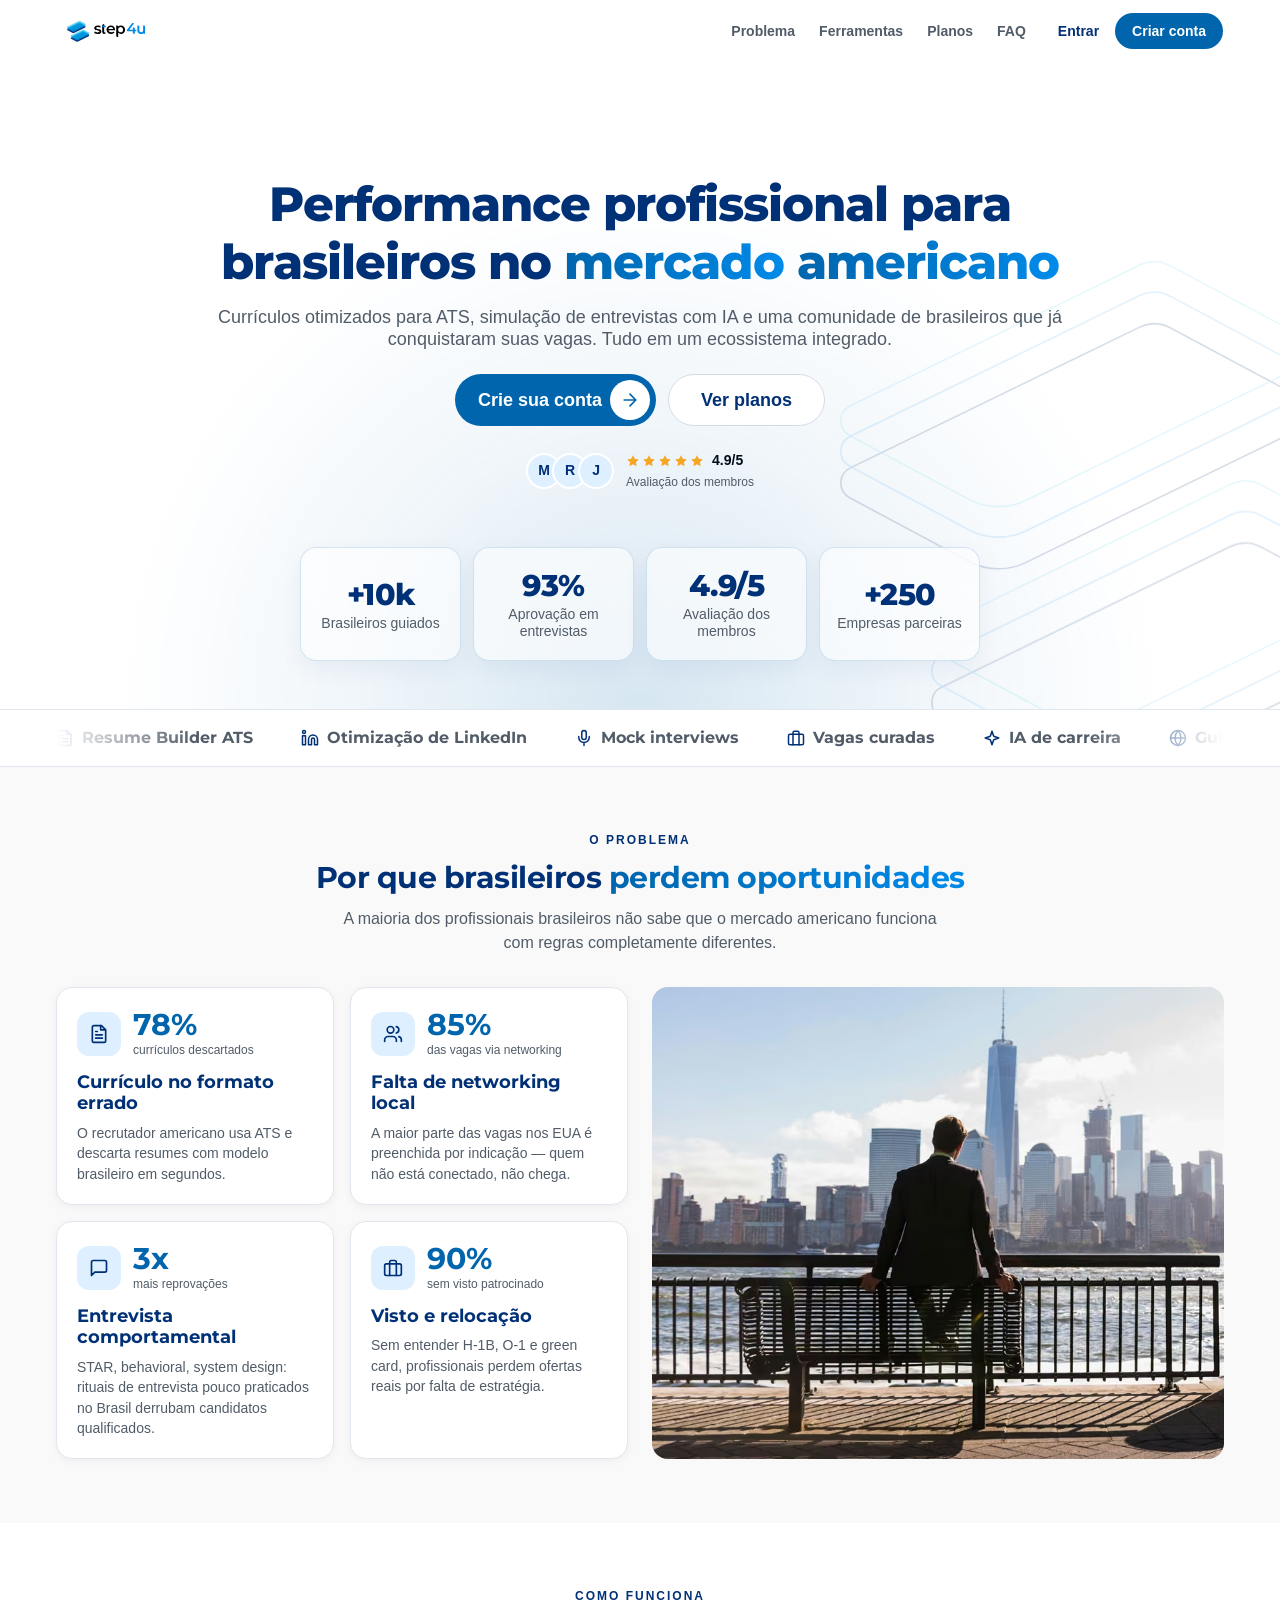
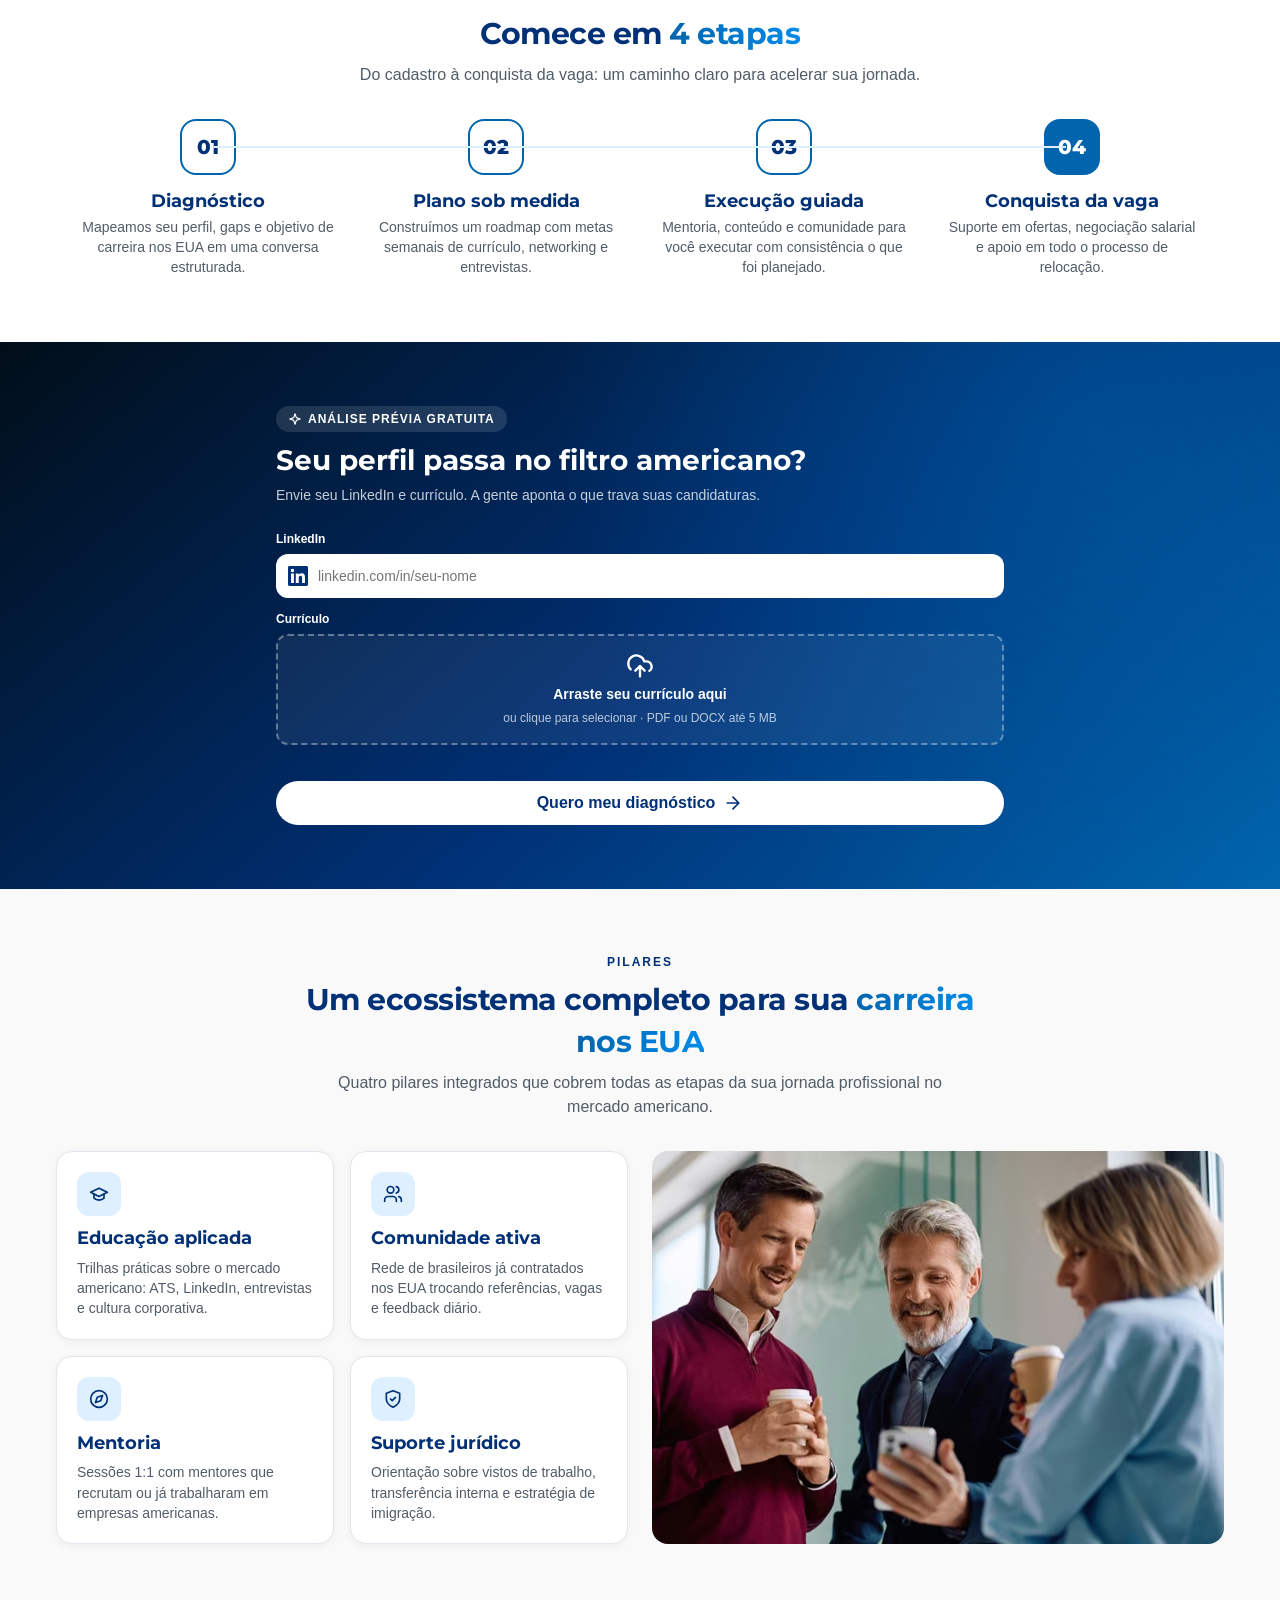
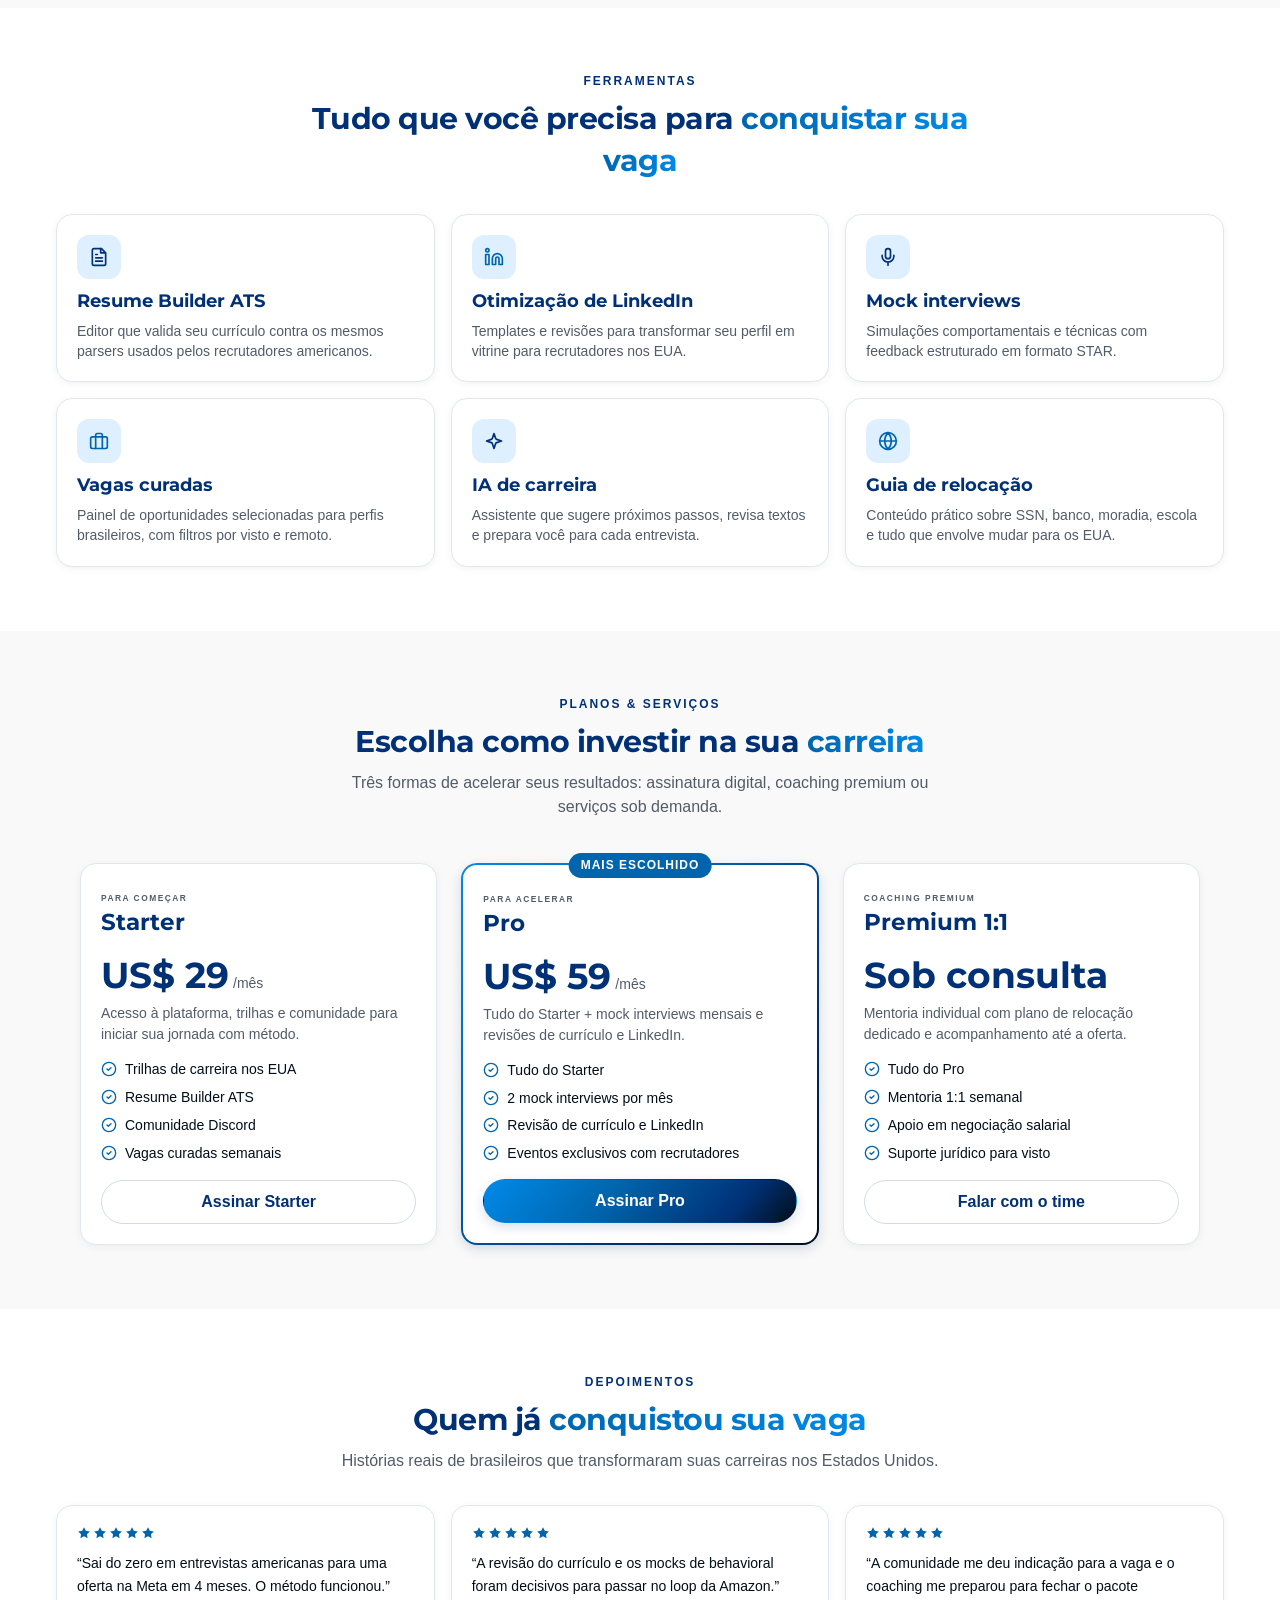
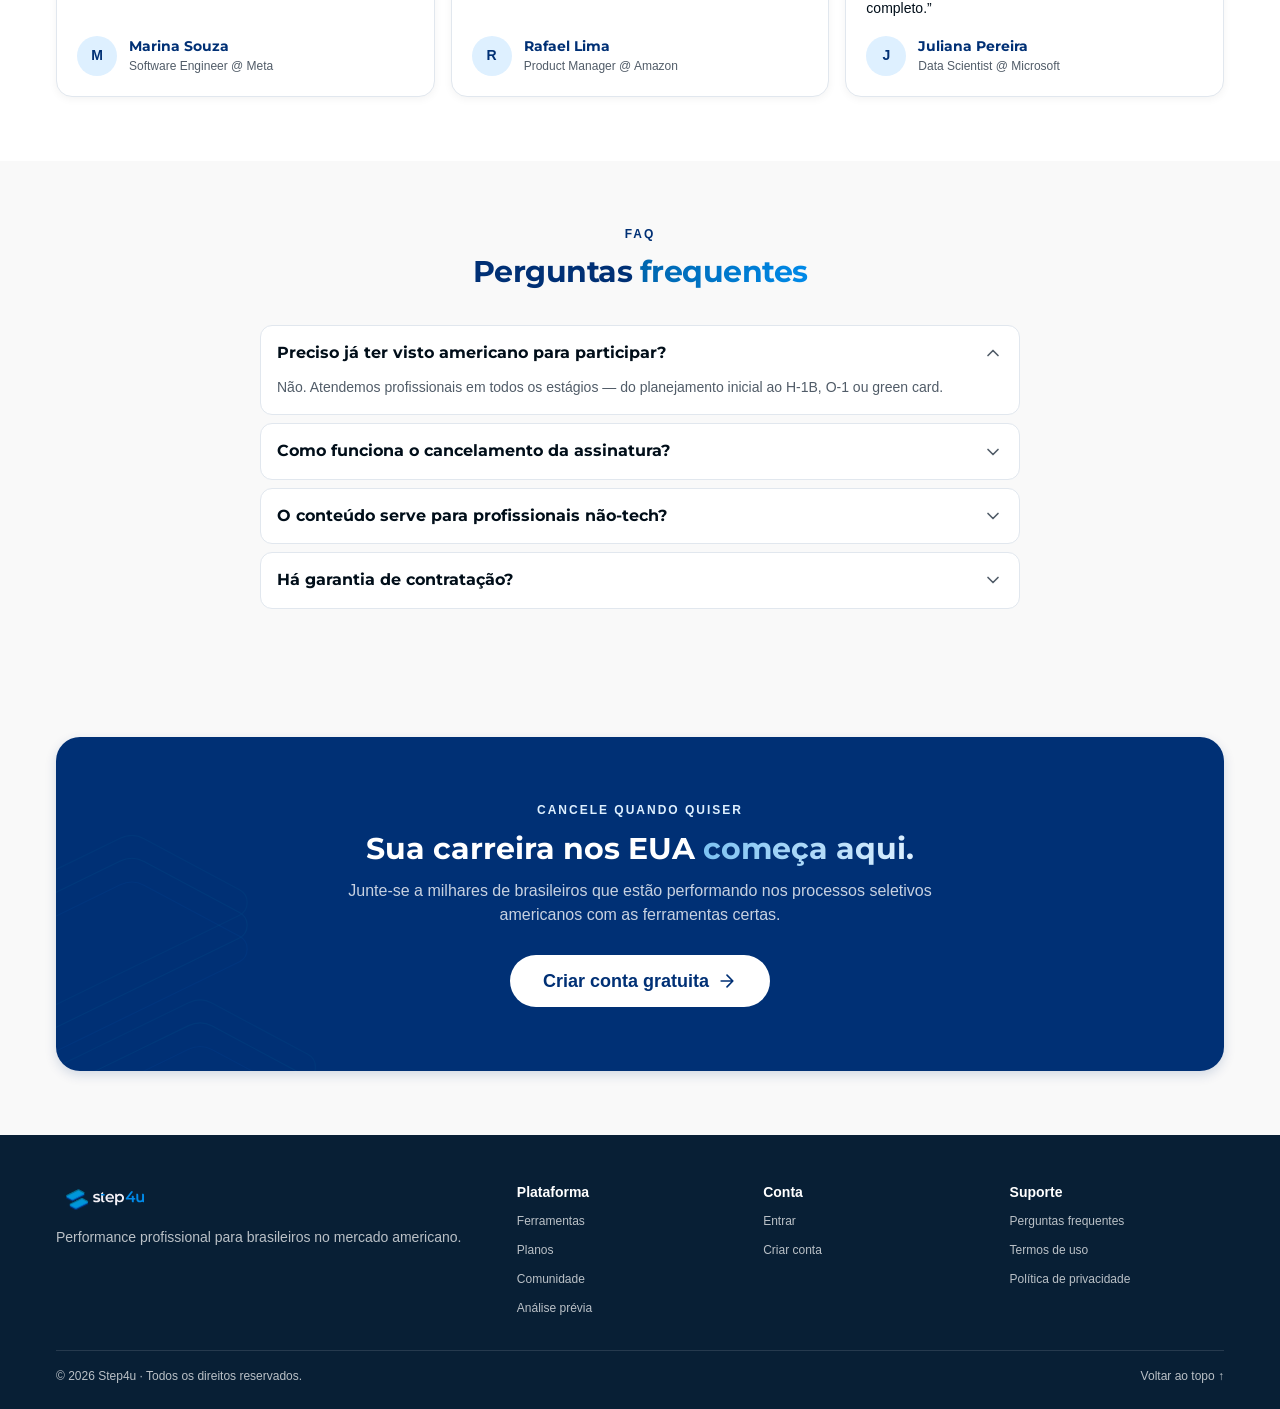
==== index.html @ 873d3375 "style(landing): giro do degradê do Pro dispara no hover do card inteiro (ease-in-out) Co-Authored-By" ====
<!doctype html>
<html lang="pt-BR">
<head>
  <meta charset="utf-8">
  <meta name="viewport" content="width=device-width, initial-scale=1">
  <title>Step4u | Carreira nos EUA para profissionais brasileiros</title>
  <meta name="description" content="Currículo ATS, simulação de entrevistas com IA, mentoria e comunidade para brasileiros conquistarem vagas nos EUA. Faça uma análise prévia gratuita.">
  <link rel="canonical" href="https://step4u.example/">
  <meta name="robots" content="index, follow, max-image-preview:large, max-snippet:-1">
  <meta name="theme-color" content="#003075">
  <meta name="color-scheme" content="light">
  <meta name="format-detection" content="telephone=no">

  <!-- Open Graph / redes sociais -->
  <meta property="og:type" content="website">
  <meta property="og:locale" content="pt_BR">
  <meta property="og:site_name" content="Step4u">
  <meta property="og:title" content="Step4u | Carreira nos EUA para profissionais brasileiros">
  <meta property="og:description" content="Currículo ATS, entrevistas com IA, mentoria e comunidade para brasileiros conquistarem vagas nos EUA.">
  <meta property="og:url" content="https://step4u.example/">
  <meta property="og:image" content="https://step4u.example/assets/img/og-step4u.jpg">
  <meta property="og:image:width" content="1200">
  <meta property="og:image:height" content="630">
  <meta property="og:image:alt" content="Step4u: performance profissional para brasileiros no mercado americano">
  <meta name="twitter:card" content="summary_large_image">
  <meta name="twitter:title" content="Step4u | Carreira nos EUA para profissionais brasileiros">
  <meta name="twitter:description" content="Currículo ATS, entrevistas com IA, mentoria e comunidade para brasileiros conquistarem vagas nos EUA.">
  <meta name="twitter:image" content="https://step4u.example/assets/img/og-step4u.jpg">

  <!-- Ícones -->
  <link rel="icon" href="favicon.ico" sizes="48x48">
  <link rel="icon" href="assets/img/favicon-32.png" type="image/png" sizes="32x32">
  <link rel="apple-touch-icon" href="assets/img/apple-touch-icon.png">
  <!-- Fontes e manifesto: num servidor, pré-carrega os WOFF2; aberto direto do
       disco (file://), usa a versão embutida, porque o navegador bloqueia
       arquivos de fonte e o manifesto nesse modo. -->
  <script>
    (function (d) {
      var h = d.head, file = location.protocol === 'file:';
      function add(attrs) { var l = d.createElement('link'); for (var k in attrs) l.setAttribute(k, attrs[k]); h.appendChild(l); }
      if (file) { add({ rel: 'stylesheet', href: 'assets/css/fonts-inline.css' }); return; }
      ['800', '700'].forEach(function (w) {
        add({ rel: 'preload', href: 'assets/fonts/montserrat-' + w + '.woff2', as: 'font', type: 'font/woff2', crossorigin: '' });
      });
      add({ rel: 'stylesheet', href: 'assets/css/fonts.css?v=1' });
      add({ rel: 'manifest', href: 'site.webmanifest' });
    })(document);
  </script>
  <noscript><link rel="stylesheet" href="assets/css/fonts.css?v=1"></noscript>
  <link rel="stylesheet" href="assets/css/styles.css?v=13">
  <script src="assets/js/main.js?v=3" defer></script>

  <!-- Dados estruturados (Google e LLMs) -->
  <script type="application/ld+json">
  {
    "@context": "https://schema.org",
    "@graph": [
      {
        "@type": "Organization",
        "@id": "https://step4u.example/#organization",
        "name": "Step4u",
        "url": "https://step4u.example/",
        "logo": {
          "@type": "ImageObject",
          "url": "https://step4u.example/assets/img/icon-512.png",
          "width": 512,
          "height": 512
        },
        "description": "Plataforma de carreira que prepara profissionais brasileiros para conquistar vagas nos Estados Unidos com currículo ATS, simulação de entrevistas com IA, mentoria e comunidade."
      },
      {
        "@type": "WebSite",
        "@id": "https://step4u.example/#website",
        "url": "https://step4u.example/",
        "name": "Step4u",
        "inLanguage": "pt-BR",
        "publisher": { "@id": "https://step4u.example/#organization" }
      },
      {
        "@type": "WebPage",
        "@id": "https://step4u.example/#webpage",
        "url": "https://step4u.example/",
        "name": "Step4u | Carreira nos EUA para profissionais brasileiros",
        "description": "Currículo otimizado para ATS, simulação de entrevistas com IA, mentoria e comunidade para brasileiros conquistarem vagas nos EUA.",
        "inLanguage": "pt-BR",
        "isPartOf": { "@id": "https://step4u.example/#website" },
        "about": { "@id": "https://step4u.example/#service" },
        "primaryImageOfPage": "https://step4u.example/assets/img/og-step4u.jpg"
      },
      {
        "@type": "Service",
        "@id": "https://step4u.example/#service",
        "name": "Step4u: preparação de carreira para o mercado americano",
        "serviceType": "Desenvolvimento de carreira internacional",
        "provider": { "@id": "https://step4u.example/#organization" },
        "areaServed": [{ "@type": "Country", "name": "Brasil" }, { "@type": "Country", "name": "Estados Unidos" }],
        "audience": { "@type": "Audience", "audienceType": "Profissionais brasileiros que buscam trabalho nos Estados Unidos" },
        "hasOfferCatalog": {
          "@type": "OfferCatalog",
          "name": "Planos Step4u",
          "itemListElement": [
            {
              "@type": "Offer",
              "name": "Starter",
              "description": "Acesso à plataforma, trilhas e comunidade para iniciar sua jornada com método.",
              "priceSpecification": { "@type": "UnitPriceSpecification", "price": "29", "priceCurrency": "USD", "unitText": "MONTH" }
            },
            {
              "@type": "Offer",
              "name": "Pro",
              "description": "Tudo do Starter + mock interviews mensais e revisões de currículo e LinkedIn.",
              "priceSpecification": { "@type": "UnitPriceSpecification", "price": "59", "priceCurrency": "USD", "unitText": "MONTH" }
            },
            {
              "@type": "Offer",
              "name": "Premium 1:1",
              "description": "Mentoria individual com plano de relocação dedicado e acompanhamento até a oferta. Preço sob consulta."
            }
          ]
        }
      },
      {
        "@type": "FAQPage",
        "@id": "https://step4u.example/#faq",
        "mainEntity": [
          {
            "@type": "Question",
            "name": "Preciso já ter visto americano para participar?",
            "acceptedAnswer": { "@type": "Answer", "text": "Não. Atendemos profissionais em todos os estágios — do planejamento inicial ao H-1B, O-1 ou green card." }
          },
          {
            "@type": "Question",
            "name": "Como funciona o cancelamento da assinatura?",
            "acceptedAnswer": { "@type": "Answer", "text": "Você pode cancelar a qualquer momento direto pelo painel, sem multa e sem fidelidade." }
          },
          {
            "@type": "Question",
            "name": "O conteúdo serve para profissionais não-tech?",
            "acceptedAnswer": { "@type": "Answer", "text": "Sim. Temos trilhas e mentores para tech, produto, dados, marketing, finanças e operações." }
          },
          {
            "@type": "Question",
            "name": "Há garantia de contratação?",
            "acceptedAnswer": { "@type": "Answer", "text": "Não prometemos vaga, e sim método. Membros que executam o plano completo conquistam ofertas em até 12 meses." }
          }
        ]
      }
    ]
  }
  </script>
</head>
<body>
  <a class="skip-link" href="#conteudo">Pular para o conteúdo</a>

  <!-- Ícones (sprite inline: 1 requisição a menos, herdam a cor do texto) -->
  <svg width="0" height="0" class="sprite" aria-hidden="true" focusable="false">
    <defs>
      <symbol id="i-file" viewBox="0 0 24 24"><path d="M15 2H6a2 2 0 0 0-2 2v16a2 2 0 0 0 2 2h12a2 2 0 0 0 2-2V7Z"/><path d="M14 2v5h5M16 13H8M16 17H8M10 9H8"/></symbol>
      <symbol id="i-users" viewBox="0 0 24 24"><path d="M16 21v-2a4 4 0 0 0-4-4H6a4 4 0 0 0-4 4v2"/><circle cx="9" cy="7" r="4"/><path d="M22 21v-2a4 4 0 0 0-3-3.87M16 3.13a4 4 0 0 1 0 7.75"/></symbol>
      <symbol id="i-chat" viewBox="0 0 24 24"><path d="M21 15a2 2 0 0 1-2 2H7l-4 4V5a2 2 0 0 1 2-2h14a2 2 0 0 1 2 2z"/></symbol>
      <symbol id="i-briefcase" viewBox="0 0 24 24"><rect x="2" y="7" width="20" height="14" rx="2"/><path d="M16 21V5a2 2 0 0 0-2-2h-4a2 2 0 0 0-2 2v16"/></symbol>
      <symbol id="i-cap" viewBox="0 0 24 24"><path d="M22 10 12 5 2 10l10 5 10-5Z"/><path d="M6 12v5c3 3 9 3 12 0v-5"/></symbol>
      <symbol id="i-compass" viewBox="0 0 24 24"><circle cx="12" cy="12" r="10"/><path d="m16.24 7.76-2.12 6.36-6.36 2.12 2.12-6.36z"/></symbol>
      <symbol id="i-shield" viewBox="0 0 24 24"><path d="M12 22s8-4 8-10V5l-8-3-8 3v7c0 6 8 10 8 10z"/><path d="m9 12 2 2 4-4"/></symbol>
      <symbol id="i-sparkles" viewBox="0 0 24 24"><path d="m12 3-1.9 5.8a2 2 0 0 1-1.3 1.3L3 12l5.8 1.9a2 2 0 0 1 1.3 1.3L12 21l1.9-5.8a2 2 0 0 1 1.3-1.3L21 12l-5.8-1.9a2 2 0 0 1-1.3-1.3Z"/></symbol>
      <symbol id="i-mic" viewBox="0 0 24 24"><rect x="9" y="2" width="6" height="12" rx="3"/><path d="M19 10v1a7 7 0 0 1-14 0v-1M12 18v4"/></symbol>
      <symbol id="i-linkedin" viewBox="0 0 24 24"><path d="M16 8a6 6 0 0 1 6 6v7h-4v-7a2 2 0 0 0-4 0v7h-4v-7a6 6 0 0 1 6-6z"/><rect x="2" y="9" width="4" height="12"/><circle cx="4" cy="4" r="2"/></symbol>
      <symbol id="i-linkedin-solid" viewBox="0 0 24 24"><path d="M20.45 20.45h-3.55v-5.57c0-1.33-.03-3.04-1.85-3.04-1.85 0-2.14 1.45-2.14 2.94v5.67H9.35V9h3.41v1.56h.05c.48-.9 1.64-1.85 3.37-1.85 3.6 0 4.27 2.37 4.27 5.46v6.28zM5.34 7.43a2.06 2.06 0 1 1 0-4.13 2.06 2.06 0 0 1 0 4.13zm1.78 13.02H3.56V9h3.56v11.45zM22.22 0H1.77C.79 0 0 .77 0 1.73v20.54C0 23.23.79 24 1.77 24h20.45c.98 0 1.78-.77 1.78-1.73V1.73C24 .77 23.2 0 22.22 0z"/></symbol>
      <symbol id="i-globe" viewBox="0 0 24 24"><circle cx="12" cy="12" r="10"/><path d="M2 12h20M12 2a15.3 15.3 0 0 1 4 10 15.3 15.3 0 0 1-4 10 15.3 15.3 0 0 1-4-10 15.3 15.3 0 0 1 4-10z"/></symbol>
      <symbol id="i-check" viewBox="0 0 24 24"><circle cx="12" cy="12" r="10"/><path d="m9 12 2 2 4-4"/></symbol>
      <symbol id="i-arrow" viewBox="0 0 24 24"><path d="M5 12h14M12 5l7 7-7 7"/></symbol>
      <symbol id="i-menu" viewBox="0 0 24 24"><path d="M4 6h16M4 12h16M4 18h16"/></symbol>
      <symbol id="i-close" viewBox="0 0 24 24"><path d="M18 6 6 18M6 6l12 12"/></symbol>
      <symbol id="i-upload" viewBox="0 0 24 24"><path d="M4 14.9A7 7 0 1 1 15.7 8h1.8a4.5 4.5 0 0 1 2.5 8.2M12 12v9M16 16l-4-4-4 4"/></symbol>
      <symbol id="i-chevron" viewBox="0 0 24 24"><path d="m6 9 6 6 6-6"/></symbol>
      <symbol id="i-star" viewBox="0 0 24 24"><path d="m12 2 3.09 6.26L22 9.27l-5 4.87 1.18 6.88L12 17.77l-6.18 3.25L7 14.14 2 9.27l6.91-1.01z"/></symbol>
    </defs>
  </svg>

  <header class="site-header" id="topo">
    <div class="container header-bar">
      <a class="brand" href="#topo" aria-label="Step4u, voltar ao topo">
        <img class="brand-logo brand-logo--light" src="assets/img/logo-step4u.svg" width="118" height="32" alt="Step4u">
        <img class="brand-logo brand-logo--dark" src="assets/img/logo-step4u-branco.svg" width="118" height="32" alt="" aria-hidden="true" loading="lazy" decoding="async">
      </a>
      <nav class="main-nav" id="menu" aria-label="Navegação principal">
        <ul>
          <li><a href="#problema">Problema</a></li>
          <li><a href="#ferramentas">Ferramentas</a></li>
          <li><a href="#planos">Planos</a></li>
          <li><a href="#faq">FAQ</a></li>
        </ul>
        <div class="nav-actions">
          <a class="link-strong" href="https://app.step4u.example/auth?mode=login">Entrar</a>
          <a class="btn btn--accent btn--sm" href="https://app.step4u.example/auth?mode=signup">Criar conta</a>
        </div>
      </nav>
      <button class="menu-toggle" type="button" aria-expanded="false" aria-controls="menu" aria-label="Abrir menu">
        <svg class="icon" aria-hidden="true"><use href="#i-menu"/></svg>
      </button>
    </div>
  </header>

  <main id="conteudo">
    <!-- HERO -->
    <section class="hero" aria-labelledby="hero-title">
      <div class="hero-glow" aria-hidden="true"></div>
      <svg class="hero-graphic" aria-hidden="true" focusable="false" width="1447" height="1364" xmlns="http://www.w3.org/2000/svg" viewBox="0 0 1446.67 1363.98"><defs><style> .cls-1 { opacity: .3; } .cls-2 { opacity: .61; stroke: #00b8e9; } .cls-2, .cls-3, .cls-4 { fill: none; stroke-miterlimit: 10; stroke-width: 4px; } .cls-3 { opacity: .74; stroke: #008ae9; } .cls-4 { stroke: #003075; } </style></defs><g><g class="cls-1"><path class="cls-4" d="M1418.36,915.62l-328.88-175.82c-25.47-13.61-55.92-14.19-81.89-1.55l-746.07,363.19c-31.77,15.47-32.62,60.43-1.46,77.09l307.04,164.13c46.23,24.71,101.5,25.76,148.63,2.82l700.95-341.22c36.54-17.79,37.52-69.49,1.68-88.65Z"/><path class="cls-3" d="M1418.36,833.95l-328.88-175.82c-25.47-13.61-55.92-14.19-81.89-1.55l-746.07,363.19c-31.77,15.47-32.62,60.43-1.46,77.09l307.04,164.13c46.23,24.71,101.5,25.76,148.63,2.82l700.95-341.22c36.54-17.79,37.52-69.49,1.68-88.65Z"/><path class="cls-4" d="M1183.18,348.91l-328.88-175.82c-25.47-13.61-55.92-14.19-81.89-1.55L26.34,534.74c-31.77,15.47-32.62,60.43-1.46,77.09l307.04,164.13c46.23,24.71,101.5,25.76,148.63,2.82l700.95-341.22c36.54-17.79,37.52-69.49,1.68-88.65Z"/><path class="cls-3" d="M1183.18,267.24l-328.88-175.82c-25.47-13.61-55.92-14.19-81.89-1.55L26.34,453.06c-31.77,15.47-32.62,60.43-1.46,77.09l307.04,164.13c46.23,24.71,101.5,25.76,148.63,2.82l700.95-341.22c36.54-17.79,37.52-69.49,1.68-88.65Z"/><path class="cls-2" d="M1418.36,755.16l-328.88-175.82c-25.47-13.61-55.92-14.19-81.89-1.55l-746.07,363.19c-31.77,15.47-32.62,60.43-1.46,77.09l307.04,164.13c46.23,24.71,101.5,25.76,148.63,2.82l700.95-341.22c36.54-17.79,37.52-69.49,1.68-88.65Z"/><path class="cls-2" d="M1183.18,188.45L854.3,12.64c-25.47-13.61-55.92-14.19-81.89-1.55L26.34,374.28c-31.77,15.47-32.62,60.43-1.46,77.09l307.04,164.13c46.23,24.71,101.5,25.76,148.63,2.82l700.95-341.22c36.54-17.79,37.52-69.49,1.68-88.65Z"/></g></g></svg>
      <div class="container hero-content">
        <h1 id="hero-title" class="hero-title" data-blur>
          Performance profissional para brasileiros no <span class="text-gradient">mercado americano</span>
        </h1>
        <script>
          /* Efeito "blur text" no título: separa as letras antes da 1ª pintura
             (o HTML original continua com o texto limpo para buscadores e LLMs). */
          (function (h) {
            if (!h || matchMedia('(prefers-reduced-motion: reduce)').matches) return;
            var i = 0;
            h.setAttribute('aria-label', h.textContent.replace(/\s+/g, ' ').trim());
            function wrap(text, gradient) {
              var frag = document.createDocumentFragment();
              text.split(/(\s+)/).forEach(function (part) {
                if (!part) return;
                if (/^\s+$/.test(part)) { frag.appendChild(document.createTextNode(' ')); return; }
                var w = document.createElement('span');
                w.setAttribute('aria-hidden', 'true');
                if (gradient) {
                  w.className = 'blur-word--gradient text-gradient';
                  w.style.setProperty('--i', i);
                  w.textContent = part;
                  i += part.length;
                } else {
                  w.className = 'blur-word';
                  part.split('').forEach(function (ch) {
                    var c = document.createElement('span');
                    c.className = 'blur-char';
                    c.style.setProperty('--i', i++);
                    c.textContent = ch;
                    w.appendChild(c);
                  });
                }
                frag.appendChild(w);
              });
              return frag;
            }
            Array.prototype.slice.call(h.childNodes).forEach(function (n) {
              if (n.nodeType === 3) {
                if (n.textContent.trim()) h.replaceChild(wrap(n.textContent.trim() + ' ', false), n);
                else h.removeChild(n);
              } else {
                h.replaceChild(wrap(n.textContent, true), n);
              }
            });
          })(document.getElementById('hero-title'));
        </script>
        <p class="hero-subtitle">
          Currículos otimizados para ATS, simulação de entrevistas com IA e uma comunidade de
          brasileiros que já conquistaram suas vagas. Tudo em um ecossistema integrado.
        </p>
        <div class="hero-actions">
          <a class="btn btn--accent btn--lg btn--badge" href="https://app.step4u.example/auth?mode=signup">
            Crie sua conta
            <span class="btn-badge" aria-hidden="true"><svg class="icon"><use href="#i-arrow"/></svg></span>
          </a>
          <a class="btn btn--outline btn--lg" href="#planos">Ver planos</a>
        </div>
        <div class="trust">
          <div class="trust-avatars" aria-hidden="true"><span>M</span><span>R</span><span>J</span></div>
          <div>
            <div class="trust-stars" aria-hidden="true">
              <svg class="icon"><use href="#i-star"/></svg><svg class="icon"><use href="#i-star"/></svg><svg class="icon"><use href="#i-star"/></svg><svg class="icon"><use href="#i-star"/></svg><svg class="icon"><use href="#i-star"/></svg>
              <strong>4.9/5</strong>
            </div>
            <p class="trust-label">Avaliação dos membros</p>
          </div>
        </div>
        <ul class="stats" aria-label="Resultados da Step4u">
          <li class="stat"><strong>+10k</strong><span>Brasileiros guiados</span></li>
          <li class="stat"><strong>93%</strong><span>Aprovação em entrevistas</span></li>
          <li class="stat"><strong>4.9/5</strong><span>Avaliação dos membros</span></li>
          <li class="stat"><strong>+250</strong><span>Empresas parceiras</span></li>
        </ul>
      </div>
    </section>

    <!-- Faixa de ferramentas (marquee) -->
    <div class="marquee-strip">
      <div class="container">
        <div class="marquee" aria-label="Ferramentas da plataforma">
          <ul class="marquee-track">
            <li><svg class="icon" aria-hidden="true"><use href="#i-file"/></svg>Resume Builder ATS</li>
            <li><svg class="icon" aria-hidden="true"><use href="#i-linkedin"/></svg>Otimização de LinkedIn</li>
            <li><svg class="icon" aria-hidden="true"><use href="#i-mic"/></svg>Mock interviews</li>
            <li><svg class="icon" aria-hidden="true"><use href="#i-briefcase"/></svg>Vagas curadas</li>
            <li><svg class="icon" aria-hidden="true"><use href="#i-sparkles"/></svg>IA de carreira</li>
            <li><svg class="icon" aria-hidden="true"><use href="#i-globe"/></svg>Guia de relocação</li>
          </ul>
          <ul class="marquee-track" aria-hidden="true">
            <li><svg class="icon"><use href="#i-file"/></svg>Resume Builder ATS</li>
            <li><svg class="icon"><use href="#i-linkedin"/></svg>Otimização de LinkedIn</li>
            <li><svg class="icon"><use href="#i-mic"/></svg>Mock interviews</li>
            <li><svg class="icon"><use href="#i-briefcase"/></svg>Vagas curadas</li>
            <li><svg class="icon"><use href="#i-sparkles"/></svg>IA de carreira</li>
            <li><svg class="icon"><use href="#i-globe"/></svg>Guia de relocação</li>
          </ul>
        </div>
      </div>
    </div>

    <!-- PROBLEMA -->
    <section class="section" id="problema" aria-labelledby="problema-title">
      <div class="container">
        <header class="section-header">
          <p class="eyebrow">O problema</p>
          <h2 id="problema-title" class="section-title">Por que brasileiros <span class="text-gradient">perdem oportunidades</span></h2>
          <p class="section-lead">A maioria dos profissionais brasileiros não sabe que o mercado americano funciona com regras completamente diferentes.</p>
        </header>
        <div class="split">
          <ul class="card-grid">
            <li class="card">
              <div class="metric-row">
                <span class="icon-plate"><svg class="icon" aria-hidden="true"><use href="#i-file"/></svg></span>
                <p class="metric"><strong>78%</strong><span>currículos descartados</span></p>
              </div>
              <h3>Currículo no formato errado</h3>
              <p>O recrutador americano usa ATS e descarta resumes com modelo brasileiro em segundos.</p>
            </li>
            <li class="card">
              <div class="metric-row">
                <span class="icon-plate"><svg class="icon" aria-hidden="true"><use href="#i-users"/></svg></span>
                <p class="metric"><strong>85%</strong><span>das vagas via networking</span></p>
              </div>
              <h3>Falta de networking local</h3>
              <p>A maior parte das vagas nos EUA é preenchida por indicação — quem não está conectado, não chega.</p>
            </li>
            <li class="card">
              <div class="metric-row">
                <span class="icon-plate"><svg class="icon" aria-hidden="true"><use href="#i-chat"/></svg></span>
                <p class="metric"><strong>3x</strong><span>mais reprovações</span></p>
              </div>
              <h3>Entrevista comportamental</h3>
              <p>STAR, behavioral, system design: rituais de entrevista pouco praticados no Brasil derrubam candidatos qualificados.</p>
            </li>
            <li class="card">
              <div class="metric-row">
                <span class="icon-plate"><svg class="icon" aria-hidden="true"><use href="#i-briefcase"/></svg></span>
                <p class="metric"><strong>90%</strong><span>sem visto patrocinado</span></p>
              </div>
              <h3>Visto e relocação</h3>
              <p>Sem entender H-1B, O-1 e green card, profissionais perdem ofertas reais por falta de estratégia.</p>
            </li>
          </ul>
          <figure class="media-slot media-slot--photo">
            <picture>
              <source type="image/avif" srcset="assets/persons/brasileiro-mercado-americano-480.avif 480w, assets/persons/brasileiro-mercado-americano-800.avif 800w" sizes="(min-width: 900px) 560px, 100vw">
              <source type="image/webp" srcset="assets/persons/brasileiro-mercado-americano-480.webp 480w, assets/persons/brasileiro-mercado-americano-800.webp 800w" sizes="(min-width: 900px) 560px, 100vw">
              <img src="assets/persons/brasileiro-mercado-americano-800.jpg" srcset="assets/persons/brasileiro-mercado-americano-480.jpg 480w, assets/persons/brasileiro-mercado-americano-800.jpg 800w" sizes="(min-width: 900px) 560px, 100vw" width="800" height="818" alt="Profissional brasileiro de terno, sentado de costas em um banco, olhando o horizonte de prédios de Nova York do outro lado do rio" loading="lazy" decoding="async">
            </picture>
          </figure>
        </div>
      </div>
    </section>

    <!-- COMO FUNCIONA -->
    <section class="section section--white" id="como-funciona" aria-labelledby="como-title">
      <div class="container">
        <header class="section-header">
          <p class="eyebrow">Como funciona</p>
          <h2 id="como-title" class="section-title">Comece em <span class="text-gradient">4 etapas</span></h2>
          <p class="section-lead">Do cadastro à conquista da vaga: um caminho claro para acelerar sua jornada.</p>
        </header>
        <ol class="journey">
          <li><span class="step-badge">01</span><h3>Diagnóstico</h3><p>Mapeamos seu perfil, gaps e objetivo de carreira nos EUA em uma conversa estruturada.</p></li>
          <li><span class="step-badge">02</span><h3>Plano sob medida</h3><p>Construímos um roadmap com metas semanais de currículo, networking e entrevistas.</p></li>
          <li><span class="step-badge">03</span><h3>Execução guiada</h3><p>Mentoria, conteúdo e comunidade para você executar com consistência o que foi planejado.</p></li>
          <li><span class="step-badge step-badge--last">04</span><h3>Conquista da vaga</h3><p>Suporte em ofertas, negociação salarial e apoio em todo o processo de relocação.</p></li>
        </ol>
      </div>
    </section>

    <!-- ANÁLISE PRÉVIA -->
    <section class="section lead" id="diagnostico" aria-labelledby="lead-title">
      <img class="lead-graphic" src="assets/img/grafismo-degraus.svg" width="1447" height="1364" alt="" aria-hidden="true" loading="lazy" decoding="async">
      <div class="container lead-wrap">
        <p class="pill-label"><svg class="icon" aria-hidden="true"><use href="#i-sparkles"/></svg>Análise prévia gratuita</p>
        <h2 id="lead-title" class="lead-title">Seu perfil passa no filtro americano?</h2>
        <p class="lead-text">Envie seu LinkedIn e currículo. A gente aponta o que trava suas candidaturas.</p>
        <!-- Sem endpoint público de leads ainda: o JS valida e leva ao cadastro.
             Os campos não têm "name" de propósito, para nada ir na URL. -->
        <form class="lead-form" action="https://app.step4u.example/auth" method="get" novalidate>
          <input type="hidden" name="mode" value="signup">
          <label for="lead-linkedin">LinkedIn</label>
          <div class="field">
            <svg class="icon icon--solid" aria-hidden="true"><use href="#i-linkedin-solid"/></svg>
            <input id="lead-linkedin" type="url" inputmode="url" autocomplete="url" placeholder="linkedin.com/in/seu-nome" required aria-describedby="lead-error">
          </div>
          <span class="label" id="lead-file-label">Currículo</span>
          <label class="dropzone" for="lead-file">
            <svg class="icon icon--lg" aria-hidden="true"><use href="#i-upload"/></svg>
            <strong class="dropzone-title">Arraste seu currículo aqui</strong>
            <span class="dropzone-hint">ou clique para selecionar · PDF ou DOCX até 5 MB</span>
            <input id="lead-file" class="visually-hidden" type="file" accept=".pdf,.doc,.docx,application/pdf,application/msword,application/vnd.openxmlformats-officedocument.wordprocessingml.document" aria-labelledby="lead-file-label">
          </label>
          <p class="form-error" id="lead-error" role="alert" aria-live="polite"></p>
          <button class="btn btn--white btn--block" type="submit">
            Quero meu diagnóstico
            <svg class="icon" aria-hidden="true"><use href="#i-arrow"/></svg>
          </button>
        </form>
      </div>
    </section>

    <!-- PILARES -->
    <section class="section" id="pilares" aria-labelledby="pilares-title">
      <div class="container">
        <header class="section-header">
          <p class="eyebrow">Pilares</p>
          <h2 id="pilares-title" class="section-title">Um ecossistema completo para sua <span class="text-gradient">carreira nos EUA</span></h2>
          <p class="section-lead">Quatro pilares integrados que cobrem todas as etapas da sua jornada profissional no mercado americano.</p>
        </header>
        <div class="split">
          <ul class="card-grid">
            <li class="card"><span class="icon-plate"><svg class="icon" aria-hidden="true"><use href="#i-cap"/></svg></span><h3>Educação aplicada</h3><p>Trilhas práticas sobre o mercado americano: ATS, LinkedIn, entrevistas e cultura corporativa.</p></li>
            <li class="card"><span class="icon-plate"><svg class="icon" aria-hidden="true"><use href="#i-users"/></svg></span><h3>Comunidade ativa</h3><p>Rede de brasileiros já contratados nos EUA trocando referências, vagas e feedback diário.</p></li>
            <li class="card"><span class="icon-plate"><svg class="icon" aria-hidden="true"><use href="#i-compass"/></svg></span><h3>Mentoria</h3><p>Sessões 1:1 com mentores que recrutam ou já trabalharam em empresas americanas.</p></li>
            <li class="card"><span class="icon-plate"><svg class="icon" aria-hidden="true"><use href="#i-shield"/></svg></span><h3>Suporte jurídico</h3><p>Orientação sobre vistos de trabalho, transferência interna e estratégia de imigração.</p></li>
          </ul>
          <figure class="media-slot media-slot--photo">
            <picture>
              <source type="image/avif" srcset="assets/persons/comunidade-brasileiros-eua-480.avif 480w, assets/persons/comunidade-brasileiros-eua-700.avif 700w" sizes="(min-width: 900px) 560px, 100vw">
              <source type="image/webp" srcset="assets/persons/comunidade-brasileiros-eua-480.webp 480w, assets/persons/comunidade-brasileiros-eua-700.webp 700w" sizes="(min-width: 900px) 560px, 100vw">
              <img src="assets/persons/comunidade-brasileiros-eua-700.jpg" srcset="assets/persons/comunidade-brasileiros-eua-480.jpg 480w, assets/persons/comunidade-brasileiros-eua-700.jpg 700w" sizes="(min-width: 900px) 560px, 100vw" width="700" height="679" alt="Três profissionais conversando e sorrindo em um escritório, com copos de café, enquanto um deles mostra algo no celular" loading="lazy" decoding="async">
            </picture>
          </figure>
        </div>
      </div>
    </section>

    <!-- FERRAMENTAS -->
    <section class="section section--white" id="ferramentas" aria-labelledby="ferramentas-title">
      <div class="container">
        <header class="section-header">
          <p class="eyebrow">Ferramentas</p>
          <h2 id="ferramentas-title" class="section-title">Tudo que você precisa para <span class="text-gradient">conquistar sua vaga</span></h2>
        </header>
        <ul class="feature-grid">
          <li class="card"><span class="icon-plate"><svg class="icon" aria-hidden="true"><use href="#i-file"/></svg></span><h3>Resume Builder ATS</h3><p>Editor que valida seu currículo contra os mesmos parsers usados pelos recrutadores americanos.</p></li>
          <li class="card"><span class="icon-plate icon-plate--accent"><svg class="icon" aria-hidden="true"><use href="#i-linkedin"/></svg></span><h3>Otimização de LinkedIn</h3><p>Templates e revisões para transformar seu perfil em vitrine para recrutadores nos EUA.</p></li>
          <li class="card"><span class="icon-plate"><svg class="icon" aria-hidden="true"><use href="#i-mic"/></svg></span><h3>Mock interviews</h3><p>Simulações comportamentais e técnicas com feedback estruturado em formato STAR.</p></li>
          <li class="card"><span class="icon-plate icon-plate--accent"><svg class="icon" aria-hidden="true"><use href="#i-briefcase"/></svg></span><h3>Vagas curadas</h3><p>Painel de oportunidades selecionadas para perfis brasileiros, com filtros por visto e remoto.</p></li>
          <li class="card"><span class="icon-plate"><svg class="icon" aria-hidden="true"><use href="#i-sparkles"/></svg></span><h3>IA de carreira</h3><p>Assistente que sugere próximos passos, revisa textos e prepara você para cada entrevista.</p></li>
          <li class="card"><span class="icon-plate icon-plate--accent"><svg class="icon" aria-hidden="true"><use href="#i-globe"/></svg></span><h3>Guia de relocação</h3><p>Conteúdo prático sobre SSN, banco, moradia, escola e tudo que envolve mudar para os EUA.</p></li>
        </ul>
      </div>
    </section>

    <!-- PLANOS -->
    <section class="section" id="planos" aria-labelledby="planos-title">
      <div class="container">
        <header class="section-header">
          <p class="eyebrow">Planos &amp; serviços</p>
          <h2 id="planos-title" class="section-title">Escolha como investir na sua <span class="text-gradient">carreira</span></h2>
          <p class="section-lead">Três formas de acelerar seus resultados: assinatura digital, coaching premium ou serviços sob demanda.</p>
        </header>
        <ul class="plans">
          <li class="card plan">
            <p class="plan-kicker">Para começar</p>
            <h3 class="plan-name">Starter</h3>
            <p class="plan-price"><strong>US$ 29</strong><span>/mês</span></p>
            <p class="plan-desc">Acesso à plataforma, trilhas e comunidade para iniciar sua jornada com método.</p>
            <ul class="checklist">
              <li><svg class="icon" aria-hidden="true"><use href="#i-check"/></svg>Trilhas de carreira nos EUA</li>
              <li><svg class="icon" aria-hidden="true"><use href="#i-check"/></svg>Resume Builder ATS</li>
              <li><svg class="icon" aria-hidden="true"><use href="#i-check"/></svg>Comunidade Discord</li>
              <li><svg class="icon" aria-hidden="true"><use href="#i-check"/></svg>Vagas curadas semanais</li>
            </ul>
            <a class="btn btn--outline btn--block" href="https://app.step4u.example/auth?mode=signup">Assinar Starter</a>
          </li>
          <li class="card plan plan--featured">
            <p class="plan-badge">Mais escolhido</p>
            <p class="plan-kicker">Para acelerar</p>
            <h3 class="plan-name">Pro</h3>
            <p class="plan-price"><strong>US$ 59</strong><span>/mês</span></p>
            <p class="plan-desc">Tudo do Starter + mock interviews mensais e revisões de currículo e LinkedIn.</p>
            <ul class="checklist">
              <li><svg class="icon" aria-hidden="true"><use href="#i-check"/></svg>Tudo do Starter</li>
              <li><svg class="icon" aria-hidden="true"><use href="#i-check"/></svg>2 mock interviews por mês</li>
              <li><svg class="icon" aria-hidden="true"><use href="#i-check"/></svg>Revisão de currículo e LinkedIn</li>
              <li><svg class="icon" aria-hidden="true"><use href="#i-check"/></svg>Eventos exclusivos com recrutadores</li>
            </ul>
            <a class="btn btn--gradient btn--block" href="https://app.step4u.example/auth?mode=signup">Assinar Pro</a>
          </li>
          <li class="card plan">
            <p class="plan-kicker">Coaching premium</p>
            <h3 class="plan-name">Premium 1:1</h3>
            <p class="plan-price"><strong>Sob consulta</strong></p>
            <p class="plan-desc">Mentoria individual com plano de relocação dedicado e acompanhamento até a oferta.</p>
            <ul class="checklist">
              <li><svg class="icon" aria-hidden="true"><use href="#i-check"/></svg>Tudo do Pro</li>
              <li><svg class="icon" aria-hidden="true"><use href="#i-check"/></svg>Mentoria 1:1 semanal</li>
              <li><svg class="icon" aria-hidden="true"><use href="#i-check"/></svg>Apoio em negociação salarial</li>
              <li><svg class="icon" aria-hidden="true"><use href="#i-check"/></svg>Suporte jurídico para visto</li>
            </ul>
            <a class="btn btn--outline btn--block" href="https://app.step4u.example/auth?mode=signup">Falar com o time</a>
          </li>
        </ul>
      </div>
    </section>

    <!-- DEPOIMENTOS -->
    <section class="section section--white" id="depoimentos" aria-labelledby="depoimentos-title">
      <div class="container">
        <header class="section-header">
          <p class="eyebrow">Depoimentos</p>
          <h2 id="depoimentos-title" class="section-title">Quem já <span class="text-gradient">conquistou sua vaga</span></h2>
          <p class="section-lead">Histórias reais de brasileiros que transformaram suas carreiras nos Estados Unidos.</p>
        </header>
        <ul class="testimonials">
          <li class="card testimonial">
            <figure>
              <div class="stars" role="img" aria-label="5 de 5 estrelas"><svg class="icon"><use href="#i-star"/></svg><svg class="icon"><use href="#i-star"/></svg><svg class="icon"><use href="#i-star"/></svg><svg class="icon"><use href="#i-star"/></svg><svg class="icon"><use href="#i-star"/></svg></div>
              <blockquote><p>“Sai do zero em entrevistas americanas para uma oferta na Meta em 4 meses. O método funcionou.”</p></blockquote>
              <figcaption><span class="avatar" aria-hidden="true">M</span><span><strong>Marina Souza</strong><span>Software Engineer @ Meta</span></span></figcaption>
            </figure>
          </li>
          <li class="card testimonial">
            <figure>
              <div class="stars" role="img" aria-label="5 de 5 estrelas"><svg class="icon"><use href="#i-star"/></svg><svg class="icon"><use href="#i-star"/></svg><svg class="icon"><use href="#i-star"/></svg><svg class="icon"><use href="#i-star"/></svg><svg class="icon"><use href="#i-star"/></svg></div>
              <blockquote><p>“A revisão do currículo e os mocks de behavioral foram decisivos para passar no loop da Amazon.”</p></blockquote>
              <figcaption><span class="avatar" aria-hidden="true">R</span><span><strong>Rafael Lima</strong><span>Product Manager @ Amazon</span></span></figcaption>
            </figure>
          </li>
          <li class="card testimonial">
            <figure>
              <div class="stars" role="img" aria-label="5 de 5 estrelas"><svg class="icon"><use href="#i-star"/></svg><svg class="icon"><use href="#i-star"/></svg><svg class="icon"><use href="#i-star"/></svg><svg class="icon"><use href="#i-star"/></svg><svg class="icon"><use href="#i-star"/></svg></div>
              <blockquote><p>“A comunidade me deu indicação para a vaga e o coaching me preparou para fechar o pacote completo.”</p></blockquote>
              <figcaption><span class="avatar" aria-hidden="true">J</span><span><strong>Juliana Pereira</strong><span>Data Scientist @ Microsoft</span></span></figcaption>
            </figure>
          </li>
        </ul>
      </div>
    </section>

    <!-- FAQ -->
    <section class="section" id="faq" aria-labelledby="faq-title">
      <div class="container">
        <header class="section-header">
          <p class="eyebrow">FAQ</p>
          <h2 id="faq-title" class="section-title">Perguntas <span class="text-gradient">frequentes</span></h2>
        </header>
        <div class="faq">
          <details open>
            <summary>Preciso já ter visto americano para participar?<svg class="icon" aria-hidden="true"><use href="#i-chevron"/></svg></summary>
            <p>Não. Atendemos profissionais em todos os estágios — do planejamento inicial ao H-1B, O-1 ou green card.</p>
          </details>
          <details>
            <summary>Como funciona o cancelamento da assinatura?<svg class="icon" aria-hidden="true"><use href="#i-chevron"/></svg></summary>
            <p>Você pode cancelar a qualquer momento direto pelo painel, sem multa e sem fidelidade.</p>
          </details>
          <details>
            <summary>O conteúdo serve para profissionais não-tech?<svg class="icon" aria-hidden="true"><use href="#i-chevron"/></svg></summary>
            <p>Sim. Temos trilhas e mentores para tech, produto, dados, marketing, finanças e operações.</p>
          </details>
          <details>
            <summary>Há garantia de contratação?<svg class="icon" aria-hidden="true"><use href="#i-chevron"/></svg></summary>
            <p>Não prometemos vaga, e sim método. Membros que executam o plano completo conquistam ofertas em até 12 meses.</p>
          </details>
        </div>
      </div>
    </section>

    <!-- CTA FINAL -->
    <section class="section" aria-labelledby="cta-title">
      <div class="container">
        <div class="cta-banner">
          <img class="cta-graphic" src="assets/img/grafismo-degraus.svg" width="1447" height="1364" alt="" aria-hidden="true" loading="lazy" decoding="async">
          <p class="eyebrow eyebrow--light">Cancele quando quiser</p>
          <h2 id="cta-title" class="cta-title">Sua carreira nos EUA <span class="text-gradient-light">começa aqui.</span></h2>
          <p class="cta-text">Junte-se a milhares de brasileiros que estão performando nos processos seletivos americanos com as ferramentas certas.</p>
          <a class="btn btn--white btn--lg" href="https://app.step4u.example/auth?mode=signup">
            Criar conta gratuita
            <svg class="icon" aria-hidden="true"><use href="#i-arrow"/></svg>
          </a>
        </div>
      </div>
    </section>
  </main>

  <footer class="site-footer">
    <div class="container">
      <div class="footer-top">
        <div class="footer-brand">
          <img src="assets/img/logo-step4u-branco.svg" width="118" height="32" alt="Step4u" loading="lazy" decoding="async">
          <p>Performance profissional para brasileiros no mercado americano.</p>
        </div>
        <nav class="footer-col" aria-label="Plataforma">
          <h2>Plataforma</h2>
          <ul>
            <li><a href="#ferramentas">Ferramentas</a></li>
            <li><a href="#planos">Planos</a></li>
            <li><a href="#pilares">Comunidade</a></li>
            <li><a href="#diagnostico">Análise prévia</a></li>
          </ul>
        </nav>
        <nav class="footer-col" aria-label="Conta">
          <h2>Conta</h2>
          <ul>
            <li><a href="https://app.step4u.example/auth?mode=login">Entrar</a></li>
            <li><a href="https://app.step4u.example/auth?mode=signup">Criar conta</a></li>
          </ul>
        </nav>
        <nav class="footer-col" aria-label="Suporte">
          <h2>Suporte</h2>
          <ul>
            <li><a href="#faq">Perguntas frequentes</a></li>
            <li><a href="termos-de-uso">Termos de uso</a></li>
            <li><a href="politica-de-privacidade">Política de privacidade</a></li>
          </ul>
        </nav>
      </div>
      <div class="footer-bottom">
        <p>© 2026 Step4u · Todos os direitos reservados.</p>
        <a href="#topo">Voltar ao topo ↑</a>
      </div>
    </div>
  </footer>
</body>
</html>
---- assets/css/fonts.css ----
/* Montserrat auto-hospedada (só latim). Usada quando a página vem de um servidor. */
@font-face{font-family:"Montserrat";font-style:normal;font-weight:700;font-display:swap;src:url("../fonts/montserrat-700.woff2") format("woff2")}
@font-face{font-family:"Montserrat";font-style:normal;font-weight:800;font-display:swap;src:url("../fonts/montserrat-800.woff2") format("woff2")}
---- assets/css/styles.css ----
/* =========================================================================
   Step4u — Landing page
   Identidade: base clara, azul com função definida, degraus como grafismo.
   ========================================================================= */

/* Fontes: ver assets/css/fonts.css (servidor) e fonts-inline.css (arquivo local). */

:root {
  --deep: #003075;      /* azul profundo: títulos, botão principal */
  --accent: #0065ad;    /* azul de destaque */
  --blue: #008ae9;      /* azul claro da paleta */
  --ink: #010e19;       /* fundo escuro */
  --ink-2: #081f35;     /* superfície escura */
  --sky: #def0ff;       /* azul muito claro */
  --bg: #f9f9f9;
  --card: #fff;
  --text: #010e19;
  --muted: #515c68;
  --border: #e1e7ee;
  --input: #d3dce6;
  --radius-card: 16px;
  --radius-field: 12px;
  --container: 1200px;
  --gutter: 16px;
  --header-h: 64px;
  --font-display: "Montserrat", Arial, Helvetica, sans-serif;
  --font-body: Arial, Helvetica, sans-serif;
  --shadow-card: 0 2px 8px rgba(1, 14, 25, .05);
  --shadow-brand: 0 4px 12px rgba(0, 48, 117, .16);
}

/* ---------- Base ---------- */
*, *::before, *::after { box-sizing: border-box; }
html { -webkit-text-size-adjust: 100%; scroll-behavior: smooth; scroll-padding-top: calc(var(--header-h) + 24px); }
body {
  margin: 0;
  font: 16px/1.5 var(--font-body);
  color: var(--text);
  background: var(--bg);
  -webkit-font-smoothing: antialiased;
}
img, svg { display: block; max-width: 100%; }
h1, h2, h3 { font-family: var(--font-display); font-weight: 700; color: var(--deep); margin: 0; line-height: 1.2; }
p { margin: 0; }
ul, ol { list-style: none; margin: 0; padding: 0; }
a { color: inherit; }
button { font: inherit; }
:focus-visible { outline: 3px solid var(--blue); outline-offset: 3px; border-radius: 6px; }

.sprite { position: absolute; }
.icon { width: 20px; height: 20px; flex: none; fill: none; stroke: currentColor; stroke-width: 2; stroke-linecap: round; stroke-linejoin: round; }
.icon--lg { width: 28px; height: 28px; }
.icon--solid { fill: currentColor; stroke: none; }
.visually-hidden { position: absolute !important; width: 1px; height: 1px; padding: 0; margin: -1px; overflow: hidden; clip: rect(0 0 0 0); white-space: nowrap; border: 0; }
.skip-link { position: absolute; left: 16px; top: -48px; z-index: 100; padding: 10px 16px; border-radius: var(--radius-field); background: var(--deep); color: #fff; font-weight: 700; text-decoration: none; }
.skip-link:focus { top: 16px; }
.container { width: 100%; max-width: var(--container); margin-inline: auto; padding-inline: var(--gutter); }

/* ---------- Botões ---------- */
.btn {
  display: inline-flex; align-items: center; justify-content: center; gap: 8px;
  height: 44px; padding: 0 24px; border-radius: 50px; border: 1px solid transparent;
  font-family: var(--font-body); font-size: 16px; font-weight: 700; line-height: 1;
  text-decoration: none; cursor: pointer; transition: transform .15s ease, background-color .15s ease, box-shadow .15s ease;
}
.btn:hover { transform: translateY(-1px); }
.btn:active { transform: translateY(0) scale(.98); }
.btn--sm { height: 36px; padding: 0 16px; font-size: 14px; }
.btn--lg { height: 52px; padding: 0 32px; font-size: 18px; }
.btn--block { width: 100%; }
.btn--primary { background: var(--deep); color: #fff; box-shadow: var(--shadow-brand); }
.btn--accent { background: var(--accent); color: #fff; }
.btn--outline { background: var(--card); color: var(--deep); border-color: var(--input); }
.btn--white { background: #fff; color: var(--deep); }
/* Seta em pílula branca dentro do botão */
.btn--badge { padding: 0 5px 0 22px; }
.btn-badge { display: grid; place-items: center; padding: 10px; border-radius: 20px; background: #fff; color: var(--accent); }

/* ---------- Header (transparente no topo, pílula escura ao rolar) ---------- */
.site-header { position: fixed; inset: 0 0 auto; z-index: 50; padding-inline: var(--gutter); }
.header-bar {
  display: flex; align-items: center; justify-content: space-between; gap: 24px;
  margin-top: 0; padding: 12px var(--gutter); border: 1px solid transparent; border-radius: 50px;
  transition: background-color .25s ease, border-color .25s ease, margin-top .25s ease, padding .25s ease;
}
.brand { display: block; flex: none; }
.brand-logo { height: 32px; width: auto; }
.brand-logo--dark { display: none; }
.main-nav { display: flex; align-items: center; gap: 32px; }
.main-nav ul { display: flex; gap: 24px; }
.main-nav ul a { color: var(--muted); font-size: 14px; font-weight: 700; text-decoration: none; }
.main-nav ul a:hover { color: var(--deep); }
.nav-actions { display: flex; align-items: center; gap: 16px; }
.link-strong { color: var(--deep); font-size: 14px; font-weight: 700; text-decoration: none; }
.menu-toggle { display: none; border: 0; background: none; color: var(--deep); padding: 6px; cursor: pointer; }

.is-scrolled .header-bar,
.menu-open .header-bar { margin-top: 10px; padding: 10px; background: var(--ink-2); border-color: rgba(255, 255, 255, .12); }
.is-scrolled .brand-logo--light, .menu-open .brand-logo--light { display: none; }
.is-scrolled .brand-logo--dark, .menu-open .brand-logo--dark { display: block; }
.is-scrolled .main-nav ul a, .menu-open .main-nav ul a { color: rgba(255, 255, 255, .72); }
.is-scrolled .main-nav ul a:hover { color: #fff; }
.is-scrolled .link-strong, .menu-open .link-strong,
.is-scrolled .menu-toggle, .menu-open .menu-toggle { color: #fff; }

/* ---------- Hero ---------- */
.hero { position: relative; overflow: hidden; background: #fff; padding-top: var(--header-h); }
.hero-glow {
  position: absolute; top: 0; left: 0; width: 1040px; height: 1040px; border-radius: 50%;
  /* Degradê radial em vez de filter: blur() — mesmo efeito, muito mais barato de pintar. */
  background: radial-gradient(circle closest-side, rgba(0, 101, 173, .16), rgba(0, 101, 173, .06) 55%, rgba(0, 101, 173, 0));
  pointer-events: none;
  transform: translate3d(calc(50vw - 520px), calc(var(--hero-h, 760px) - 520px), 0);
  transition: transform .6s cubic-bezier(.22, 1, .36, 1);
  will-change: transform;
}
.hero-graphic { position: absolute; right: -120px; bottom: -80px; width: 560px; height: auto; opacity: .55; pointer-events: none; }
.hero-content { position: relative; display: flex; flex-direction: column; align-items: center; gap: 16px; padding-block: 112px 48px; text-align: center; }
.hero-title { min-width: 80%; max-width: 680px; font-size: 48px; font-weight: 800; letter-spacing: -1px; }
.hero-subtitle { min-width: 80%; max-width: 640px; color: var(--muted); font-size: 18px; line-height: 1.2; }
.hero-actions { display: flex; flex-wrap: wrap; justify-content: center; gap: 12px; margin-top: 8px; }

.text-gradient {
  background: linear-gradient(90deg, var(--accent), var(--blue));
  -webkit-background-clip: text; background-clip: text; color: transparent;
  -webkit-box-decoration-break: clone; box-decoration-break: clone;
}
.text-gradient-light {
  background: linear-gradient(90deg, #7cc2f2, var(--sky));
  -webkit-background-clip: text; background-clip: text; color: transparent;
}

/* Efeito "blur text": letras entram desfocadas em cascata (aplicado pelo JS
   inline logo após o título; sem JS ou com movimento reduzido, nada muda). */
.blur-word { display: inline-block; white-space: nowrap; }
.blur-char, .blur-word--gradient { display: inline-block; animation: blur-in .3s cubic-bezier(.33, 1, .68, 1) both; animation-delay: calc(var(--i) * 15ms); }
@keyframes blur-in {
  from { opacity: .01; transform: translateY(10px); filter: blur(8px); }
  to { opacity: 1; transform: none; filter: blur(0); }
}

.trust { display: flex; align-items: center; gap: 12px; margin-top: 8px; text-align: left; }
.trust-avatars { display: flex; }
.trust-avatars span {
  display: grid; place-items: center; width: 36px; height: 36px; border-radius: 50%;
  background: var(--sky); border: 2px solid #fff; color: var(--deep); font-weight: 700; font-size: 14px;
}
.trust-avatars span + span { margin-left: -10px; }
.trust-stars { display: flex; align-items: center; gap: 2px; color: #f5a623; }
.trust-stars .icon { width: 14px; height: 14px; fill: currentColor; stroke: none; }
.trust-stars strong { margin-left: 6px; color: var(--text); font-size: 14px; }
.trust-label { color: var(--muted); font-size: 12px; margin-top: 2px; }

.stats { display: grid; grid-template-columns: repeat(2, 1fr); gap: 12px; width: 100%; max-width: 680px; margin-top: 40px; }
.stat {
  display: flex; flex-direction: column; align-items: center; justify-content: center;
  padding: 20px 10px; border-radius: var(--radius-card); text-align: center;
  background: rgba(255, 255, 255, .6); border: 1px solid rgba(0, 101, 173, .16);
  -webkit-backdrop-filter: blur(14px); backdrop-filter: blur(14px);
  box-shadow: 0 8px 24px rgba(0, 48, 117, .06);
}
.stat strong { font: 800 30px/1.2 var(--font-display); color: var(--deep); letter-spacing: -.5px; }
.stat span { margin-top: 2px; color: var(--muted); font-size: 14px; line-height: 1.2; }

/* ---------- Faixa de ferramentas (marquee) ---------- */
.marquee-strip { background: var(--card); border-block: 1px solid var(--border); padding-block: 16px; }
.marquee {
  display: flex; overflow: hidden;
  -webkit-mask-image: linear-gradient(90deg, transparent, #000 12%, #000 88%, transparent);
  mask-image: linear-gradient(90deg, transparent, #000 12%, #000 88%, transparent);
}
.marquee-track { display: flex; flex: none; gap: 48px; padding-right: 48px; animation: marquee 40s linear infinite; }
.marquee-track li { display: flex; align-items: center; gap: 8px; white-space: nowrap; color: var(--muted); font: 700 16px/1.5 var(--font-display); }
.marquee-track .icon { color: var(--deep); width: 18px; height: 18px; }
.marquee:hover .marquee-track { animation-play-state: paused; }
@keyframes marquee { to { transform: translateX(-100%); } }

/* ---------- Seções ---------- */
.section { padding-block: 64px; }
.section--white { background: var(--card); }
.section-header { display: flex; flex-direction: column; align-items: center; gap: 8px; margin-bottom: 32px; text-align: center; }
.eyebrow { color: var(--deep); font-size: 12px; font-weight: 700; letter-spacing: 2px; text-transform: uppercase; }
.eyebrow--light { color: var(--sky); }
.section-title { max-width: 720px; font-size: 30px; letter-spacing: -.5px; line-height: 1.4; }
.section-lead { max-width: 620px; color: var(--muted); line-height: 1.5; }

.card { background: var(--card); border: 1px solid var(--border); border-radius: var(--radius-card); padding: 20px; box-shadow: var(--shadow-card); }
.card h3 { font-size: 18px; margin-bottom: 8px; }
.card p { color: var(--muted); font-size: 14px; line-height: 1.45; }
.icon-plate { display: grid; place-items: center; width: 44px; height: 44px; border-radius: var(--radius-field); background: var(--sky); color: var(--deep); flex: none; }
.icon-plate--accent { color: var(--accent); }
.card > .icon-plate { margin-bottom: 12px; }

/* Split 50/50: cards + imagem */
.split { display: grid; gap: 24px; }
.card-grid { display: grid; gap: 16px; }
.media-slot {
  display: grid; place-items: center; min-height: 320px; overflow: hidden;
  border-radius: var(--radius-card); background: var(--sky);
}
.media-slot img { width: 70%; height: auto; opacity: .9; }
/* Com foto: ocupa a área toda, recortando sem distorcer */
.media-slot--photo { position: relative; margin: 0; background: var(--border); }
.media-slot--photo picture { display: contents; }
.media-slot--photo img { position: absolute; inset: 0; width: 100%; height: 100%; object-fit: cover; object-position: center 40%; opacity: 1; }

.metric-row { display: flex; align-items: center; gap: 12px; margin-bottom: 12px; }
.metric { display: flex; flex-direction: column; }
.metric strong { font: 700 30px/1.15 var(--font-display); color: var(--accent); }
.metric span { color: var(--muted); font-size: 12px; }

/* Jornada (etapas conectadas) */
.journey { position: relative; display: grid; gap: 32px; max-width: 1120px; margin-inline: auto; counter-reset: step; }
.journey li { display: flex; flex-direction: column; align-items: center; text-align: center; }
.journey h3 { font-size: 18px; margin-bottom: 4px; }
.journey p { color: var(--muted); font-size: 14px; line-height: 1.45; max-width: 260px; }
.step-badge {
  display: grid; place-items: center; width: 56px; height: 56px; margin-bottom: 16px;
  border-radius: var(--radius-card); border: 2px solid var(--accent); background: var(--card);
  font: 800 20px/1 var(--font-display); color: var(--deep);
}
.step-badge--last { background: var(--accent); color: #fff; }

/* Análise prévia (seção inteira em degradê) */
.lead {
  position: relative; overflow: hidden; color: #fff;
  background:
    radial-gradient(circle at 85% 15%, rgba(0, 101, 173, .45) 0, rgba(0, 101, 173, 0) 45%),
    linear-gradient(140deg, var(--ink) 0%, var(--deep) 55%, var(--accent) 100%);
}
.lead-graphic { position: absolute; right: -140px; bottom: -120px; width: 520px; height: auto; opacity: .18; pointer-events: none; }
.lead-wrap { position: relative; max-width: 760px; }
.pill-label {
  display: inline-flex; align-items: center; gap: 6px; margin-bottom: 12px; padding: 4px 12px;
  border-radius: 999px; background: rgba(255, 255, 255, .12);
  font-size: 12px; font-weight: 700; letter-spacing: 1px; text-transform: uppercase;
}
.pill-label .icon { width: 14px; height: 14px; }
.lead-title { color: #fff; font-size: 24px; }
.lead-text { margin: 8px 0 24px; color: rgba(255, 255, 255, .78); font-size: 14px; }
.lead-form label, .lead-form .label { display: block; margin-bottom: 6px; font-size: 12px; font-weight: 700; }
.field { display: flex; align-items: center; gap: 8px; margin-bottom: 12px; padding-inline: 12px; border-radius: var(--radius-field); background: #fff; color: var(--deep); }
.field input { flex: 1; min-width: 0; height: 44px; border: 0; outline: 0; background: none; color: var(--text); font: 14px var(--font-body); }
.field:focus-within { box-shadow: 0 0 0 3px rgba(0, 138, 233, .55); }
.lead-form .dropzone {
  display: flex; flex-direction: column; align-items: center; gap: 4px; margin: 0; padding: 16px 12px;
  border: 2px dashed rgba(255, 255, 255, .35); border-radius: var(--radius-field);
  background: rgba(255, 255, 255, .06); text-align: center; cursor: pointer;
  font-weight: 400; transition: background-color .15s, border-color .15s;
}
.dropzone:focus-within { box-shadow: 0 0 0 3px rgba(0, 138, 233, .55); }
.dropzone.is-over { border-color: var(--sky); background: rgba(0, 101, 173, .25); }
.dropzone.has-file { border-style: solid; border-color: rgba(255, 255, 255, .5); }
.dropzone-title { font-size: 14px; }
.dropzone-hint { color: rgba(255, 255, 255, .72); font-size: 12px; }
.form-error { min-height: 20px; margin: 8px 0; color: #ffd4d0; font-size: 12px; }

/* Ferramentas e depoimentos: mesmo número de cards por linha (1 / 2 / 3).
   Se a última linha ficar incompleta, os cards dela crescem e ocupam a
   largura toda (flex-grow), sem deixar buraco. */
.feature-grid, .testimonials { display: flex; flex-wrap: wrap; gap: 16px; }
.feature-grid > li, .testimonials > li { flex: 1 1 100%; }

/* Planos */
.plans { display: grid; gap: 24px; max-width: 1120px; margin-inline: auto; padding-top: 12px; }
.plan { position: relative; display: flex; flex-direction: column; padding-top: 28px; }
/* Plano em destaque: borda em degradê (azul claro → escuro, como a seção de
   análise prévia) feita com dois fundos: o branco no padding-box e o
   degradê no border-box. */
.plan--featured {
  --gradient-angle: 130deg;
  border: 2px solid transparent;
  background:
    linear-gradient(var(--card), var(--card)) padding-box,
    linear-gradient(var(--gradient-angle), var(--blue) 0%, var(--accent) 35%, var(--deep) 70%, var(--ink) 100%) border-box;
  box-shadow: var(--shadow-brand);
}
/* Ângulo registrado como <angle> para o navegador conseguir animar o degradê.
   Herdável: o botão usa o mesmo ângulo do card, então borda e botão giram juntos. */
@property --gradient-angle {
  syntax: "<angle>";
  inherits: true;
  initial-value: 130deg;
}
.btn--gradient {
  background: linear-gradient(var(--gradient-angle), var(--blue) 0%, var(--accent) 40%, var(--deep) 80%, var(--ink) 100%);
  color: #fff;
  box-shadow: var(--shadow-brand);
}
/* Mouse em qualquer parte do card (ou foco pelo teclado): borda e botão dão
   uma volta completa juntos e terminam na posição original. */
.plan--featured:hover,
.plan--featured:focus-within { animation: gradient-spin 1.8s ease-in-out 1; }
@keyframes gradient-spin {
  from { --gradient-angle: 130deg; }
  to { --gradient-angle: 490deg; }
}
.card .plan-badge {
  position: absolute; top: -12px; left: 50%; transform: translateX(-50%); white-space: nowrap;
  padding: 4px 12px; border-radius: 999px; background: var(--accent); color: #fff;
  font-size: 12px; font-weight: 700; letter-spacing: 1px; text-transform: uppercase;
}
.plan-kicker { color: var(--muted); font-size: 12px; font-weight: 700; letter-spacing: 1.5px; text-transform: uppercase; }
.card .plan-name { margin-top: 4px; font-size: 23.4px; }  /* 18px + 30% */
.card .plan-kicker { font-size: 8.4px; }                     /* 14px - 40% */
.plan-price { display: flex; align-items: baseline; gap: 4px; margin-top: 12px; }
.plan-price strong { font: 700 36px/1.1 var(--font-display); color: var(--deep); }
.plan-price span { color: var(--muted); font-size: 14px; }
.card .plan-desc { margin: 8px 0 16px; }
.checklist { display: grid; gap: 8px; margin-bottom: 16px; flex: 1; }
.checklist li { display: flex; gap: 8px; font-size: 14px; line-height: 1.4; }
.checklist .icon { width: 16px; height: 16px; color: var(--accent); margin-top: 1px; }

/* Depoimentos */
.testimonial figure { display: flex; flex-direction: column; height: 100%; margin: 0; }
.stars { display: flex; gap: 2px; margin-bottom: 12px; color: var(--accent); }
.stars .icon { width: 14px; height: 14px; fill: currentColor; stroke: none; }
.testimonial blockquote { margin: 0 0 16px; }
.testimonial blockquote p { color: var(--text); font-size: 14px; line-height: 1.6; }
.testimonial figcaption { display: flex; align-items: center; gap: 12px; margin-top: auto; font-size: 14px; }
.testimonial figcaption > span:last-child { display: flex; flex-direction: column; }
.testimonial figcaption strong { font-family: var(--font-display); color: var(--deep); }
.testimonial figcaption span span { color: var(--muted); font-size: 12px; }
.avatar { display: grid; place-items: center; width: 40px; height: 40px; border-radius: 50%; background: var(--sky); color: var(--deep); font-weight: 700; flex: none; }

/* FAQ */
.faq { display: grid; gap: 8px; max-width: 760px; margin-inline: auto; }
.faq details { background: var(--card); border: 1px solid var(--border); border-radius: var(--radius-field); padding: 16px; }
.faq summary {
  display: flex; align-items: center; justify-content: space-between; gap: 12px; cursor: pointer; list-style: none;
  font: 700 16px/1.4 var(--font-display); color: var(--text);
}
.faq summary::-webkit-details-marker { display: none; }
.faq summary .icon { color: var(--muted); transition: transform .2s; }
.faq details[open] summary .icon { transform: rotate(180deg); }
.faq details p { margin-top: 12px; color: var(--muted); font-size: 14px; line-height: 1.6; }

/* CTA final */
.cta-banner {
  position: relative; overflow: hidden; display: flex; flex-direction: column; align-items: center; gap: 12px;
  max-width: var(--container); margin-inline: auto; padding: 64px 24px; border-radius: 24px;
  background: var(--deep); color: #fff; text-align: center; box-shadow: var(--shadow-brand);
}
.cta-graphic { position: absolute; left: -160px; bottom: -160px; width: 420px; height: auto; opacity: .18; filter: brightness(3); pointer-events: none; }
.cta-title { position: relative; color: #fff; font-size: 30px; }
.cta-text { position: relative; max-width: 620px; margin-bottom: 16px; color: rgba(255, 255, 255, .78); line-height: 1.5; }
.cta-banner .btn { position: relative; }

/* Rodapé */
.site-footer { background: var(--ink-2); color: rgba(255, 255, 255, .72); padding-block: 48px 24px; font-size: 14px; }
.footer-top { display: grid; gap: 32px; }
.footer-brand img { height: 32px; width: auto; margin-bottom: 12px; }
.footer-col h2 { margin-bottom: 8px; color: #fff; font: 700 14px/1.4 var(--font-body); }
.footer-col ul { display: grid; gap: 8px; }
.site-footer a { color: rgba(255, 255, 255, .72); text-decoration: none; font-size: 12px; }
.site-footer a:hover { color: #fff; text-decoration: underline; }
.footer-bottom { display: flex; flex-wrap: wrap; justify-content: space-between; gap: 12px; margin-top: 32px; padding-top: 16px; border-top: 1px solid rgba(255, 255, 255, .12); font-size: 12px; }

/* ---------- Responsivo ---------- */
@media (max-width: 767px) {
  .hero-content { padding-block: 64px 40px; }
  .hero-title { font-size: 36px; }
  .hero-graphic { width: 320px; right: -100px; opacity: .35; }
  .menu-toggle { display: block; }
  .site-header .main-nav {
    display: none; position: absolute; left: var(--gutter); right: var(--gutter); top: calc(100% + 4px);
    flex-direction: column; align-items: stretch; gap: 16px; padding: 16px;
    border-radius: var(--radius-card); background: var(--ink-2);
  }
  .menu-open .main-nav { display: flex; }
  .menu-open .header-bar { border-radius: var(--radius-card) var(--radius-card) 0 0; }
  .main-nav ul { flex-direction: column; gap: 12px; }
  .nav-actions { flex-direction: column; align-items: stretch; }
  .nav-actions .link-strong { text-align: center; }
}
@media (min-width: 600px) {
  .card-grid { grid-template-columns: repeat(2, 1fr); }
  .feature-grid > li, .testimonials > li { flex-basis: calc((100% - 16px) / 2); }
  .footer-top { grid-template-columns: 2fr repeat(3, 1fr); }
}
@media (min-width: 768px) {
  .hero-title { font-size: 48px; }
  .stats { grid-template-columns: repeat(4, 1fr); }
  .journey { grid-template-columns: repeat(4, 1fr); }
  .lead-title { font-size: 28px; }
}
@media (min-width: 900px) {
  .split { grid-template-columns: 1fr 1fr; align-items: stretch; }
  .plans { grid-template-columns: repeat(3, 1fr); }
  .feature-grid > li, .testimonials > li { flex-basis: calc((100% - 32px) / 3); }
}
@media (min-width: 1040px) {
  /* Linha que conecta as etapas da jornada */
  .journey::before { content: ""; position: absolute; top: 27px; left: 12%; right: 12%; height: 2px; background: var(--sky); }
}

/* Entrada por seção (classes aplicadas pelo main.js só abaixo da dobra) */
.reveal {
  opacity: 0;
  transform: translateY(24px);
  transition: opacity .6s ease, transform .6s cubic-bezier(.22, 1, .36, 1);
  transition-delay: var(--reveal-delay, 0ms);
}
.reveal.is-visible { opacity: 1; transform: none; }

/* Movimento reduzido: sem animações decorativas */
@media (prefers-reduced-motion: reduce) {
  html { scroll-behavior: auto; }
  *, *::before, *::after { animation: none !important; transition: none !important; }
  .reveal { opacity: 1; transform: none; }
  .marquee-track:last-child { display: none; }
  .marquee { flex-wrap: wrap; -webkit-mask-image: none; mask-image: none; }
}
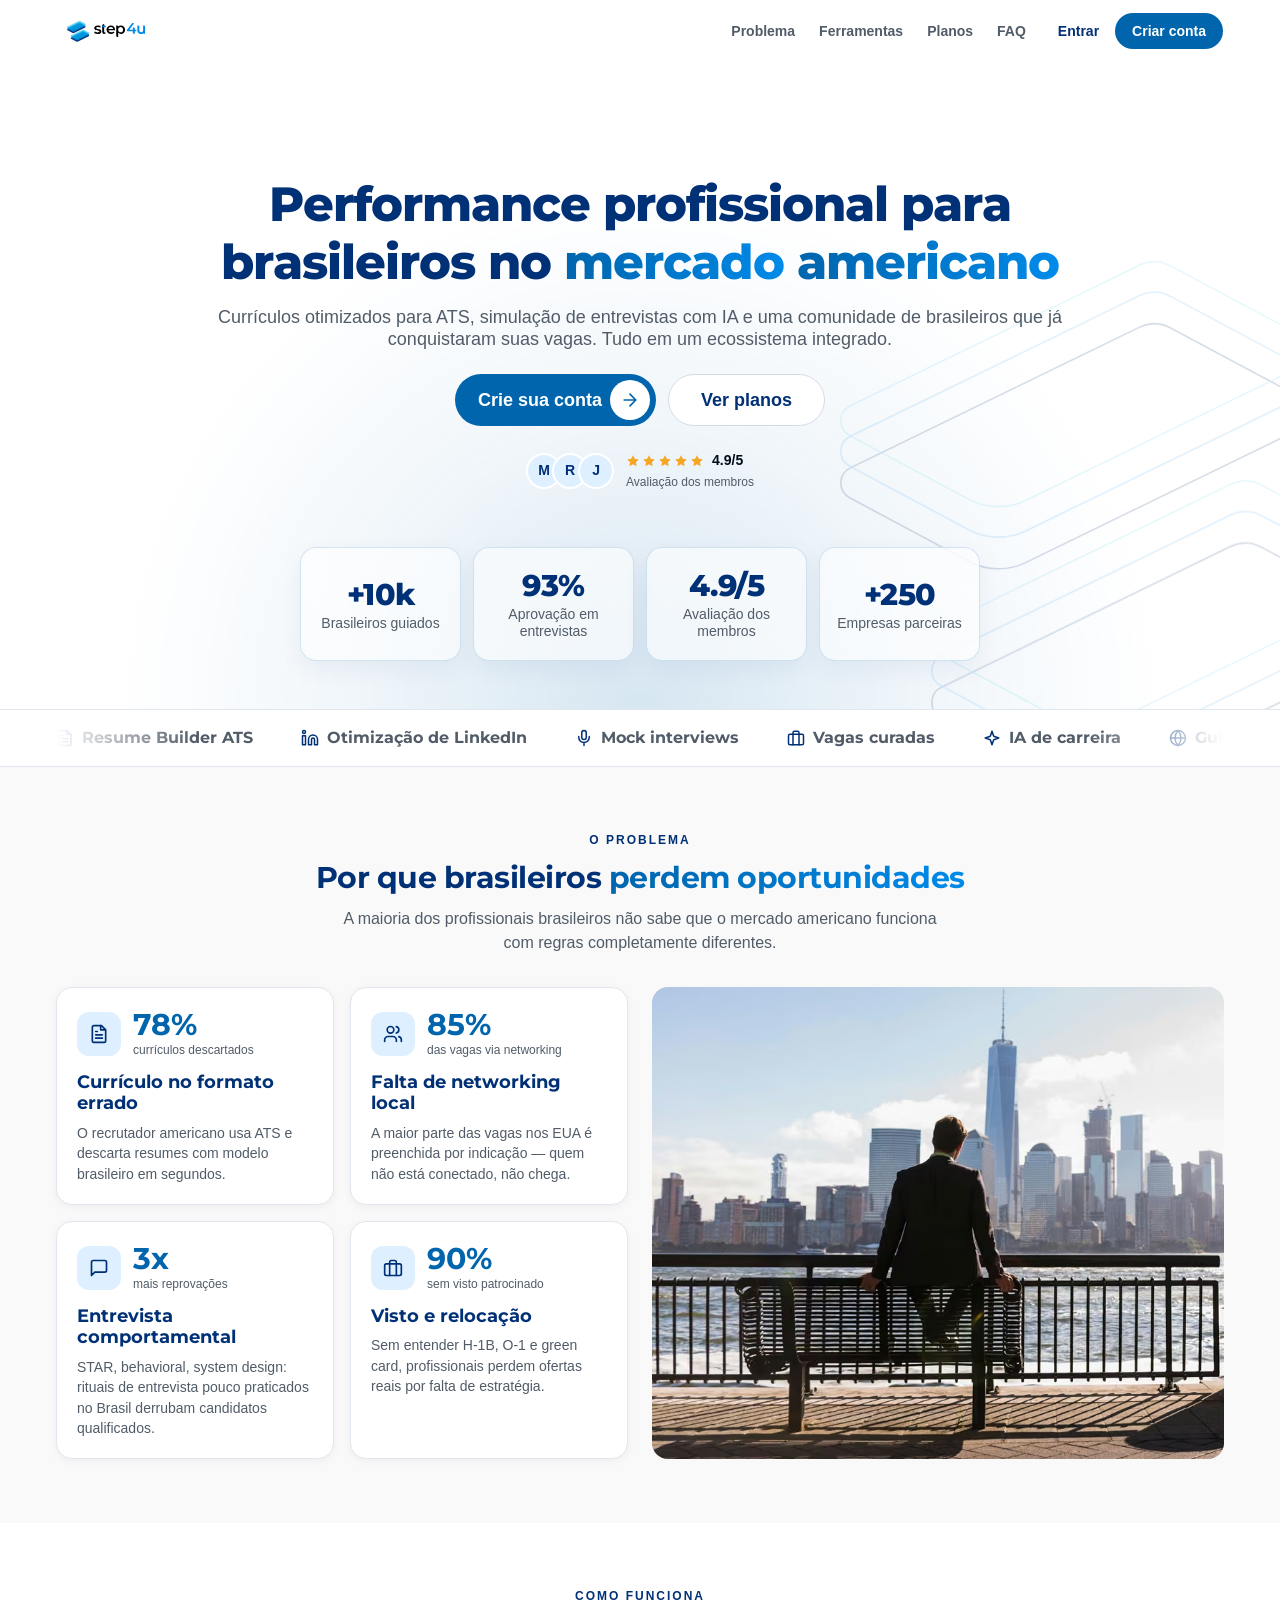
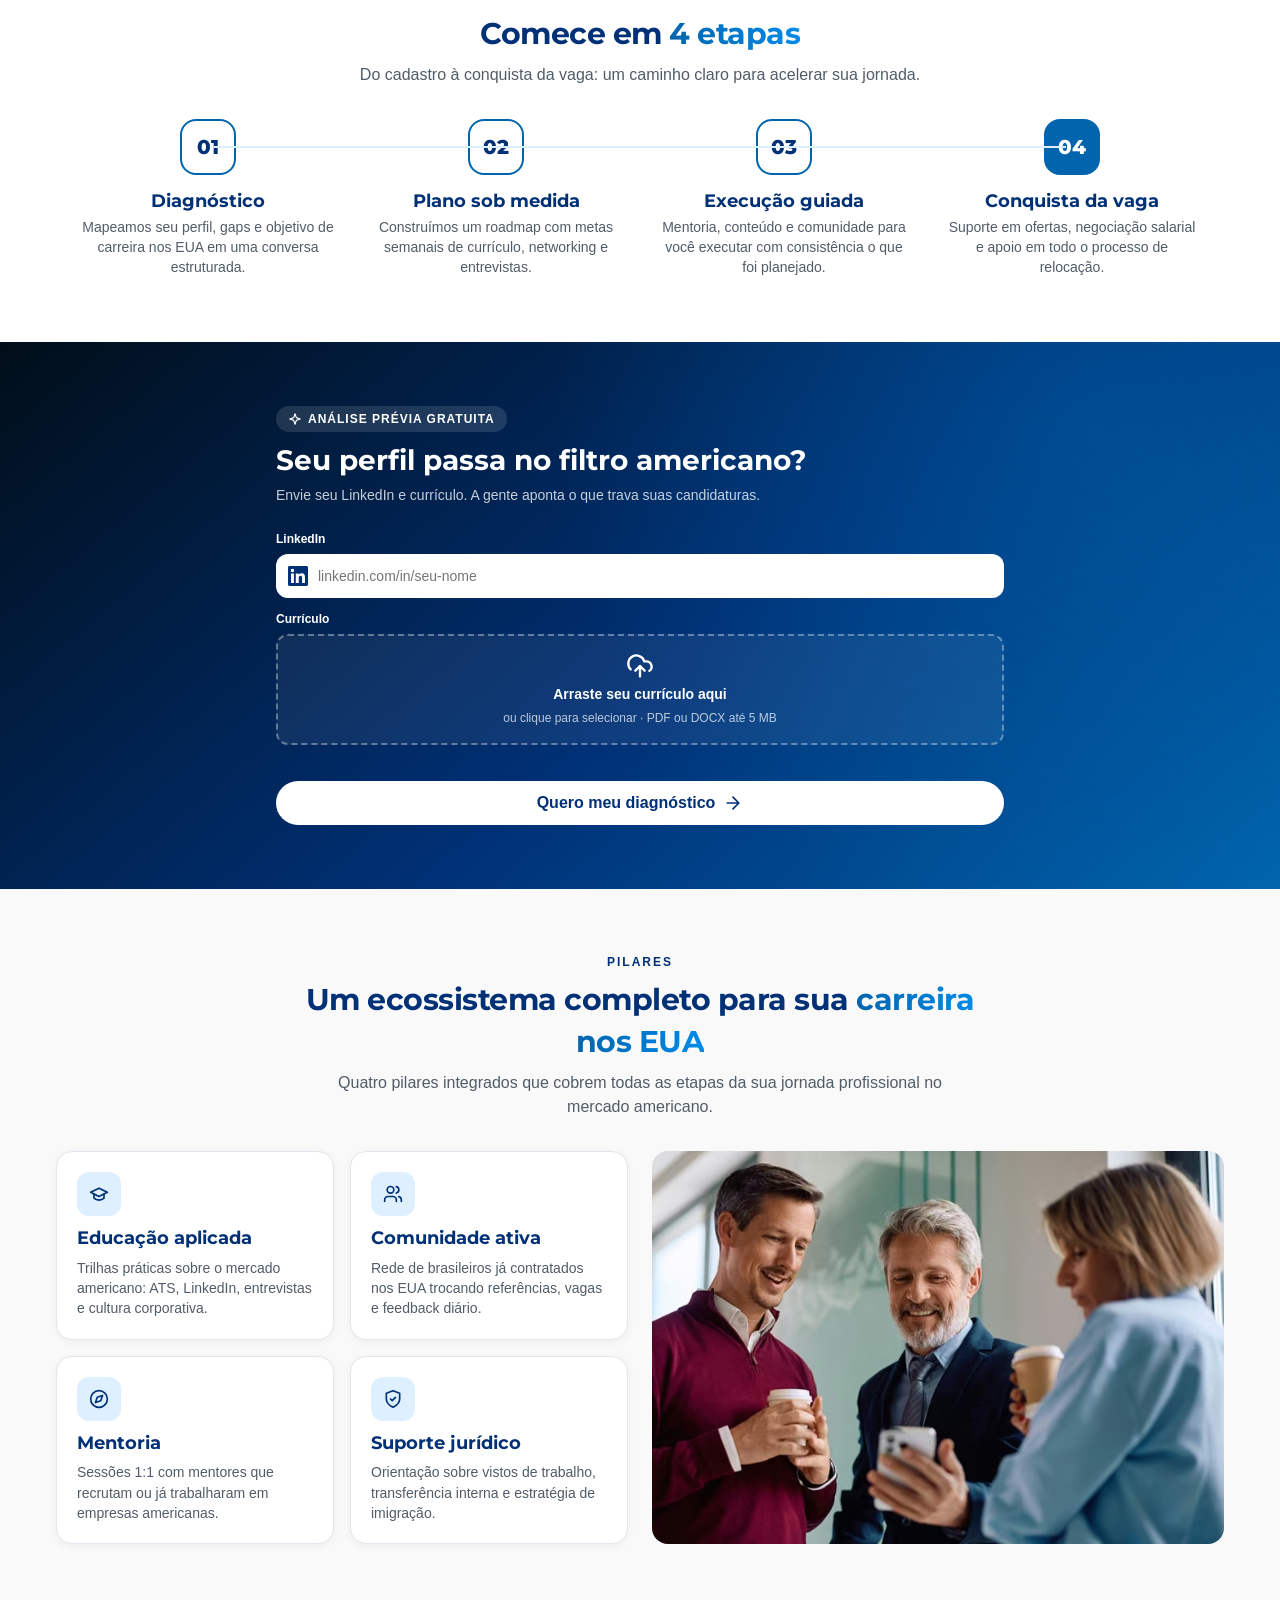
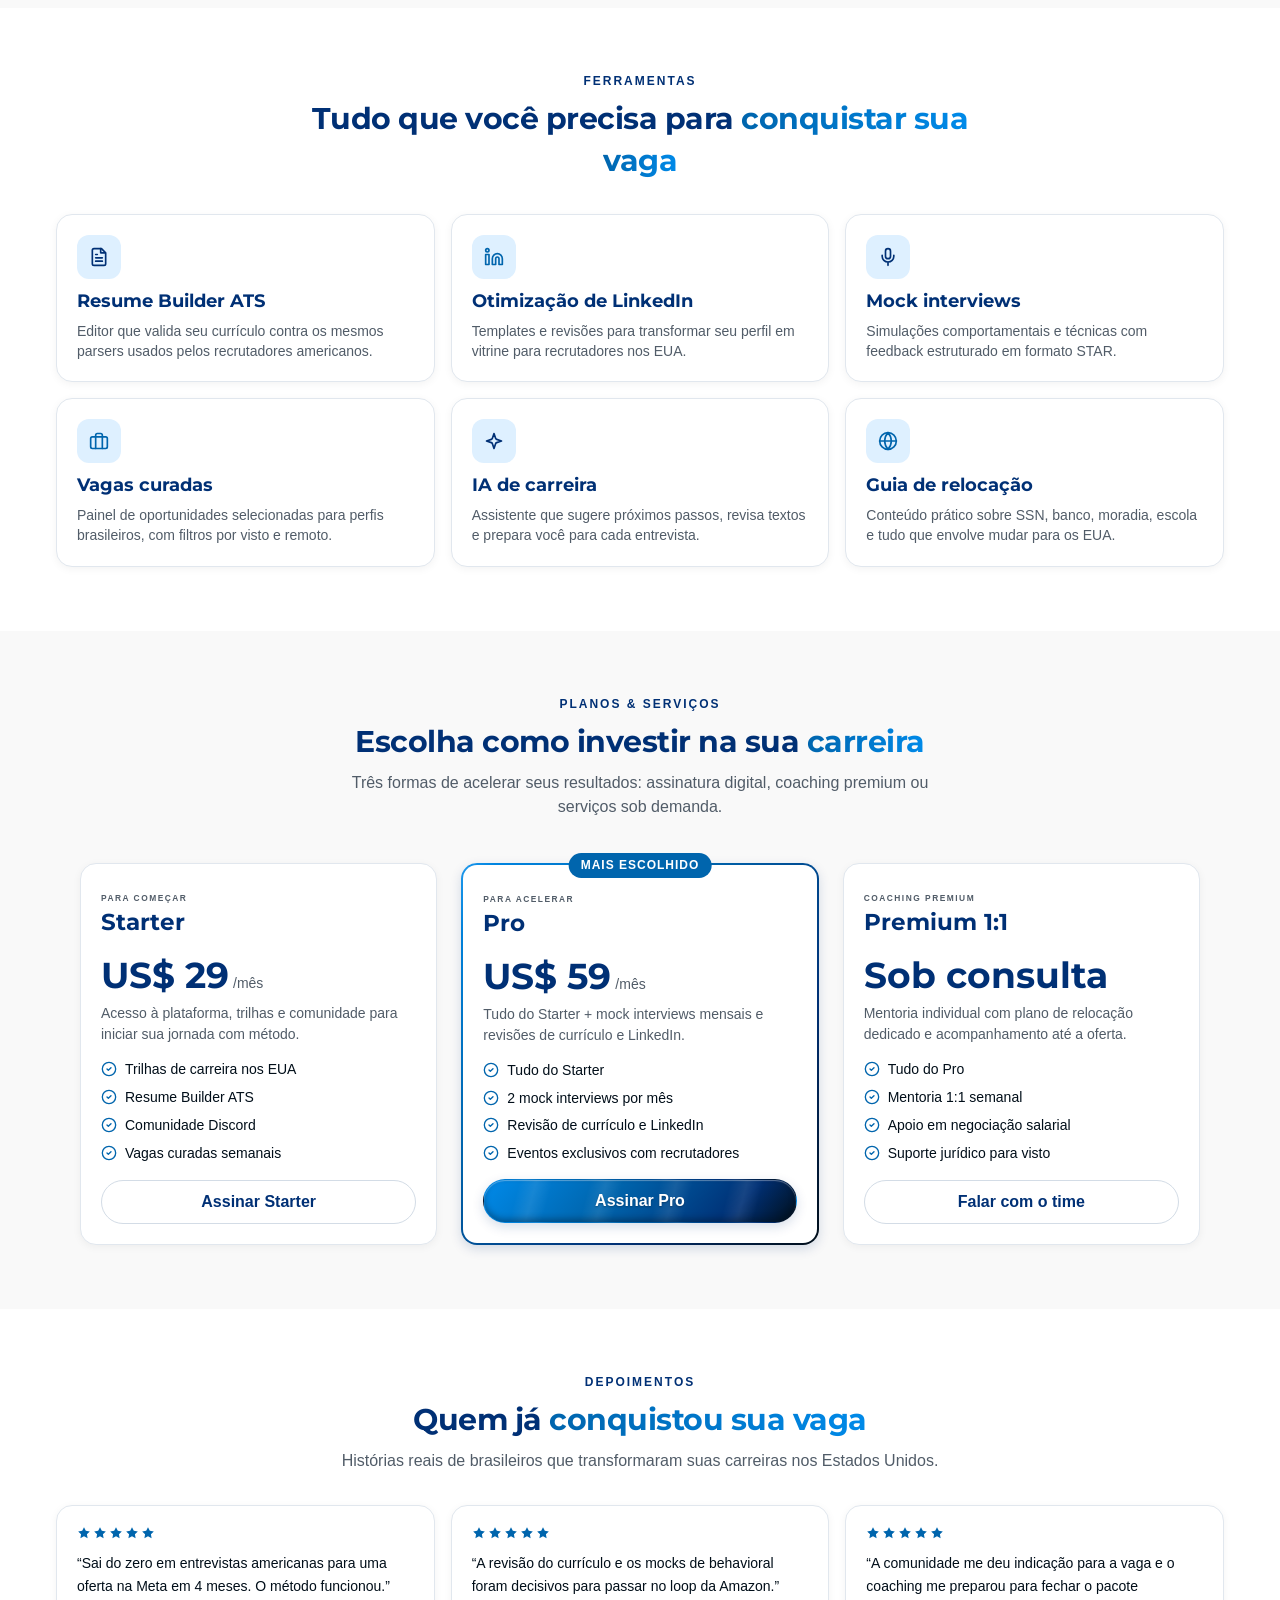
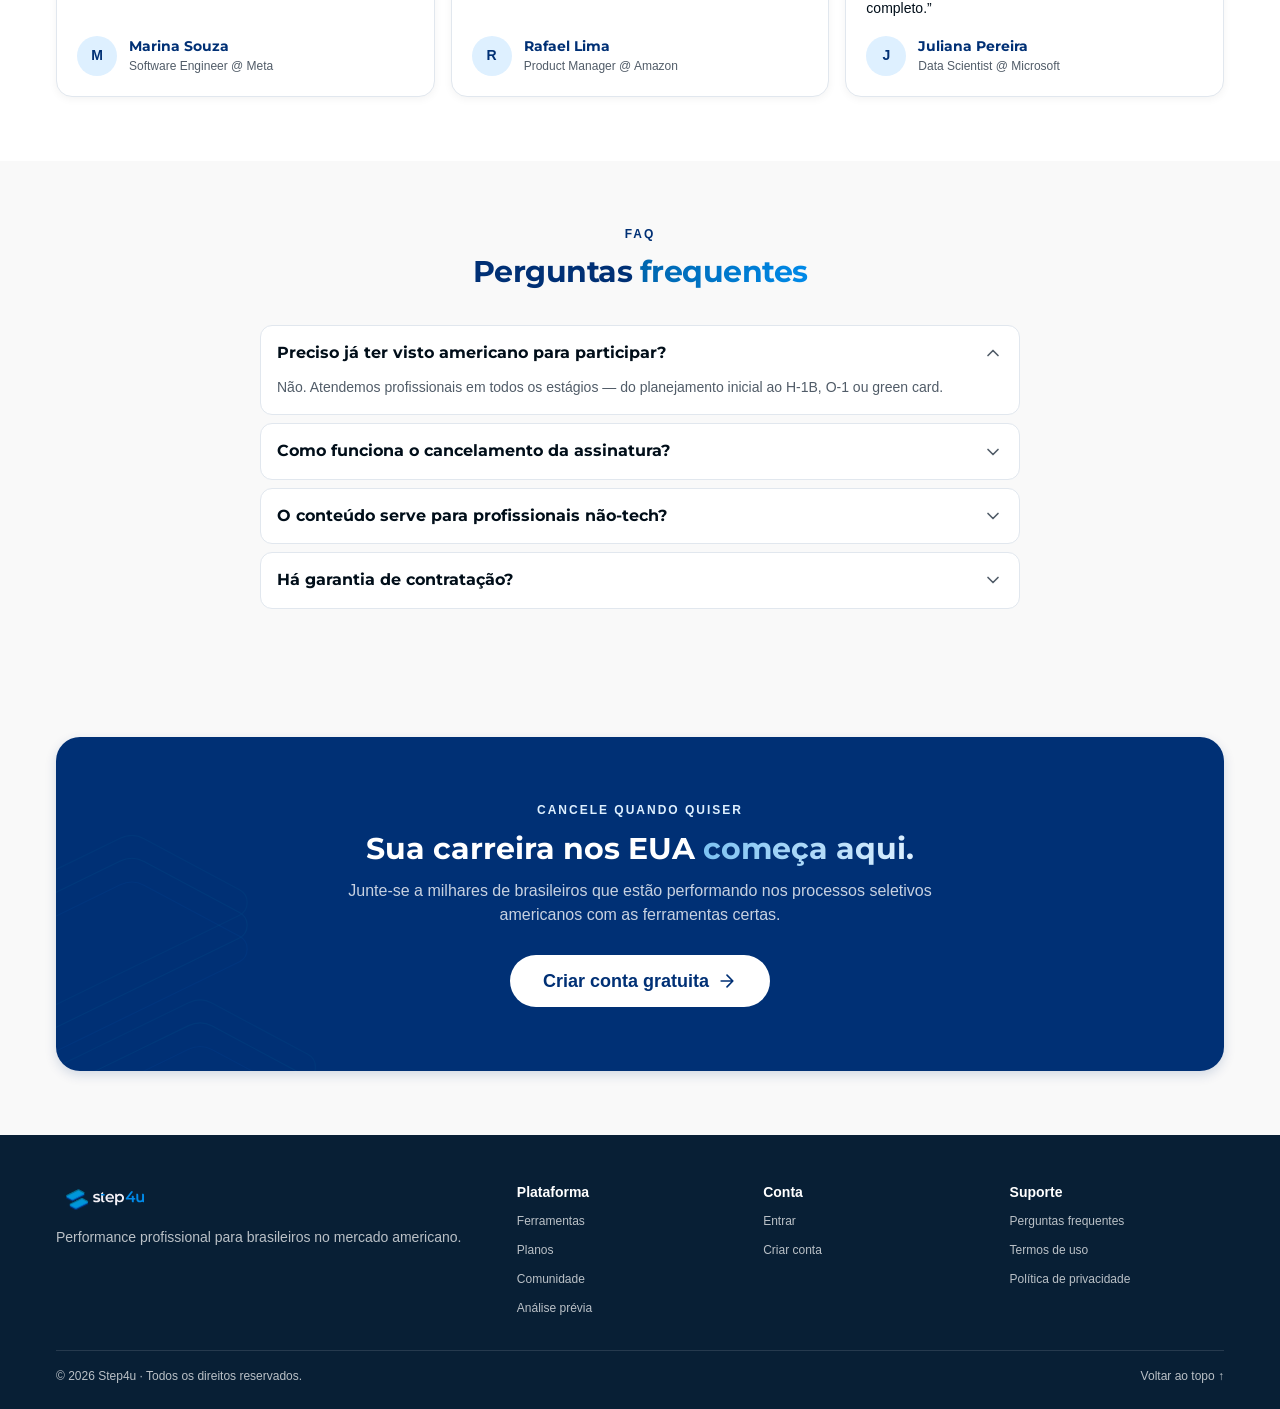
==== commit 22e90755: "feat(landing): efeito metal líquido no card Pro e no "Assinar Pro" Recria o liquid-metal-button (21s" ====
--- a/index.html
+++ b/index.html
@@ -47,8 +47,8 @@
     })(document);
   </script>
   <noscript><link rel="stylesheet" href="assets/css/fonts.css?v=1"></noscript>
-  <link rel="stylesheet" href="assets/css/styles.css?v=13">
-  <script src="assets/js/main.js?v=3" defer></script>
+  <link rel="stylesheet" href="assets/css/styles.css?v=14">
+  <script src="assets/js/main.js?v=4" defer></script>
 
   <!-- Dados estruturados (Google e LLMs) -->
   <script type="application/ld+json">
--- a/assets/css/styles.css
+++ b/assets/css/styles.css
@@ -264,36 +264,64 @@
 /* Planos */
 .plans { display: grid; gap: 24px; max-width: 1120px; margin-inline: auto; padding-top: 12px; }
 .plan { position: relative; display: flex; flex-direction: column; padding-top: 28px; }
-/* Plano em destaque: borda em degradê (azul claro → escuro, como a seção de
-   análise prévia) feita com dois fundos: o branco no padding-box e o
-   degradê no border-box. */
+/* Plano em destaque: efeito "metal líquido" nas cores da marca.
+   Reflexos de luz correm sobre o degradê azul (borda do card e botão,
+   sincronizados pela mesma variável). Animado só com o card visível
+   (.is-flowing, aplicado pelo main.js) e desligado em movimento reduzido.
+   Variáveis registradas (@property) para o navegador conseguir animá-las. */
+@property --gradient-angle { syntax: "<angle>"; inherits: true; initial-value: 130deg; }
+@property --sheen { syntax: "<percentage>"; inherits: true; initial-value: 100%; }
+@property --sheen-alpha { syntax: "<number>"; inherits: true; initial-value: .45; }
+
 .plan--featured {
   --gradient-angle: 130deg;
   border: 2px solid transparent;
   background:
     linear-gradient(var(--card), var(--card)) padding-box,
+    linear-gradient(115deg, transparent 40%, rgba(255, 255, 255, var(--sheen-alpha)) 50%, transparent 60%) var(--sheen) 0 / 300% 100% border-box,
     linear-gradient(var(--gradient-angle), var(--blue) 0%, var(--accent) 35%, var(--deep) 70%, var(--ink) 100%) border-box;
   box-shadow: var(--shadow-brand);
-}
-/* Ângulo registrado como <angle> para o navegador conseguir animar o degradê.
-   Herdável: o botão usa o mesmo ângulo do card, então borda e botão giram juntos. */
-@property --gradient-angle {
-  syntax: "<angle>";
-  inherits: true;
-  initial-value: 130deg;
-}
+  transition: --sheen-alpha .5s ease, box-shadow .3s ease;
+}
+.plan--featured.is-flowing { animation: liquid-flow 5s linear infinite; }
+/* Mouse no card: reflexos mais intensos */
+.plan--featured:hover,
+.plan--featured:focus-within { --sheen-alpha: .95; box-shadow: 0 10px 28px rgba(0, 48, 117, .22); }
+@keyframes liquid-flow {
+  from { --sheen: 100%; }
+  to { --sheen: 0%; }
+}
+
 .btn--gradient {
-  background: linear-gradient(var(--gradient-angle), var(--blue) 0%, var(--accent) 40%, var(--deep) 80%, var(--ink) 100%);
+  position: relative;
+  overflow: hidden;
+  isolation: isolate;
   color: #fff;
-  box-shadow: var(--shadow-brand);
-}
-/* Mouse em qualquer parte do card (ou foco pelo teclado): borda e botão dão
-   uma volta completa juntos e terminam na posição original. */
-.plan--featured:hover,
-.plan--featured:focus-within { animation: gradient-spin 1.8s ease-in-out 1; }
-@keyframes gradient-spin {
-  from { --gradient-angle: 130deg; }
-  to { --gradient-angle: 490deg; }
+  text-shadow: 0 1px 2px rgba(1, 14, 25, .35);
+  background:
+    /* reflexo principal que corre pelo botão */
+    linear-gradient(115deg, transparent 40%, rgba(255, 255, 255, calc(var(--sheen-alpha) * .55)) 50%, transparent 60%) var(--sheen) 0 / 300% 100%,
+    /* faixas suaves de "metal" */
+    repeating-linear-gradient(105deg, rgba(255, 255, 255, 0) 0 36px, rgba(255, 255, 255, .09) 52px, rgba(255, 255, 255, 0) 68px) calc(var(--sheen) * 2) 0 / 200% 100%,
+    linear-gradient(var(--gradient-angle), var(--blue) 0%, var(--accent) 40%, var(--deep) 80%, var(--ink) 100%);
+  /* volume: brilho em cima, sombra embaixo */
+  box-shadow: var(--shadow-brand), inset 0 1px 1px rgba(255, 255, 255, .35), inset 0 -3px 6px rgba(1, 14, 25, .35);
+  transition: transform .2s cubic-bezier(.34, 1.56, .64, 1), box-shadow .15s ease;
+}
+.btn--gradient:hover { transform: translateY(-1px); }
+.btn--gradient:active {
+  transform: translateY(1px) scale(.98);
+  box-shadow: 0 1px 2px rgba(1, 14, 25, .3), inset 0 2px 4px rgba(1, 14, 25, .45), inset 0 1px 2px rgba(1, 14, 25, .3);
+}
+/* Onda de luz no clique (span criado pelo main.js no ponto do clique) */
+.btn-ripple {
+  position: absolute; z-index: -1; width: 20px; height: 20px; border-radius: 50%; pointer-events: none;
+  background: radial-gradient(circle, rgba(255, 255, 255, .45) 0%, rgba(255, 255, 255, 0) 70%);
+  transform: translate(-50%, -50%) scale(0);
+  animation: btn-ripple .6s ease-out forwards;
+}
+@keyframes btn-ripple {
+  to { transform: translate(-50%, -50%) scale(14); opacity: 0; }
 }
 .card .plan-badge {
   position: absolute; top: -12px; left: 50%; transform: translateX(-50%); white-space: nowrap;
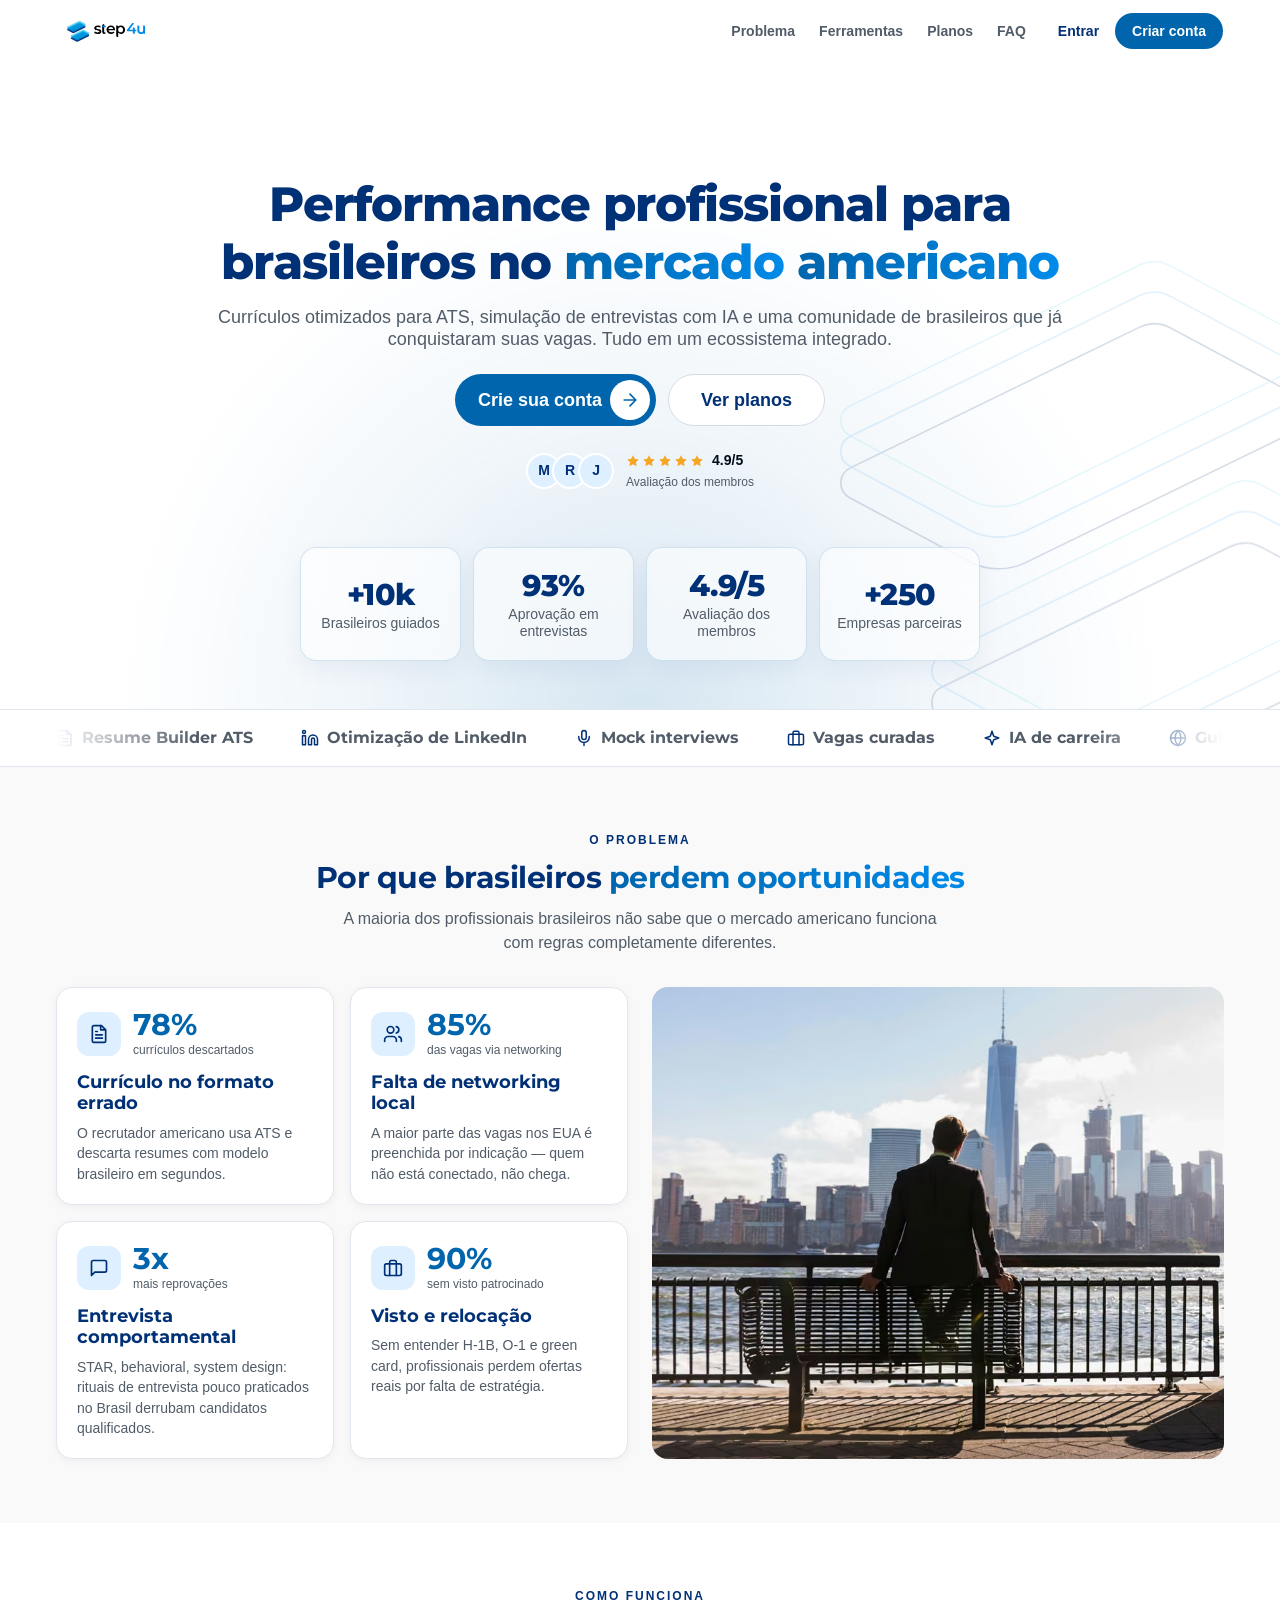
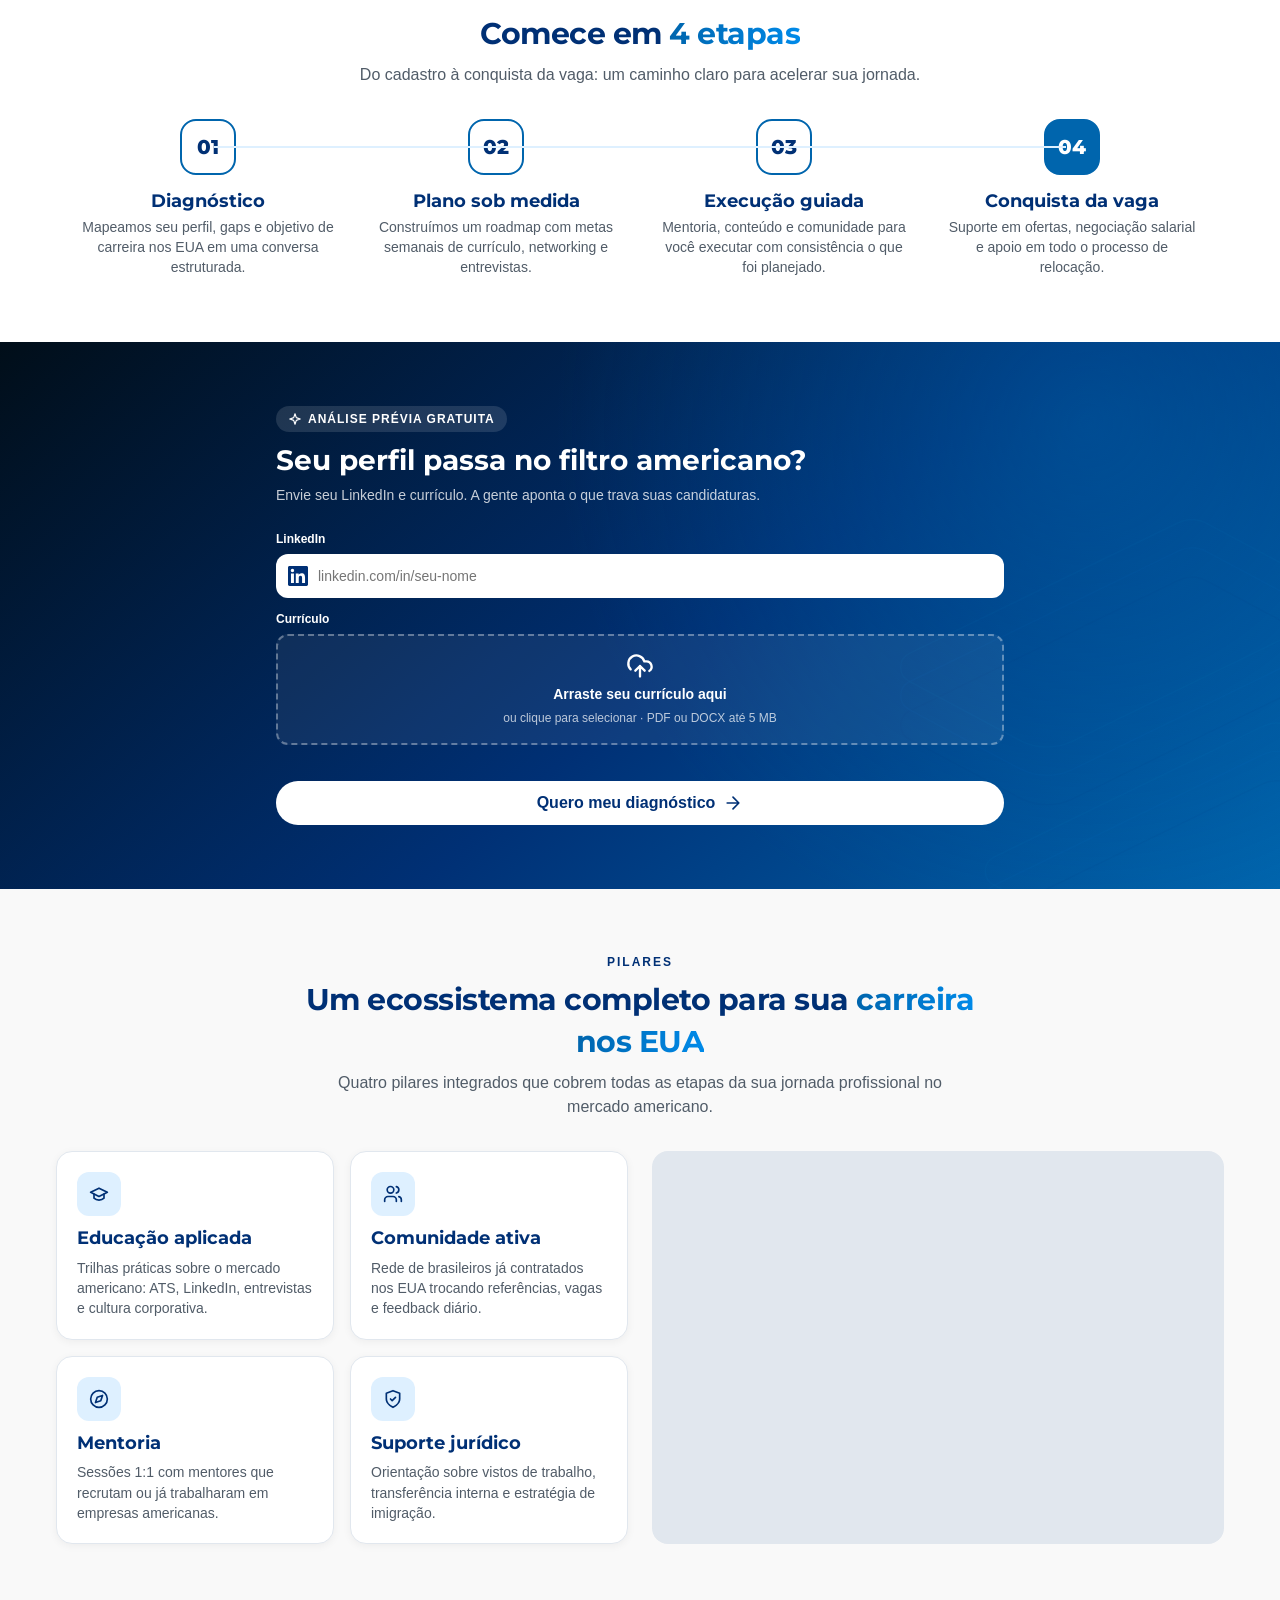
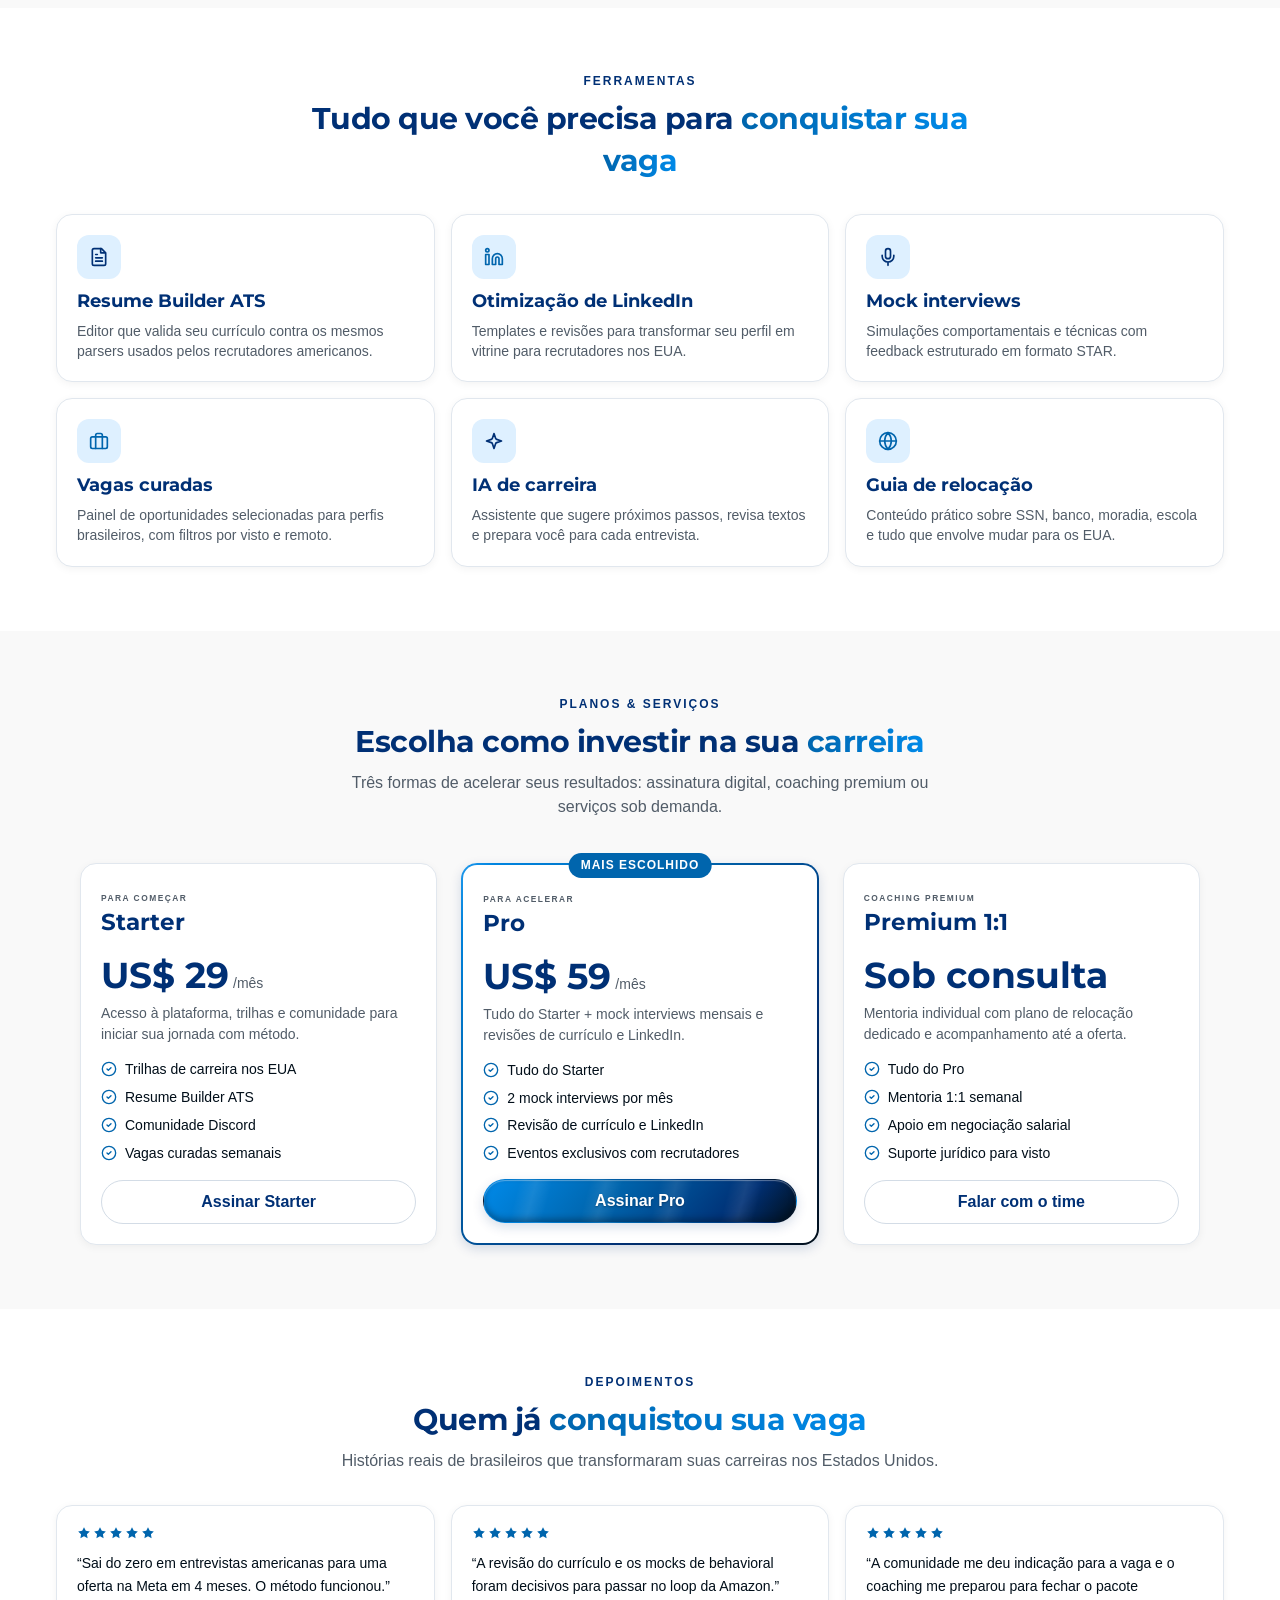
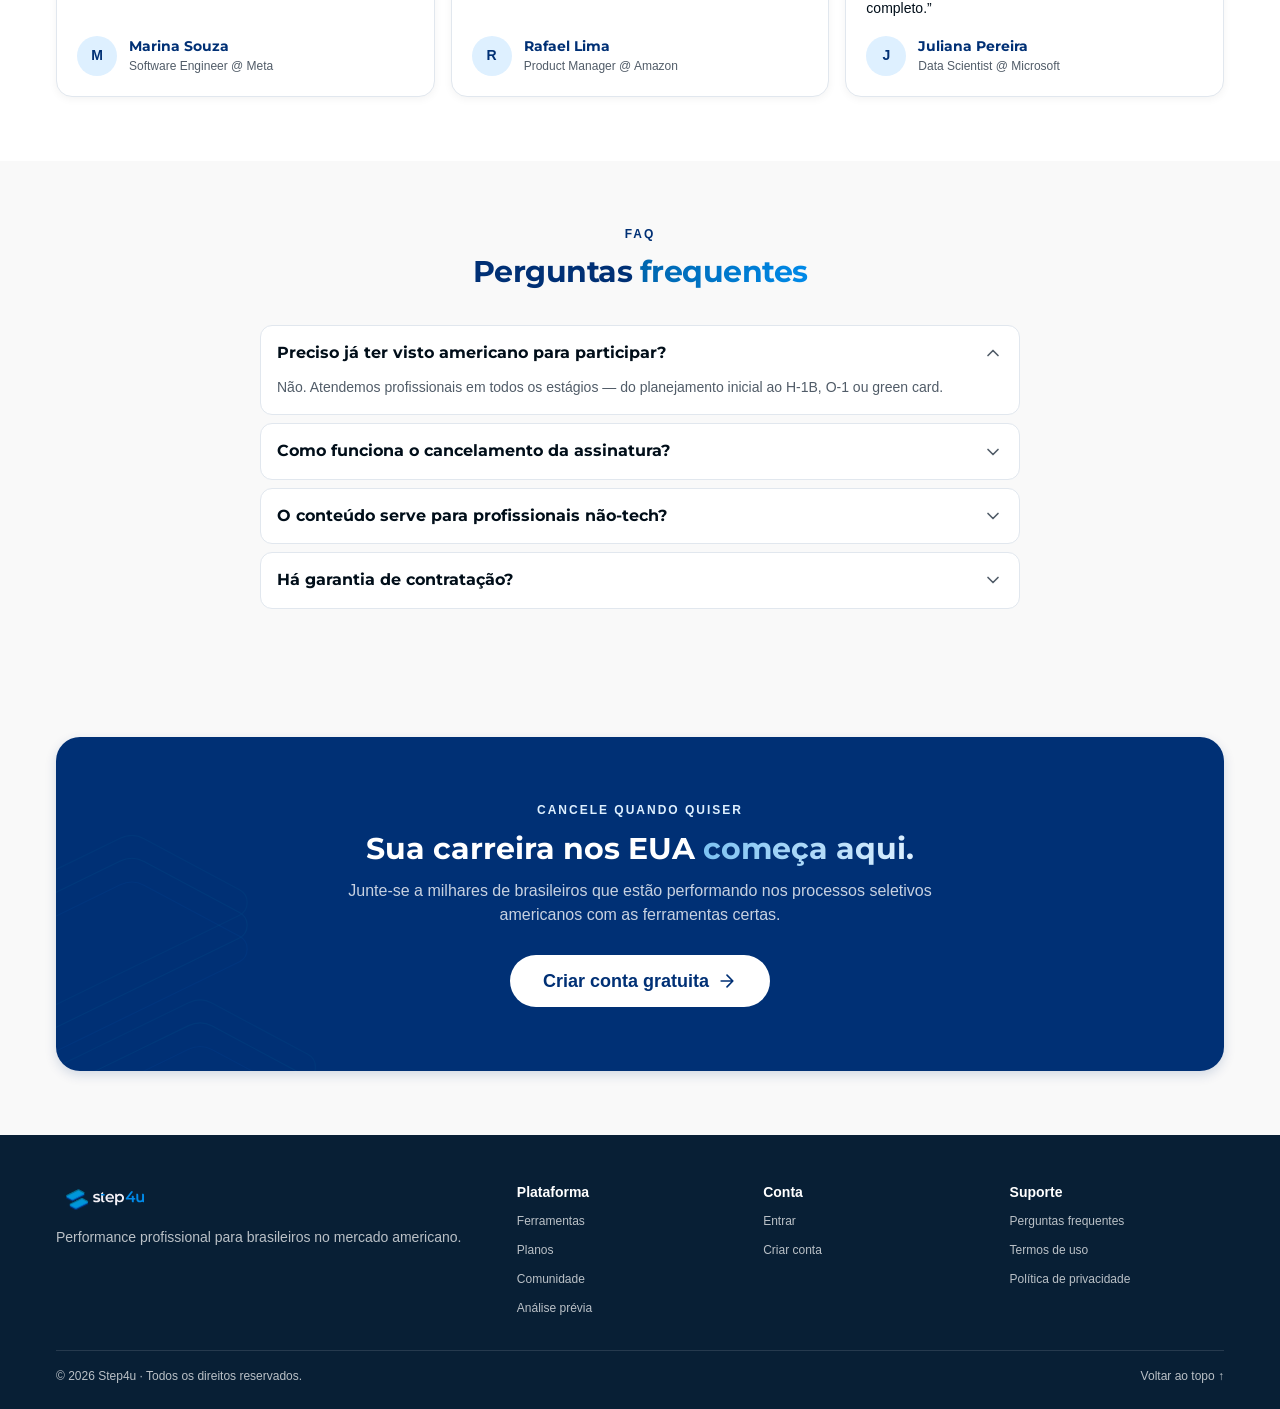
==== commit addaaafa: "style(landing): reflexos do "Assinar Pro" só se movem no hover O botão deixa de herdar --sheen do ca" ====
--- a/index.html
+++ b/index.html
@@ -47,7 +47,7 @@
     })(document);
   </script>
   <noscript><link rel="stylesheet" href="assets/css/fonts.css?v=1"></noscript>
-  <link rel="stylesheet" href="assets/css/styles.css?v=14">
+  <link rel="stylesheet" href="assets/css/styles.css?v=15">
   <script src="assets/js/main.js?v=4" defer></script>
 
   <!-- Dados estruturados (Google e LLMs) -->
--- a/assets/css/styles.css
+++ b/assets/css/styles.css
@@ -265,8 +265,8 @@
 .plans { display: grid; gap: 24px; max-width: 1120px; margin-inline: auto; padding-top: 12px; }
 .plan { position: relative; display: flex; flex-direction: column; padding-top: 28px; }
 /* Plano em destaque: efeito "metal líquido" nas cores da marca.
-   Reflexos de luz correm sobre o degradê azul (borda do card e botão,
-   sincronizados pela mesma variável). Animado só com o card visível
+   Reflexos de luz correm sobre o degradê azul: na borda do card de forma
+   contínua e no botão só com o mouse em cima. Borda animada só com o card visível
    (.is-flowing, aplicado pelo main.js) e desligado em movimento reduzido.
    Variáveis registradas (@property) para o navegador conseguir animá-las. */
 @property --gradient-angle { syntax: "<angle>"; inherits: true; initial-value: 130deg; }
@@ -293,6 +293,8 @@
 }
 
 .btn--gradient {
+  /* Posição própria dos reflexos (não herda a do card): parado até o hover. */
+  --sheen: 100%;
   position: relative;
   overflow: hidden;
   isolation: isolate;
@@ -308,7 +310,8 @@
   box-shadow: var(--shadow-brand), inset 0 1px 1px rgba(255, 255, 255, .35), inset 0 -3px 6px rgba(1, 14, 25, .35);
   transition: transform .2s cubic-bezier(.34, 1.56, .64, 1), box-shadow .15s ease;
 }
-.btn--gradient:hover { transform: translateY(-1px); }
+.btn--gradient:hover { transform: translateY(-1px); animation: liquid-flow 2.5s linear infinite; }
+.btn--gradient:focus-visible { animation: liquid-flow 2.5s linear infinite; }
 .btn--gradient:active {
   transform: translateY(1px) scale(.98);
   box-shadow: 0 1px 2px rgba(1, 14, 25, .3), inset 0 2px 4px rgba(1, 14, 25, .45), inset 0 1px 2px rgba(1, 14, 25, .3);
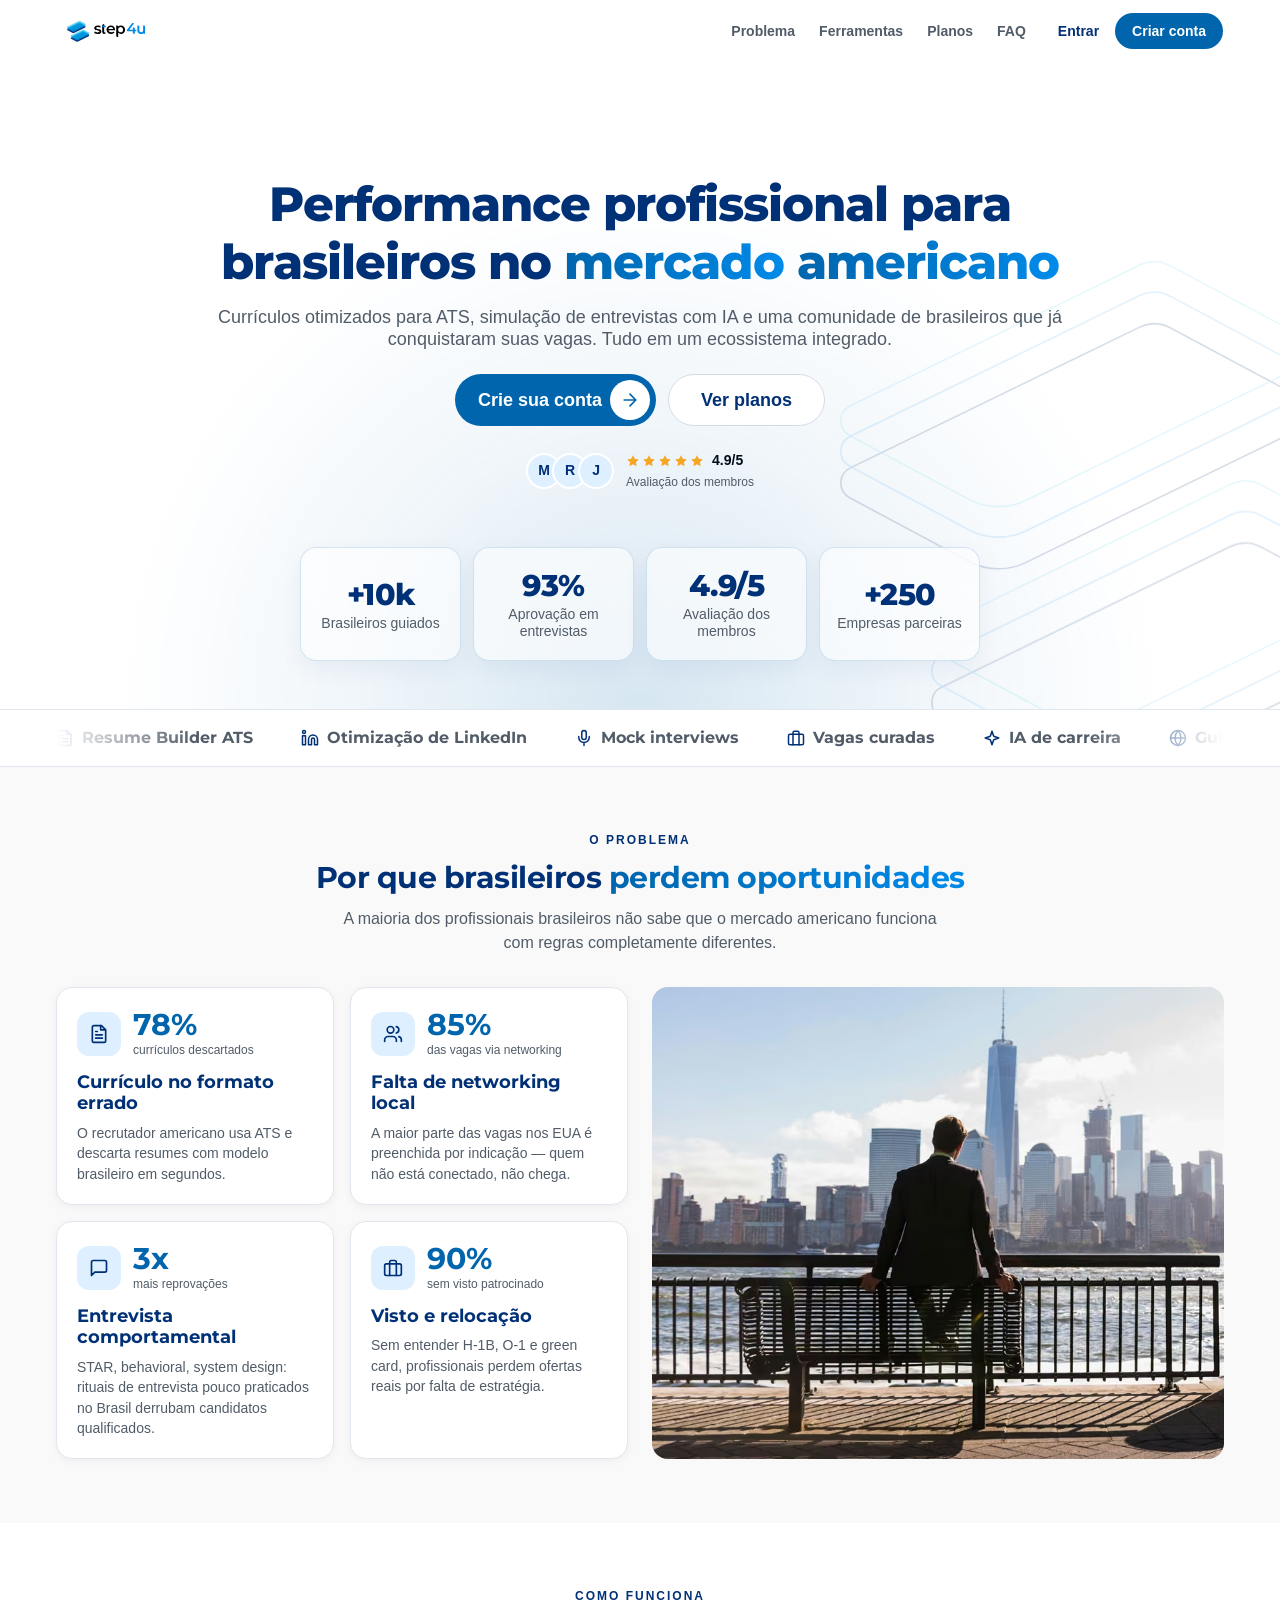
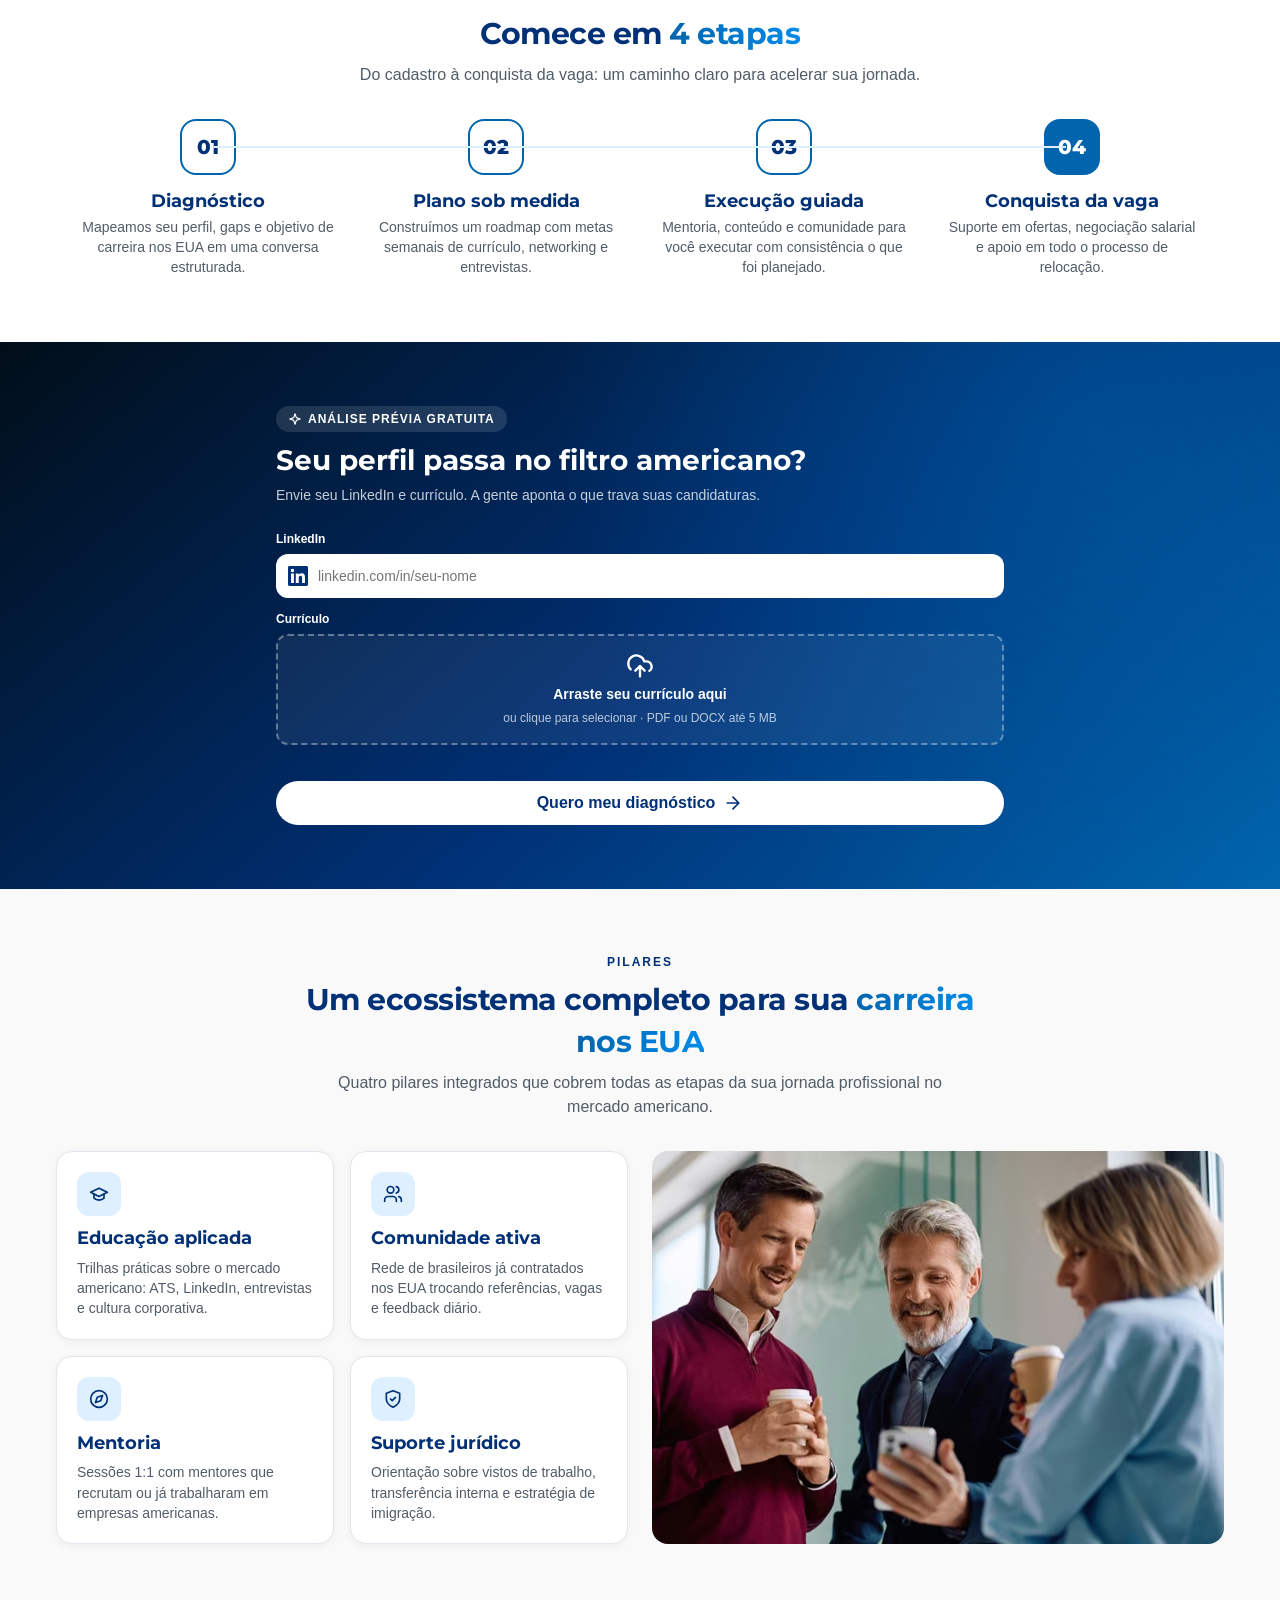
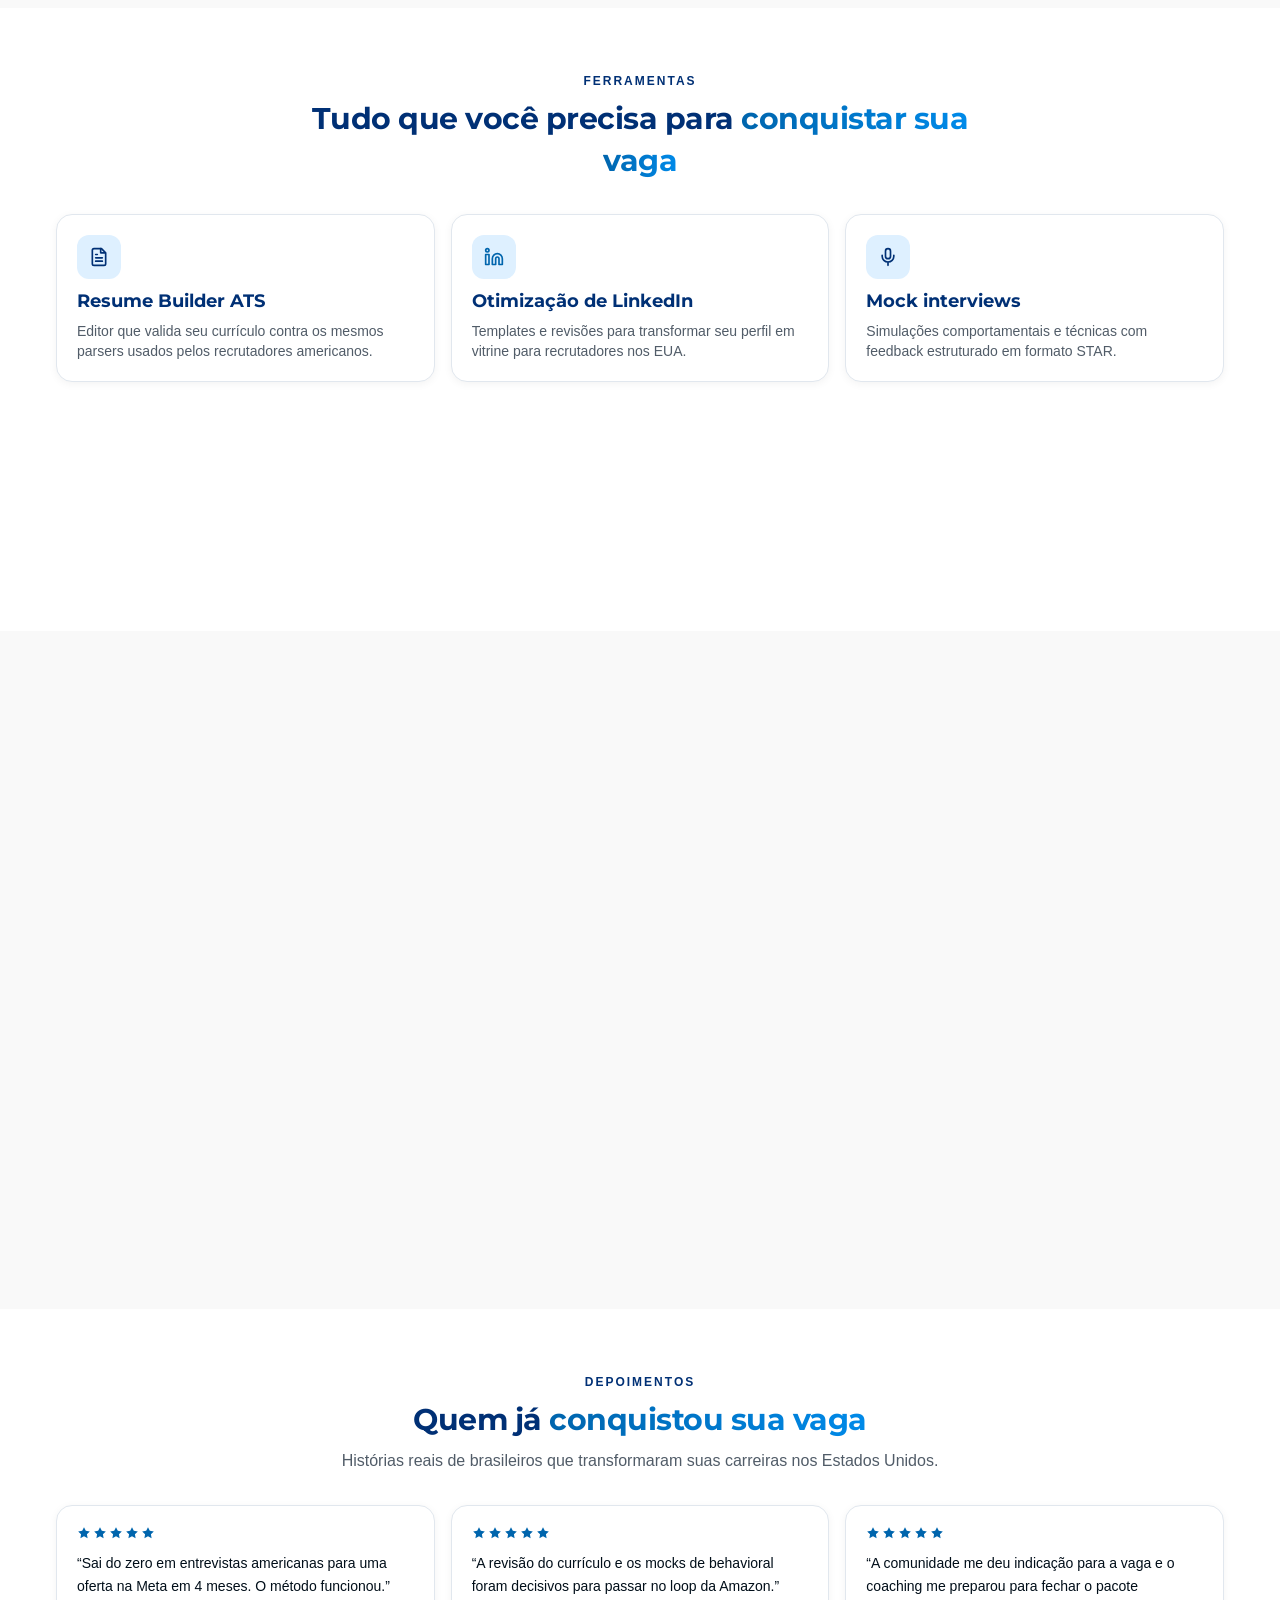
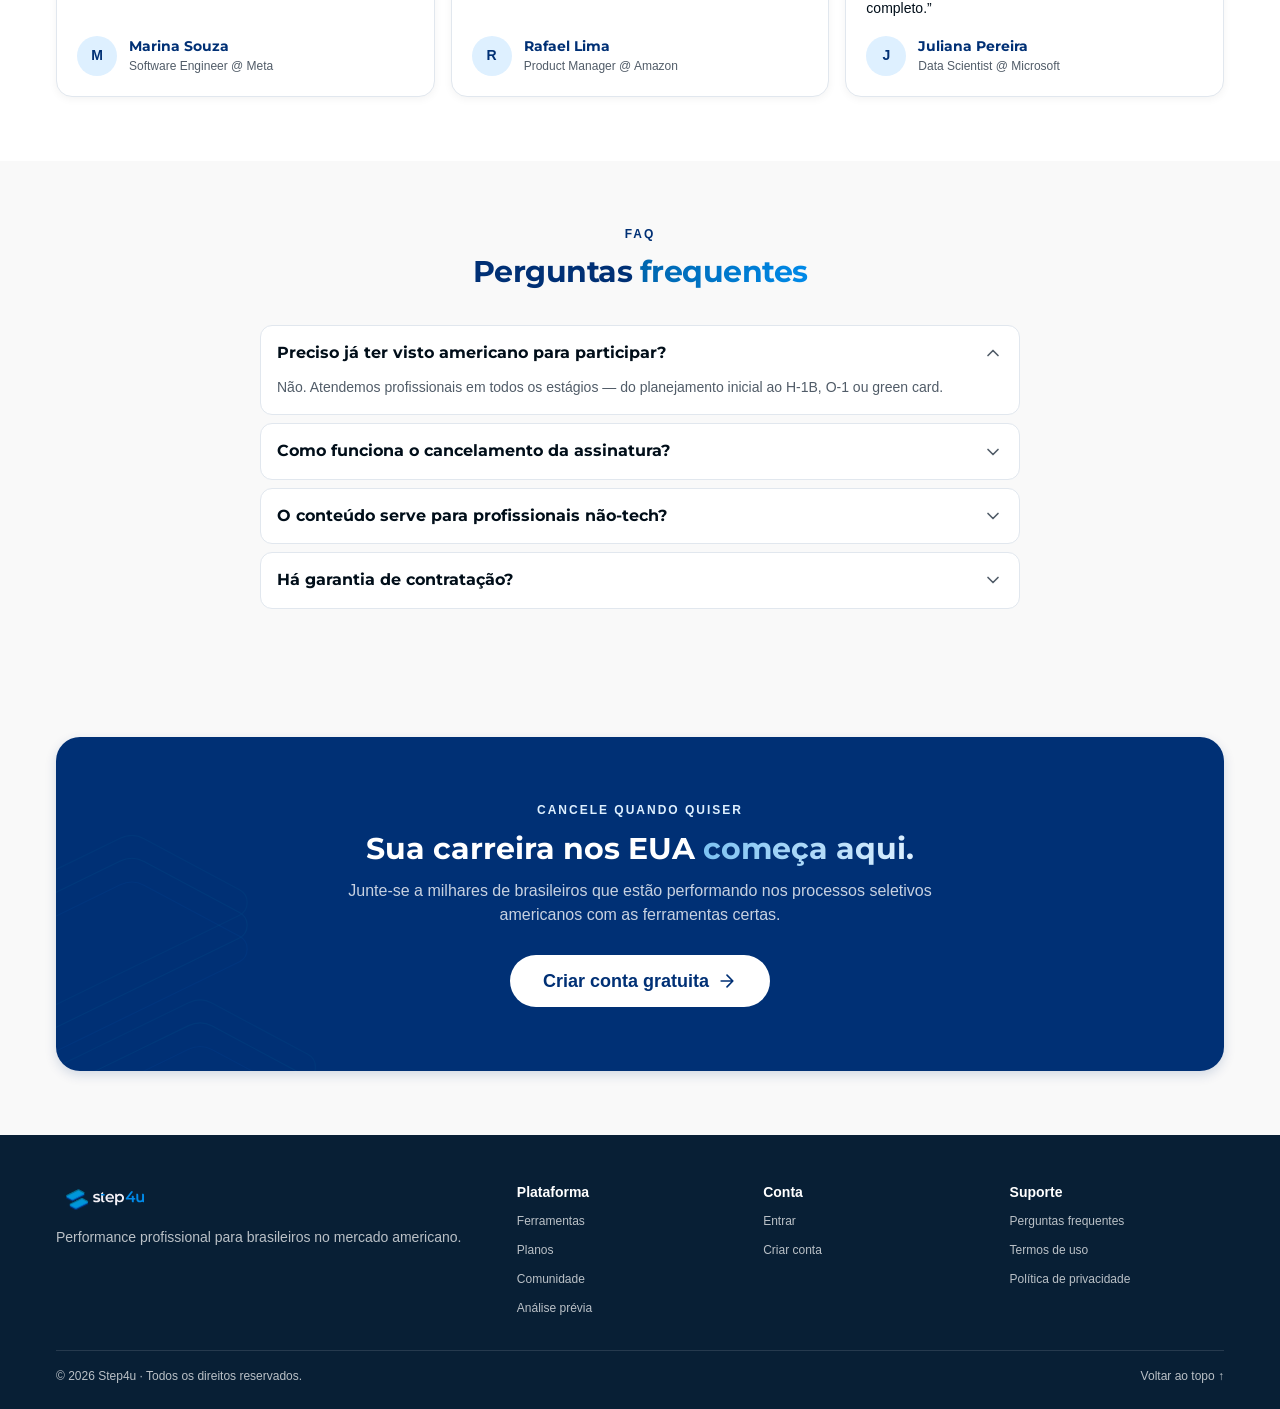
==== commit 2ade659e: "style(landing): "Assinar Pro" cresce 20% no hover com transição de mola Co-Authored-By: Claude Opus " ====
--- a/index.html
+++ b/index.html
@@ -47,7 +47,7 @@
     })(document);
   </script>
   <noscript><link rel="stylesheet" href="assets/css/fonts.css?v=1"></noscript>
-  <link rel="stylesheet" href="assets/css/styles.css?v=15">
+  <link rel="stylesheet" href="assets/css/styles.css?v=16">
   <script src="assets/js/main.js?v=4" defer></script>
 
   <!-- Dados estruturados (Google e LLMs) -->
--- a/assets/css/styles.css
+++ b/assets/css/styles.css
@@ -308,12 +308,13 @@
     linear-gradient(var(--gradient-angle), var(--blue) 0%, var(--accent) 40%, var(--deep) 80%, var(--ink) 100%);
   /* volume: brilho em cima, sombra embaixo */
   box-shadow: var(--shadow-brand), inset 0 1px 1px rgba(255, 255, 255, .35), inset 0 -3px 6px rgba(1, 14, 25, .35);
-  transition: transform .2s cubic-bezier(.34, 1.56, .64, 1), box-shadow .15s ease;
-}
-.btn--gradient:hover { transform: translateY(-1px); animation: liquid-flow 2.5s linear infinite; }
+  transition: transform .35s cubic-bezier(.34, 1.56, .64, 1), box-shadow .15s ease;
+}
+/* Mouse em cima: cresce 20% e os reflexos começam a correr */
+.btn--gradient:hover { transform: scale(1.2); animation: liquid-flow 2.5s linear infinite; }
 .btn--gradient:focus-visible { animation: liquid-flow 2.5s linear infinite; }
 .btn--gradient:active {
-  transform: translateY(1px) scale(.98);
+  transform: scale(1.18);
   box-shadow: 0 1px 2px rgba(1, 14, 25, .3), inset 0 2px 4px rgba(1, 14, 25, .45), inset 0 1px 2px rgba(1, 14, 25, .3);
 }
 /* Onda de luz no clique (span criado pelo main.js no ponto do clique) */
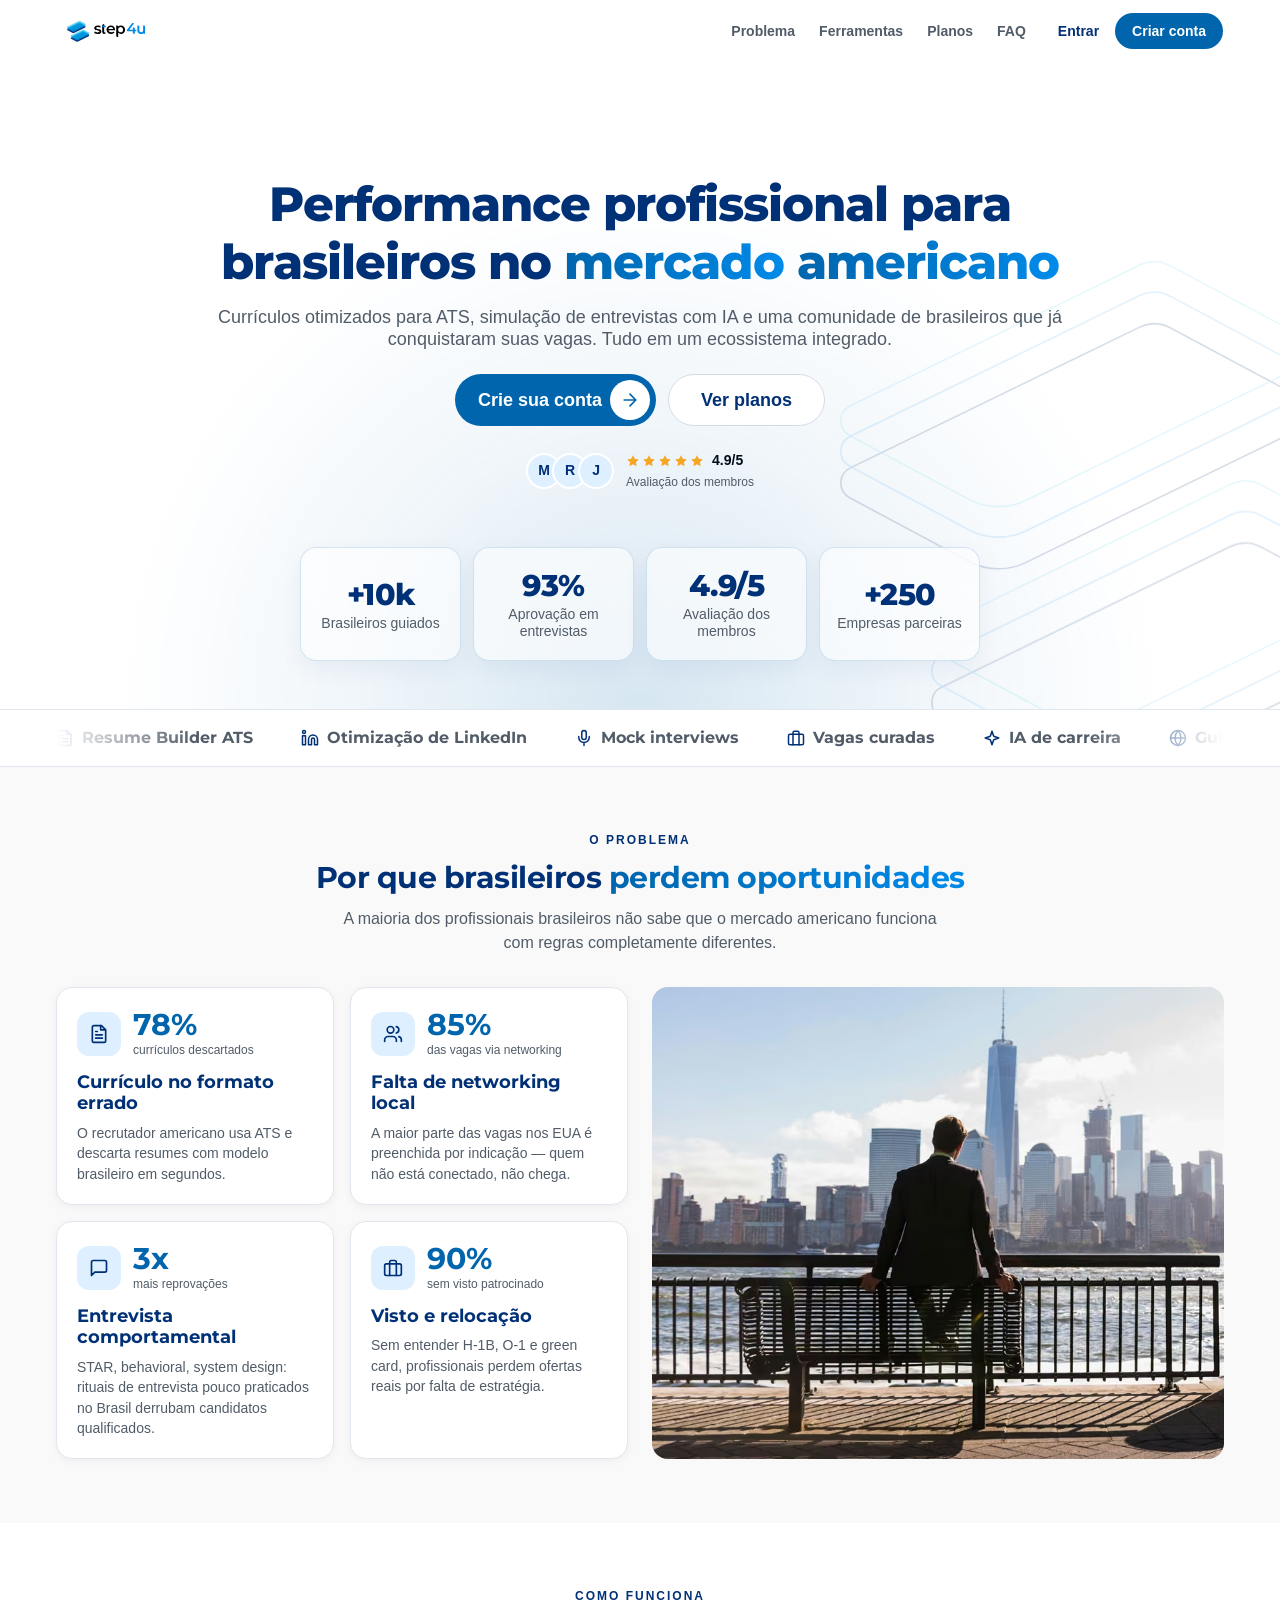
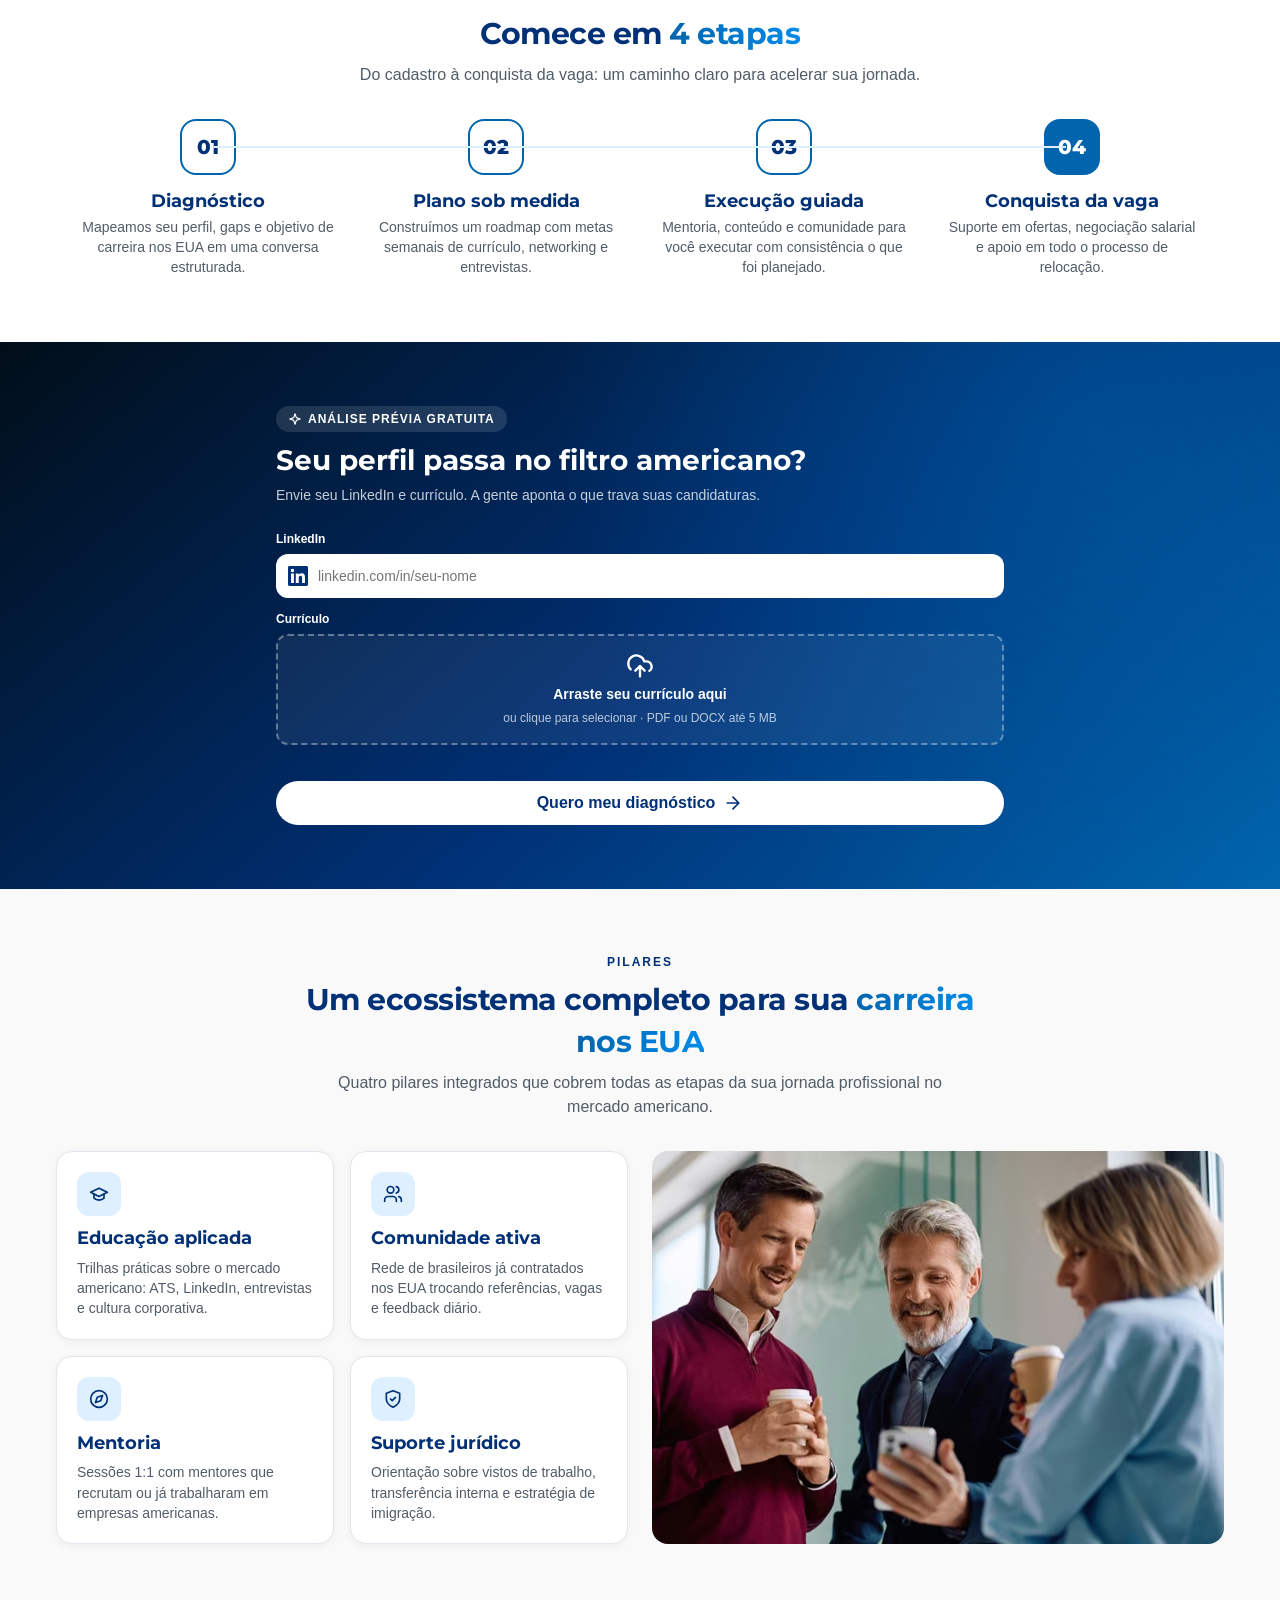
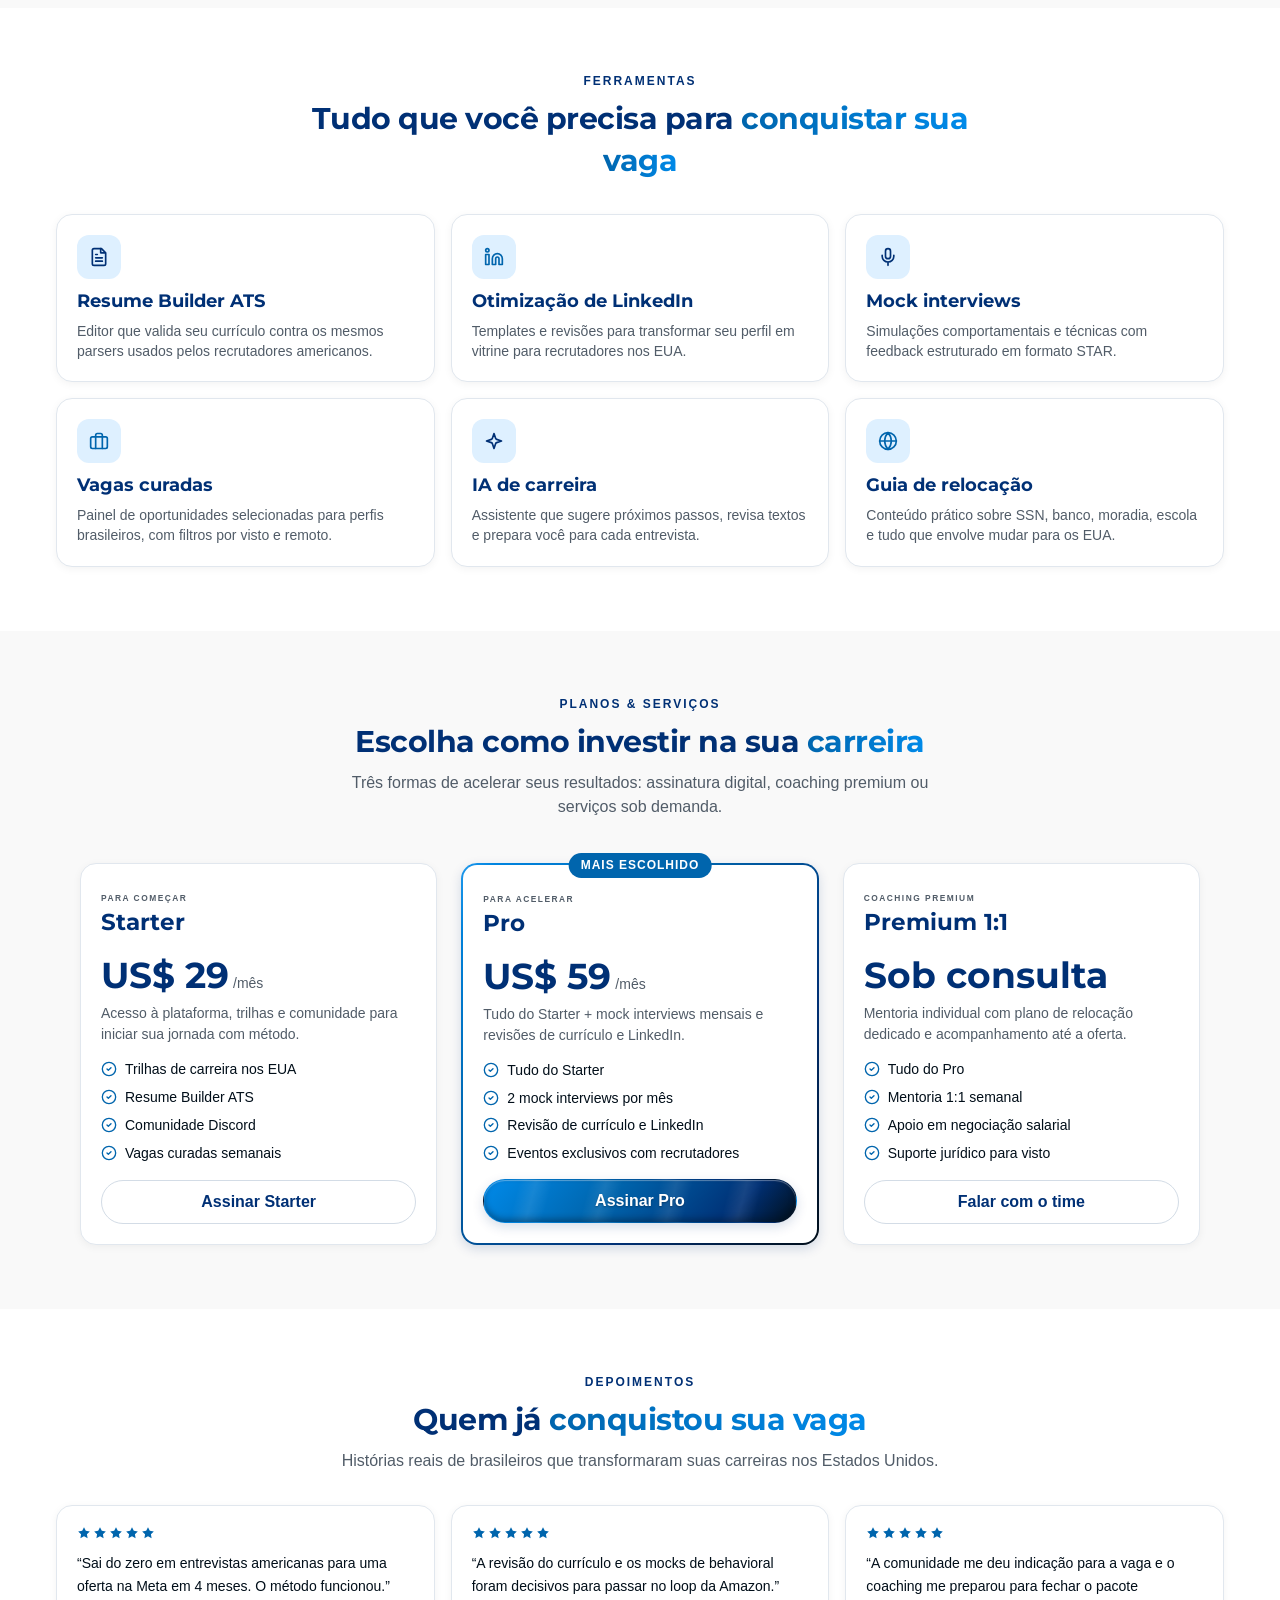
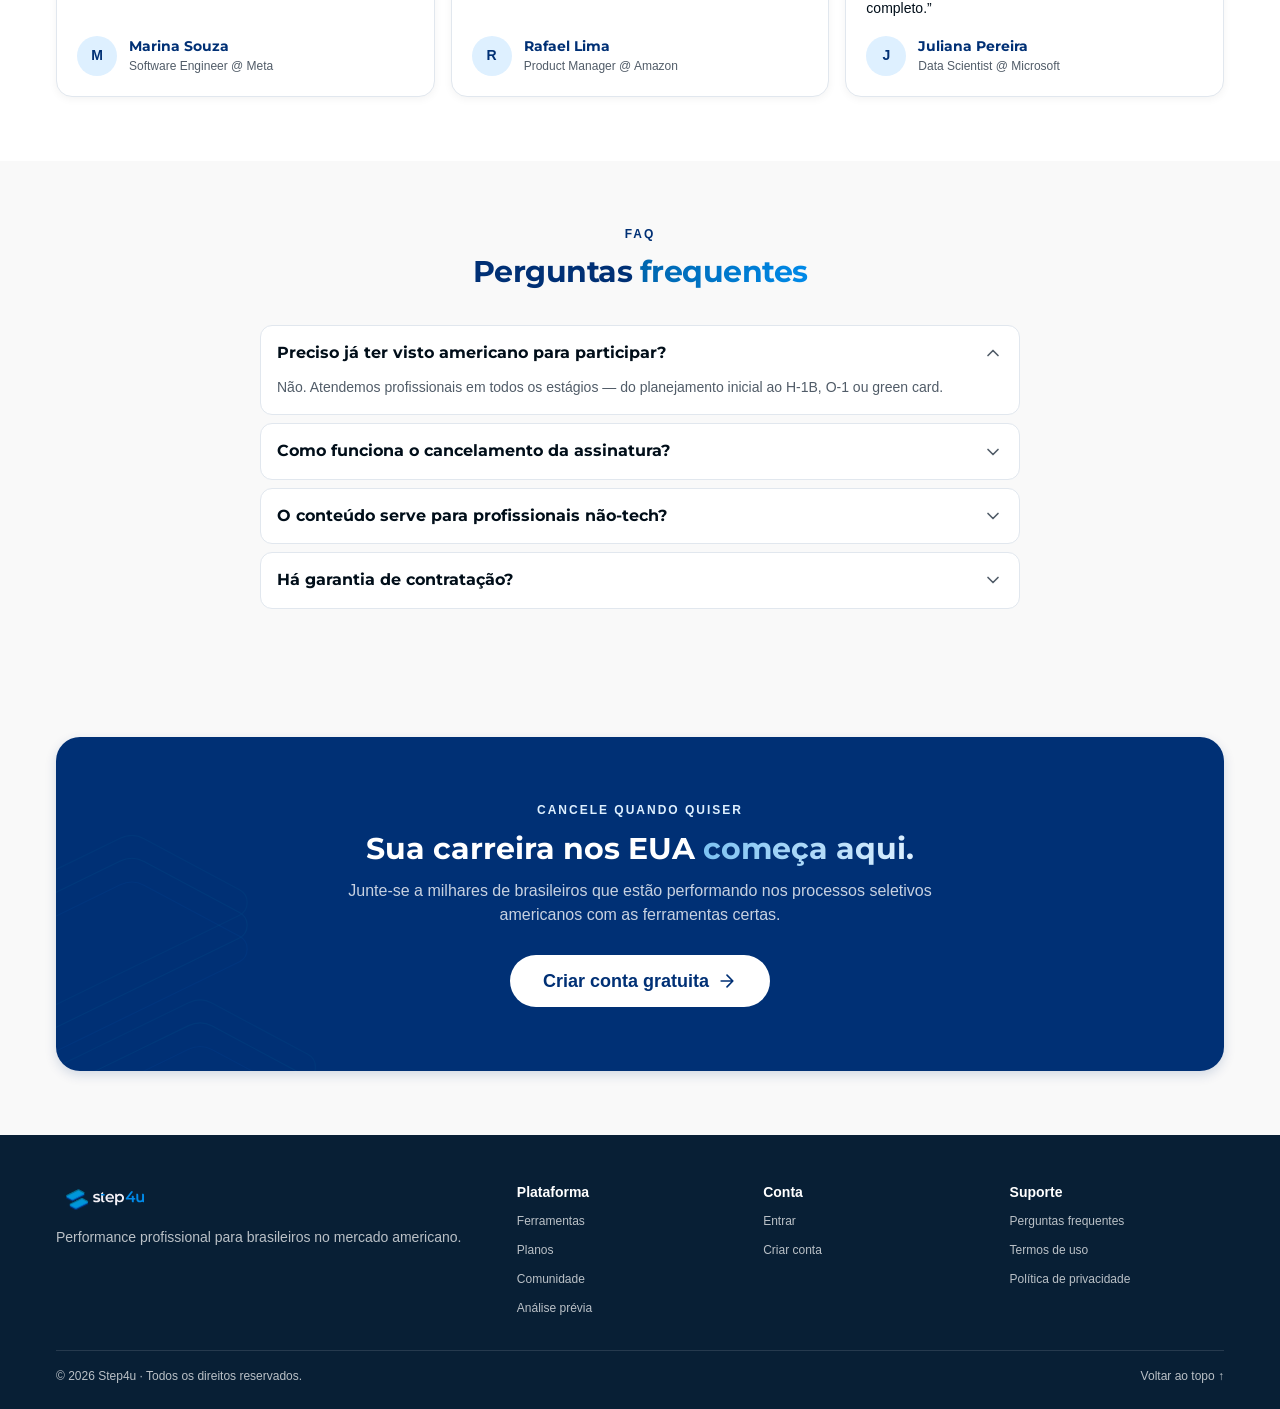
==== commit dc6e4bf4: "style(landing): itens do plano Pro fazem 'ola' e ficam em negrito um a um no hover Co-Authored-By: C" ====
--- a/index.html
+++ b/index.html
@@ -47,7 +47,7 @@
     })(document);
   </script>
   <noscript><link rel="stylesheet" href="assets/css/fonts.css?v=1"></noscript>
-  <link rel="stylesheet" href="assets/css/styles.css?v=16">
+  <link rel="stylesheet" href="assets/css/styles.css?v=18">
   <script src="assets/js/main.js?v=4" defer></script>
 
   <!-- Dados estruturados (Google e LLMs) -->
--- a/assets/css/styles.css
+++ b/assets/css/styles.css
@@ -342,6 +342,23 @@
 .checklist { display: grid; gap: 8px; margin-bottom: 16px; flex: 1; }
 .checklist li { display: flex; gap: 8px; font-size: 14px; line-height: 1.4; }
 .checklist .icon { width: 16px; height: 16px; color: var(--accent); margin-top: 1px; }
+/* Card em destaque: no hover os itens fazem uma "ola" (crescem um a um e
+   voltam) e cada um fica em negrito quando a onda passa por ele. */
+.plan--featured .checklist li { transform-origin: left center; }
+.plan--featured:hover .checklist li,
+.plan--featured:focus-within .checklist li {
+  animation: checklist-ola .5s ease-in-out both;
+}
+.plan--featured .checklist li:nth-child(2) { animation-delay: 150ms; }
+.plan--featured .checklist li:nth-child(3) { animation-delay: 300ms; }
+.plan--featured .checklist li:nth-child(4) { animation-delay: 450ms; }
+.plan--featured .checklist li:nth-child(5) { animation-delay: 600ms; }
+.plan--featured .checklist li:nth-child(6) { animation-delay: 750ms; }
+@keyframes checklist-ola {
+  0% { transform: none; font-weight: 400; }
+  50% { transform: translateX(4px) scale(1.08); font-weight: 700; }
+  100% { transform: none; font-weight: 700; }
+}
 
 /* Depoimentos */
 .testimonial figure { display: flex; flex-direction: column; height: 100%; margin: 0; }
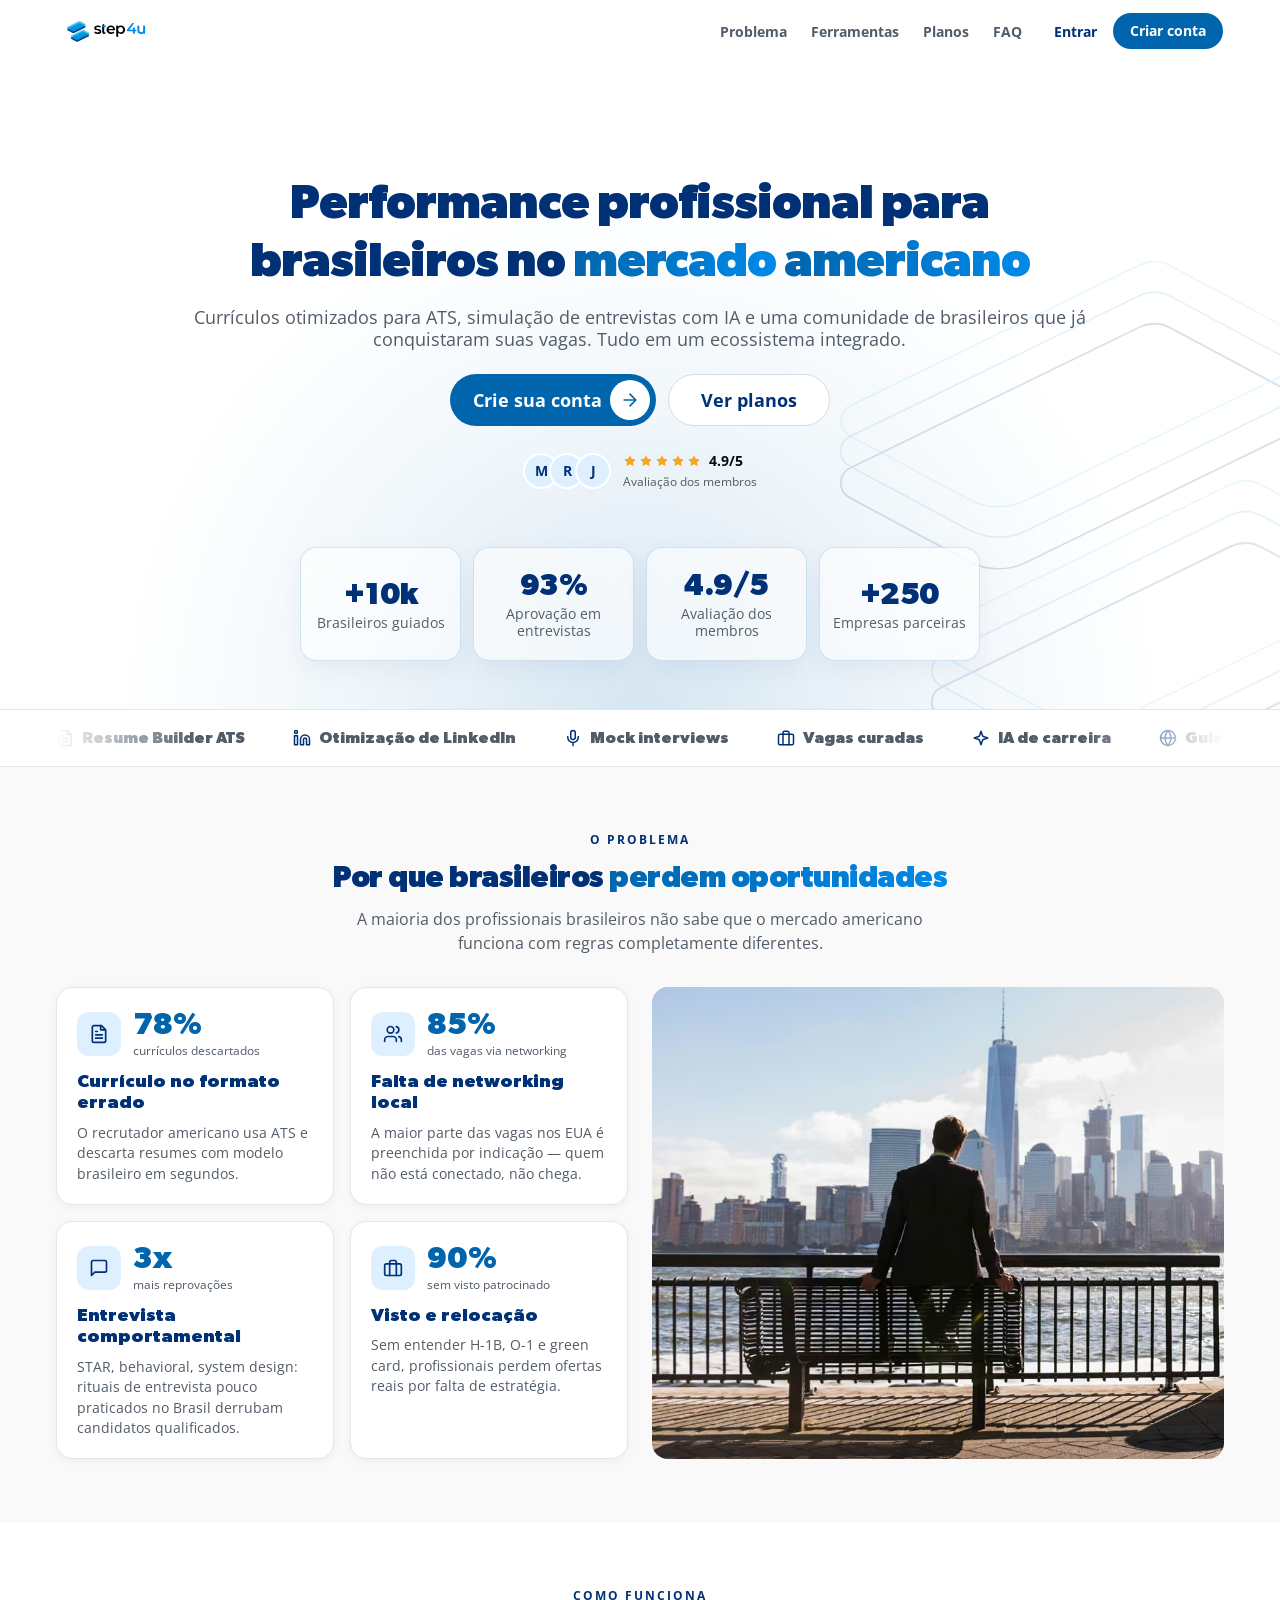
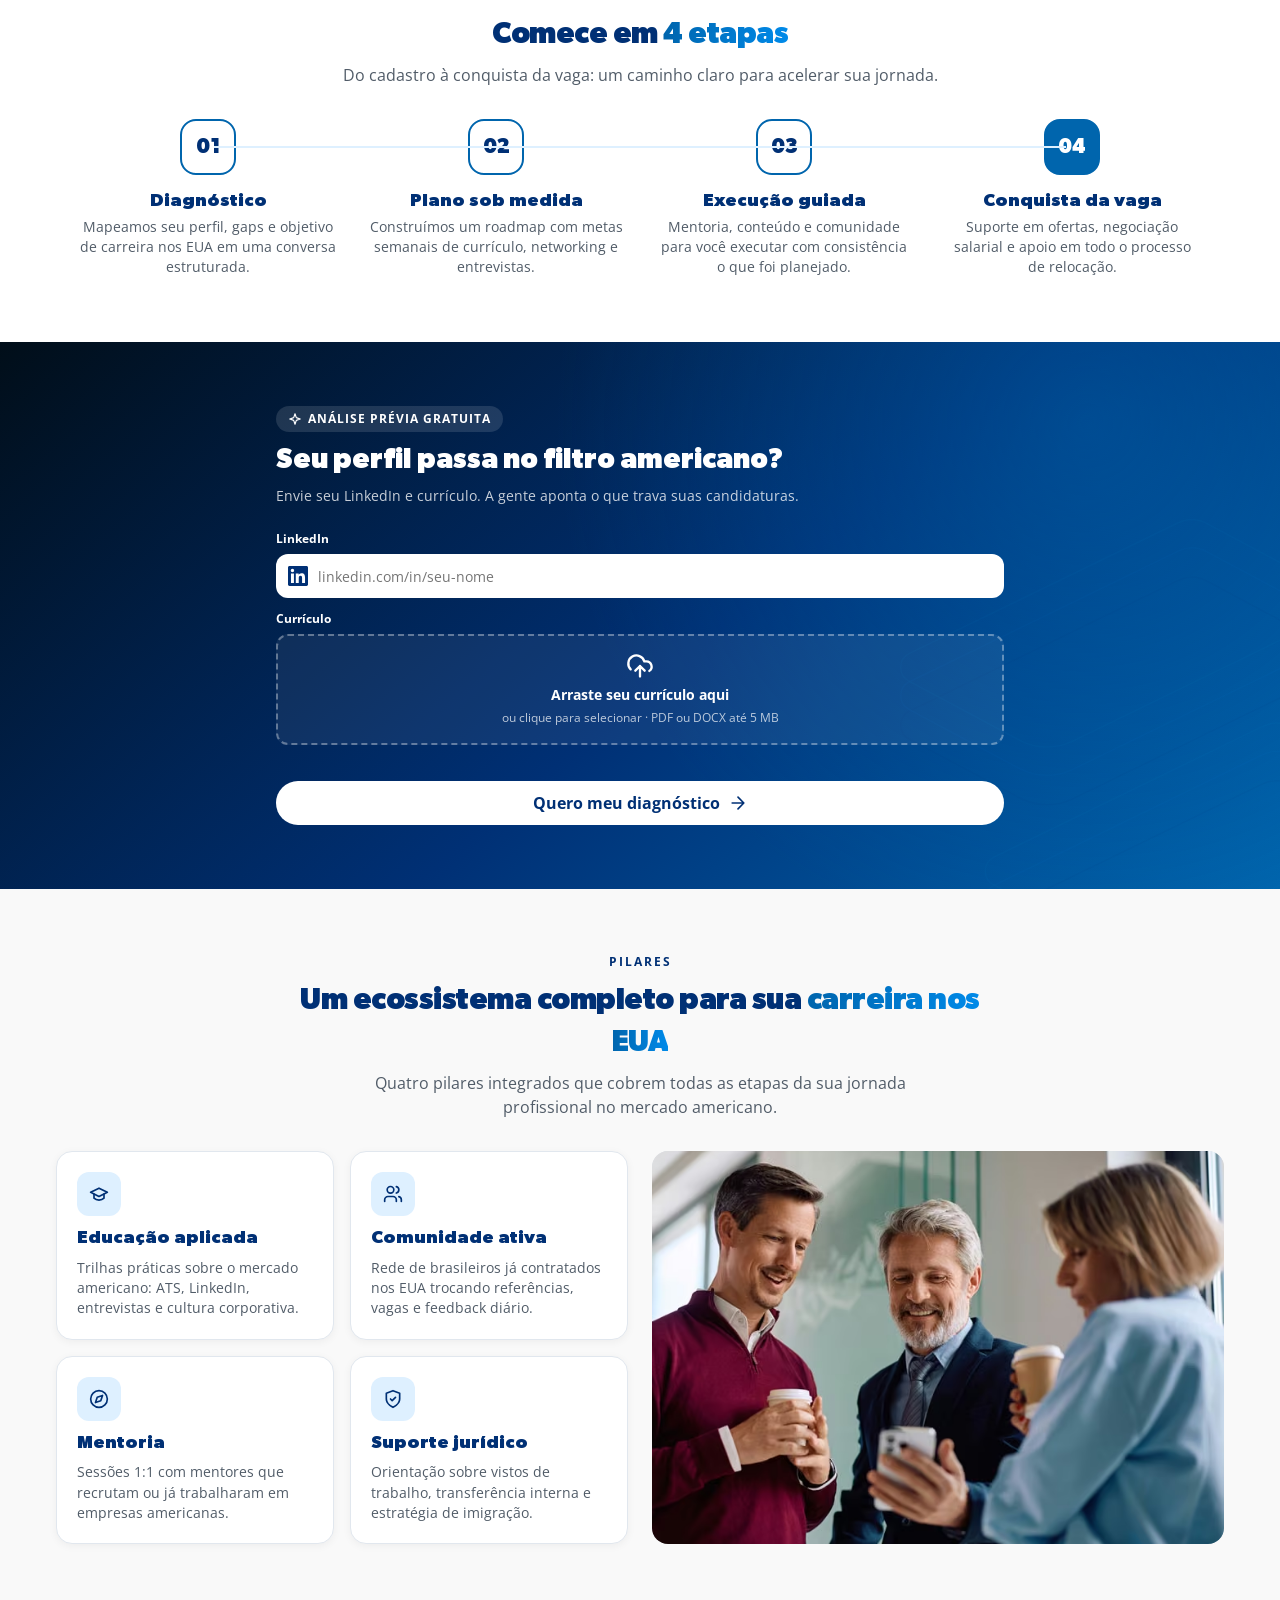
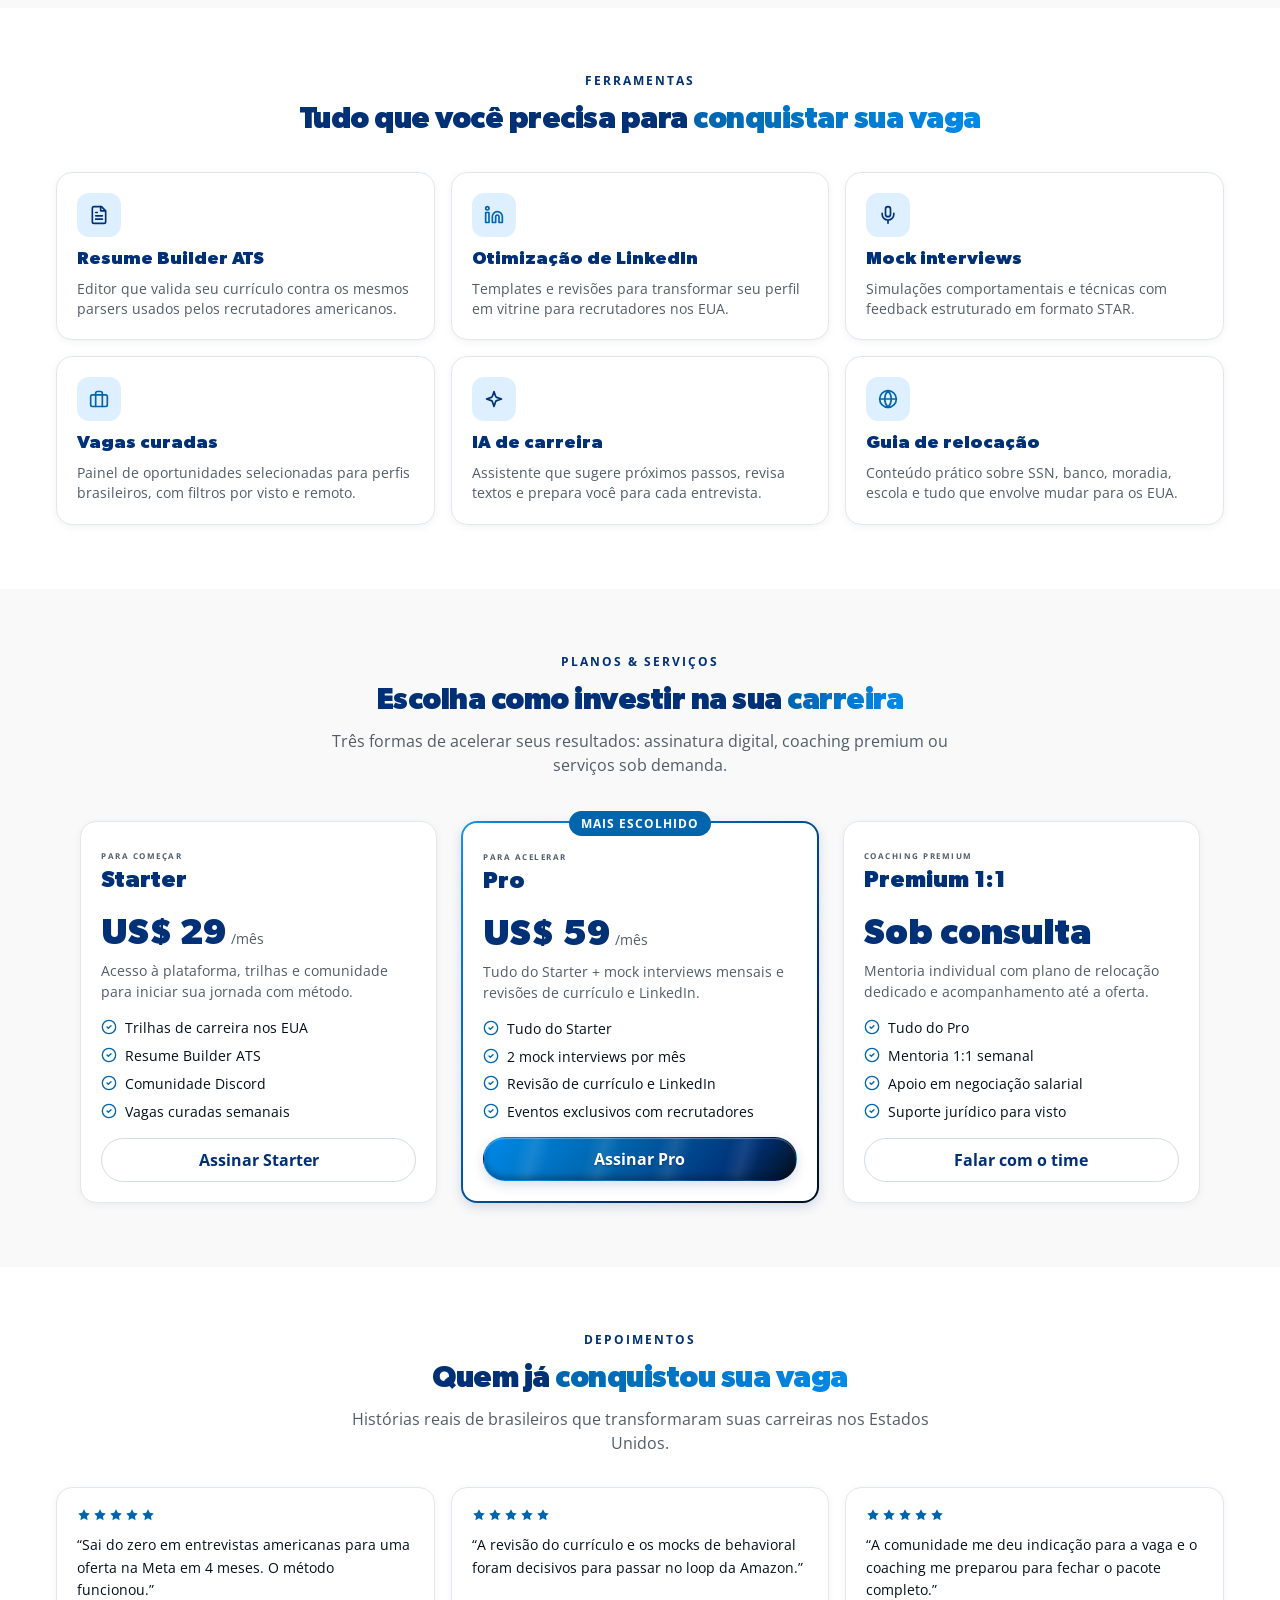
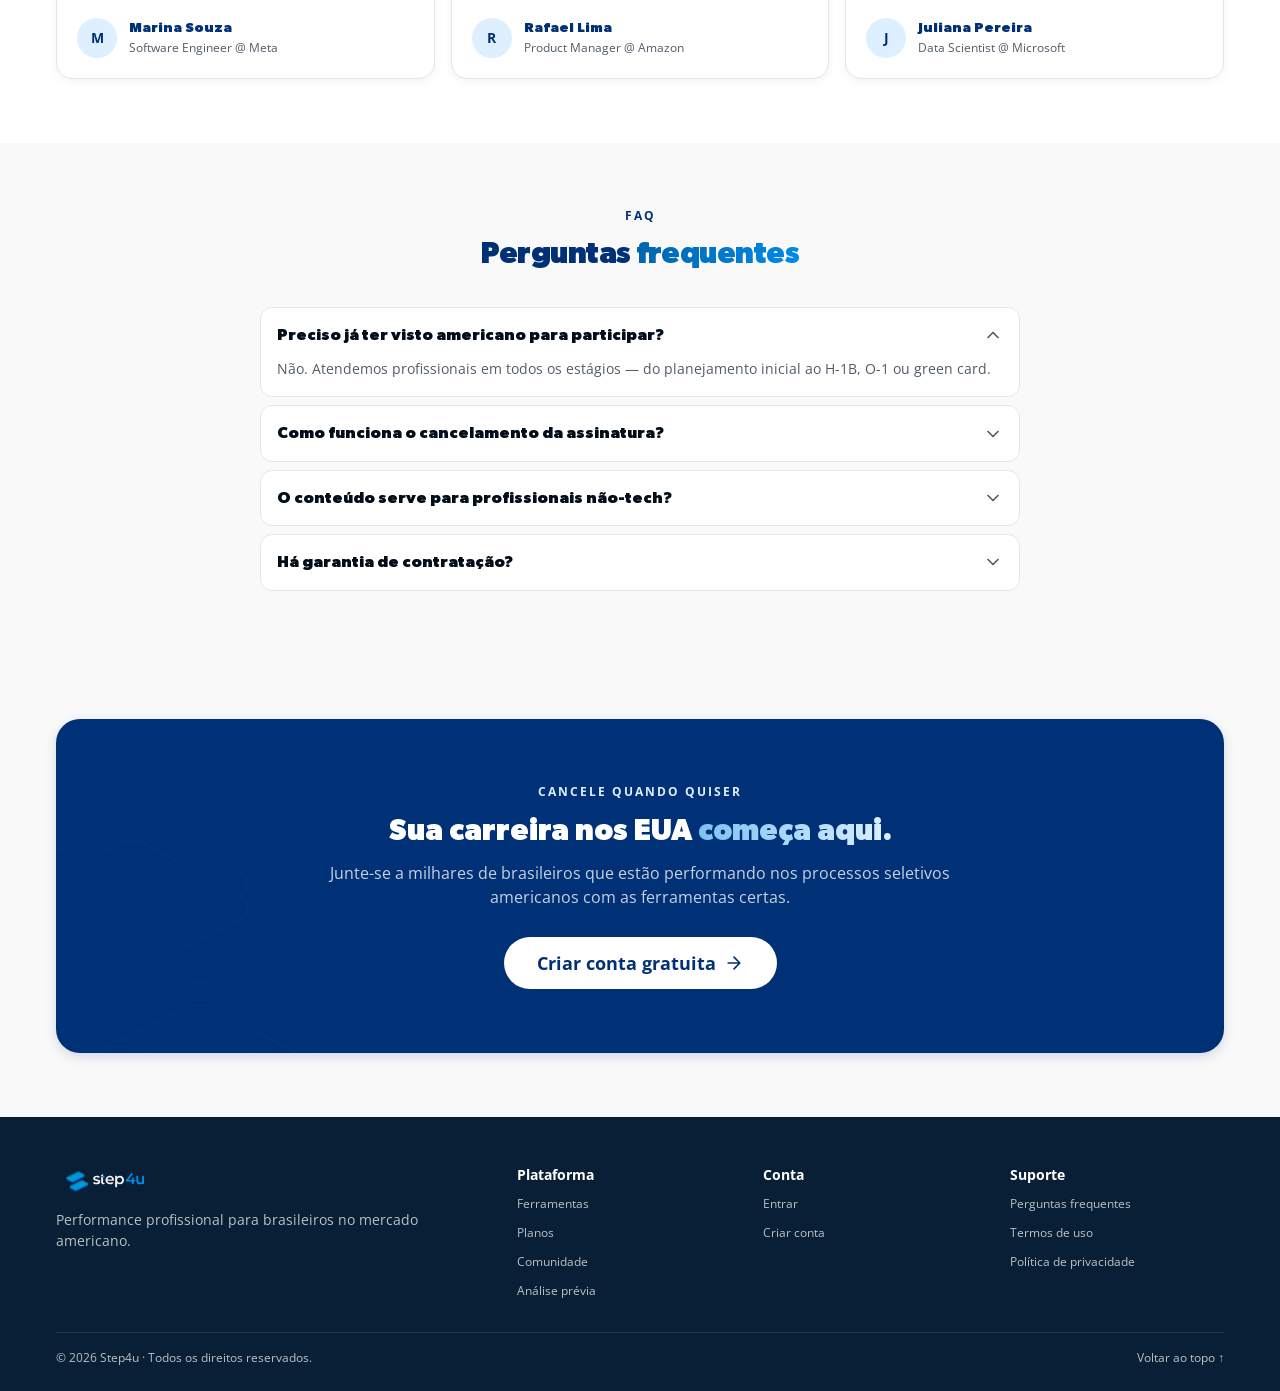
==== commit a2f8fc76: "style(landing): Gibson nos títulos e Open Sans no texto Troca a Montserrat/Arial pelas fontes da mar" ====
--- a/index.html
+++ b/index.html
@@ -39,15 +39,15 @@
       var h = d.head, file = location.protocol === 'file:';
       function add(attrs) { var l = d.createElement('link'); for (var k in attrs) l.setAttribute(k, attrs[k]); h.appendChild(l); }
       if (file) { add({ rel: 'stylesheet', href: 'assets/css/fonts-inline.css' }); return; }
-      ['800', '700'].forEach(function (w) {
-        add({ rel: 'preload', href: 'assets/fonts/montserrat-' + w + '.woff2', as: 'font', type: 'font/woff2', crossorigin: '' });
+      ['gibson-700', 'opensans-400'].forEach(function (f) {
+        add({ rel: 'preload', href: 'assets/fonts/' + f + '.woff2', as: 'font', type: 'font/woff2', crossorigin: '' });
       });
-      add({ rel: 'stylesheet', href: 'assets/css/fonts.css?v=1' });
+      add({ rel: 'stylesheet', href: 'assets/css/fonts.css?v=2' });
       add({ rel: 'manifest', href: 'site.webmanifest' });
     })(document);
   </script>
-  <noscript><link rel="stylesheet" href="assets/css/fonts.css?v=1"></noscript>
-  <link rel="stylesheet" href="assets/css/styles.css?v=18">
+  <noscript><link rel="stylesheet" href="assets/css/fonts.css?v=2"></noscript>
+  <link rel="stylesheet" href="assets/css/styles.css?v=19">
   <script src="assets/js/main.js?v=4" defer></script>
 
   <!-- Dados estruturados (Google e LLMs) -->
--- a/assets/css/fonts.css
+++ b/assets/css/fonts.css
@@ -1,3 +1,5 @@
-/* Montserrat auto-hospedada (só latim). Usada quando a página vem de um servidor. */
-@font-face{font-family:"Montserrat";font-style:normal;font-weight:700;font-display:swap;src:url("../fonts/montserrat-700.woff2") format("woff2")}
-@font-face{font-family:"Montserrat";font-style:normal;font-weight:800;font-display:swap;src:url("../fonts/montserrat-800.woff2") format("woff2")}
+/* Gibson (títulos) e Open Sans (texto), auto-hospedadas e recortadas para latim.
+   Usadas quando a página vem de um servidor. */
+@font-face{font-family:"Gibson";font-style:normal;font-weight:700;font-display:swap;src:url("../fonts/gibson-700.woff2") format("woff2")}
+@font-face{font-family:"Open Sans";font-style:normal;font-weight:400;font-display:swap;src:url("../fonts/opensans-400.woff2") format("woff2")}
+@font-face{font-family:"Open Sans";font-style:normal;font-weight:700;font-display:swap;src:url("../fonts/opensans-700.woff2") format("woff2")}
--- a/assets/css/styles.css
+++ b/assets/css/styles.css
@@ -4,6 +4,11 @@
    ========================================================================= */
 
 /* Fontes: ver assets/css/fonts.css (servidor) e fonts-inline.css (arquivo local). */
+/* Arial com as medidas ajustadas para ocupar o mesmo espaço da Gibson e da
+   Open Sans enquanto elas carregam: a troca de fonte não desloca o layout (CLS 0). */
+@font-face { font-family: "Gibson Fallback"; src: local("Arial Bold"), local("Arial-BoldMT"), local("Arial"); font-weight: 700; size-adjust: 100.5%; ascent-override: 79.6%; descent-override: 19.9%; line-gap-override: 19.9%; }
+@font-face { font-family: "Open Sans Fallback"; src: local("Arial"), local("ArialMT"); font-weight: 400; size-adjust: 104.7%; ascent-override: 102.1%; descent-override: 28%; line-gap-override: 0%; }
+@font-face { font-family: "Open Sans Fallback"; src: local("Arial Bold"), local("Arial-BoldMT"); font-weight: 700; size-adjust: 103.4%; ascent-override: 103.4%; descent-override: 28.3%; line-gap-override: 0%; }
 
 :root {
   --deep: #003075;      /* azul profundo: títulos, botão principal */
@@ -23,8 +28,8 @@
   --container: 1200px;
   --gutter: 16px;
   --header-h: 64px;
-  --font-display: "Montserrat", Arial, Helvetica, sans-serif;
-  --font-body: Arial, Helvetica, sans-serif;
+  --font-display: "Gibson", "Gibson Fallback", Arial, Helvetica, sans-serif;
+  --font-body: "Open Sans", "Open Sans Fallback", Arial, Helvetica, sans-serif;
   --shadow-card: 0 2px 8px rgba(1, 14, 25, .05);
   --shadow-brand: 0 4px 12px rgba(0, 48, 117, .16);
 }
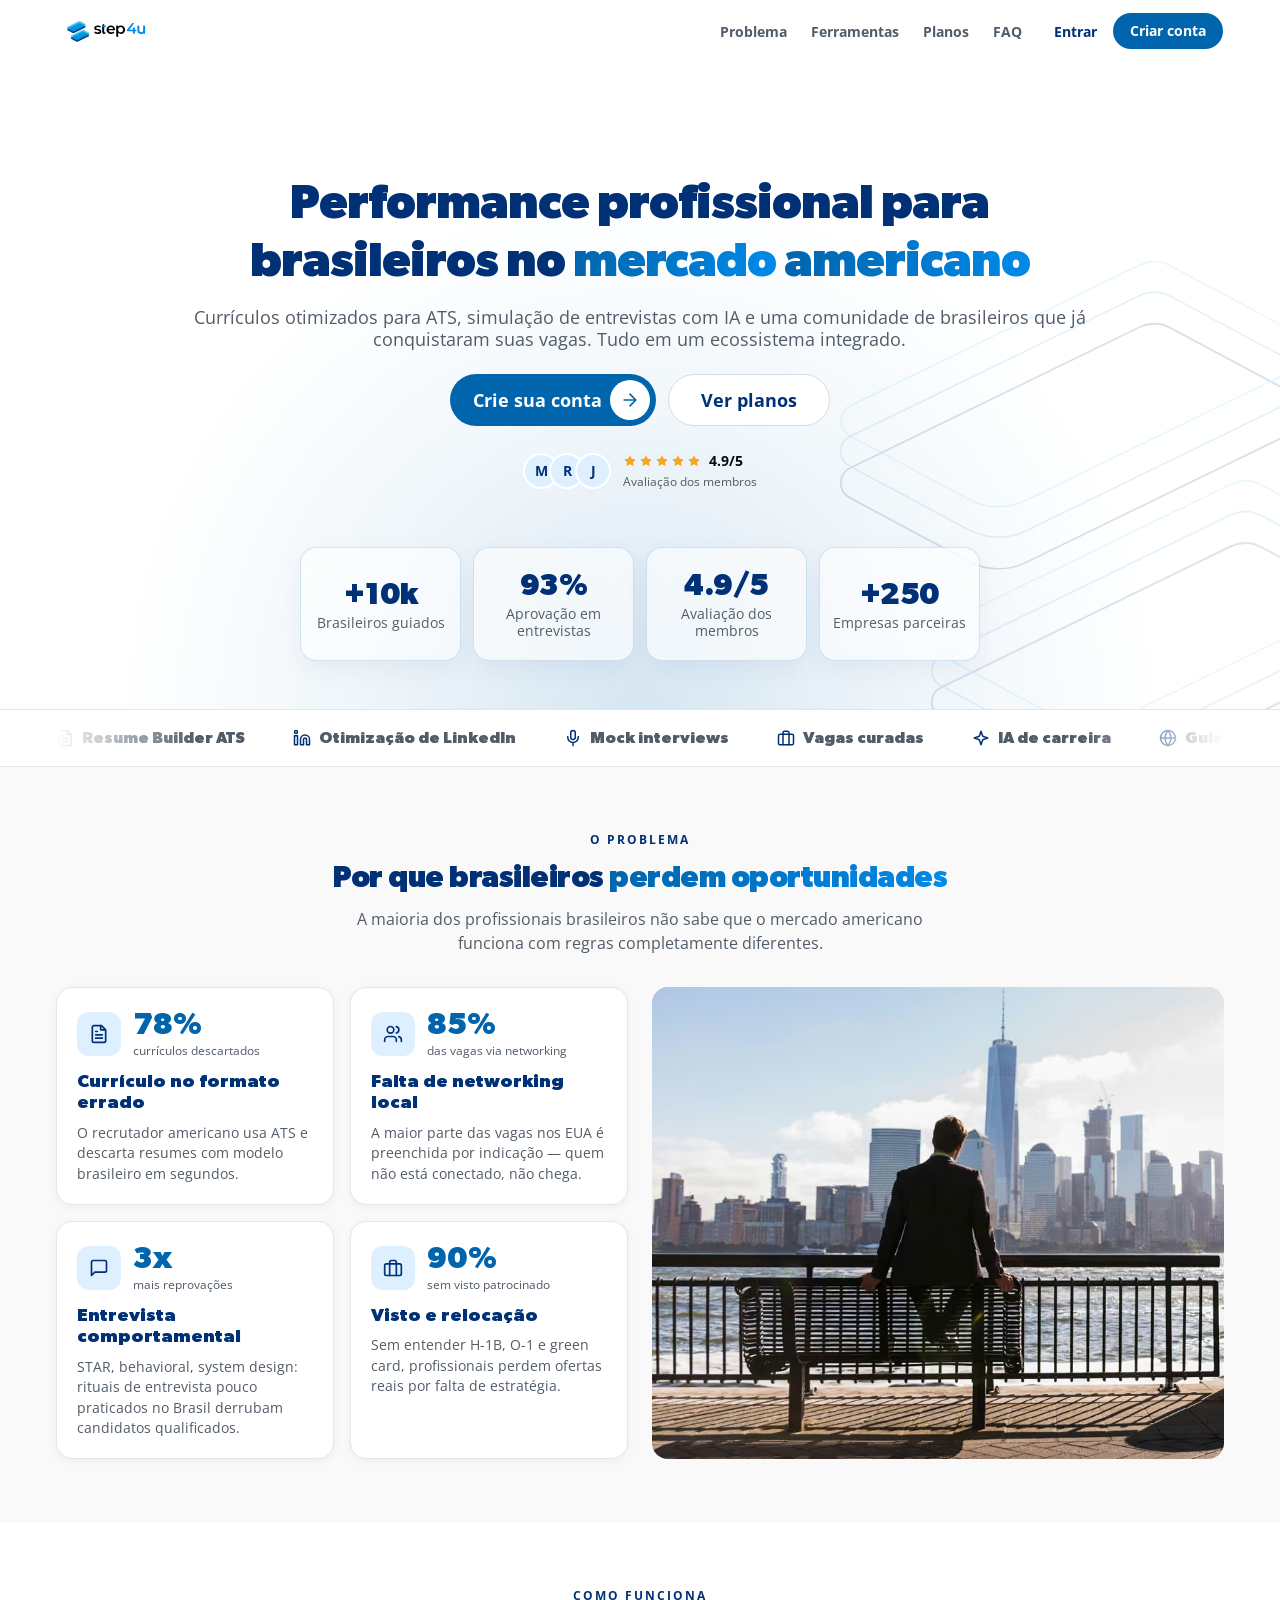
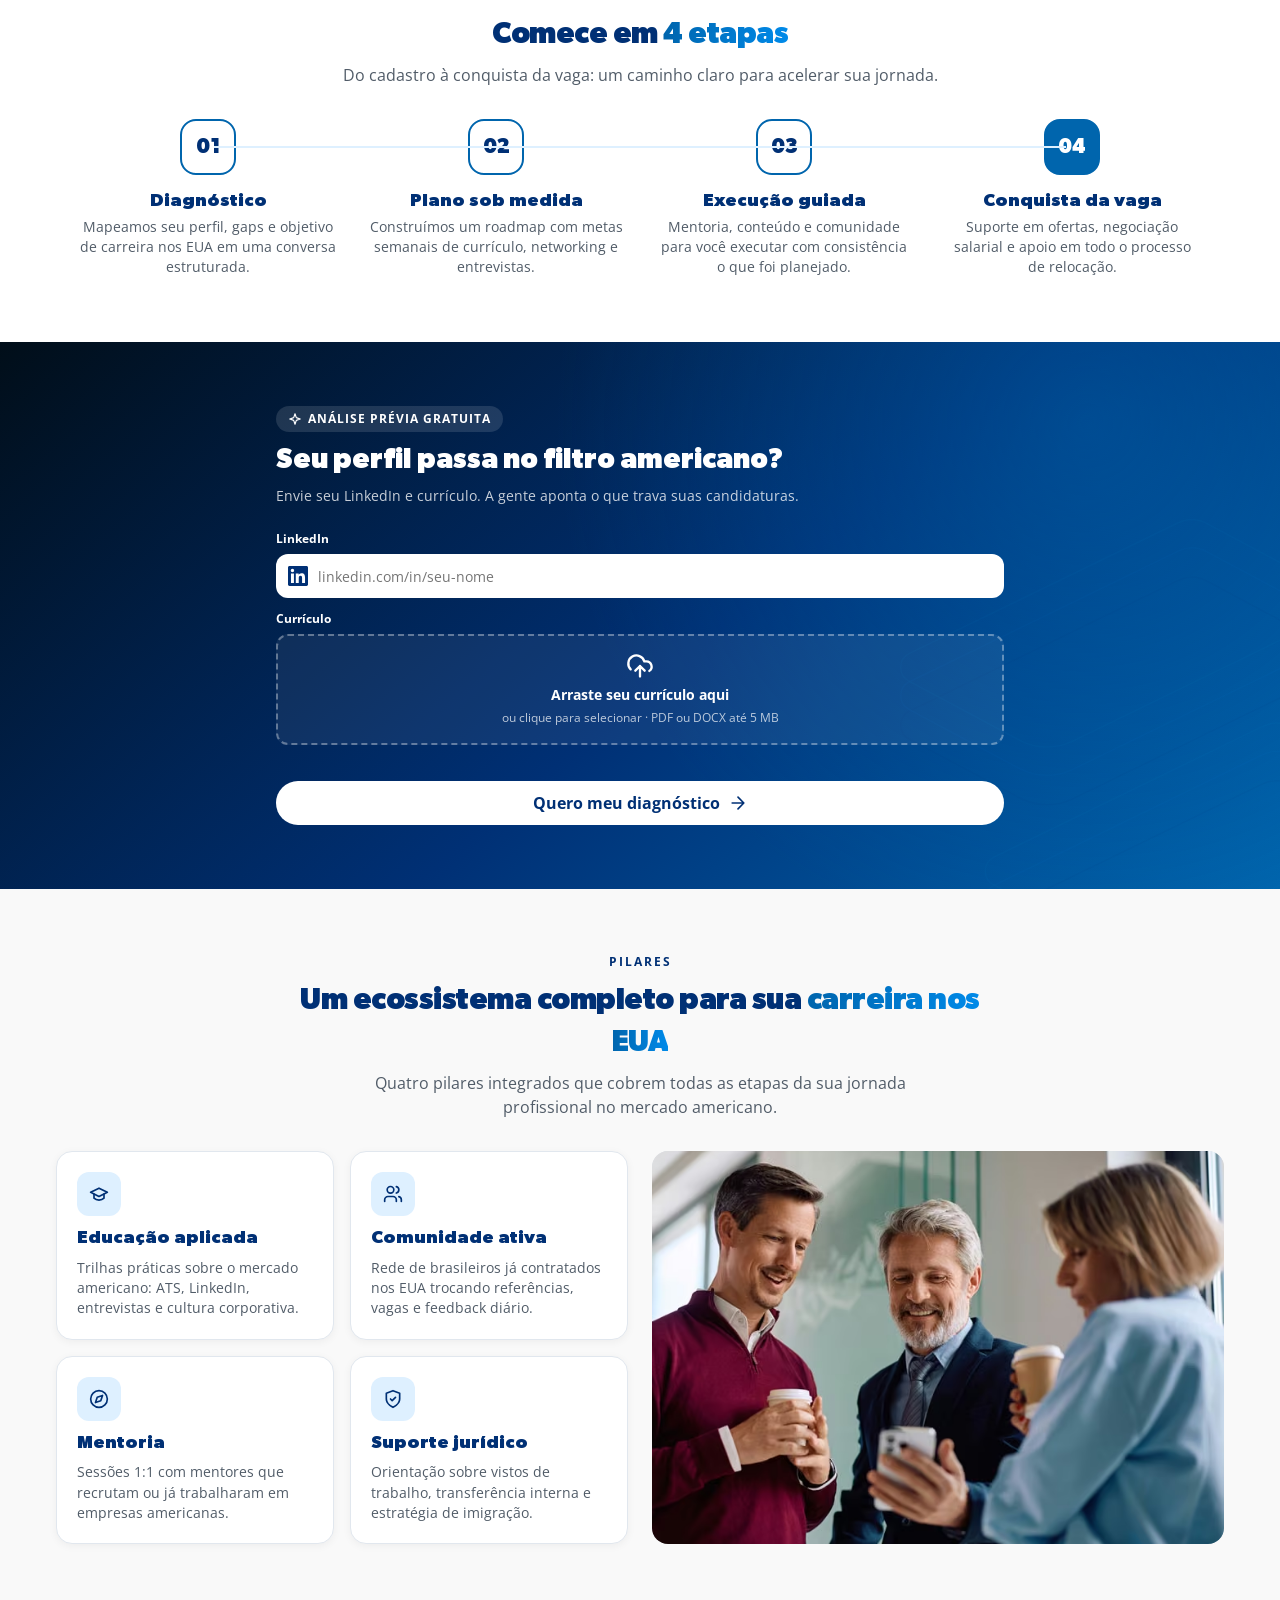
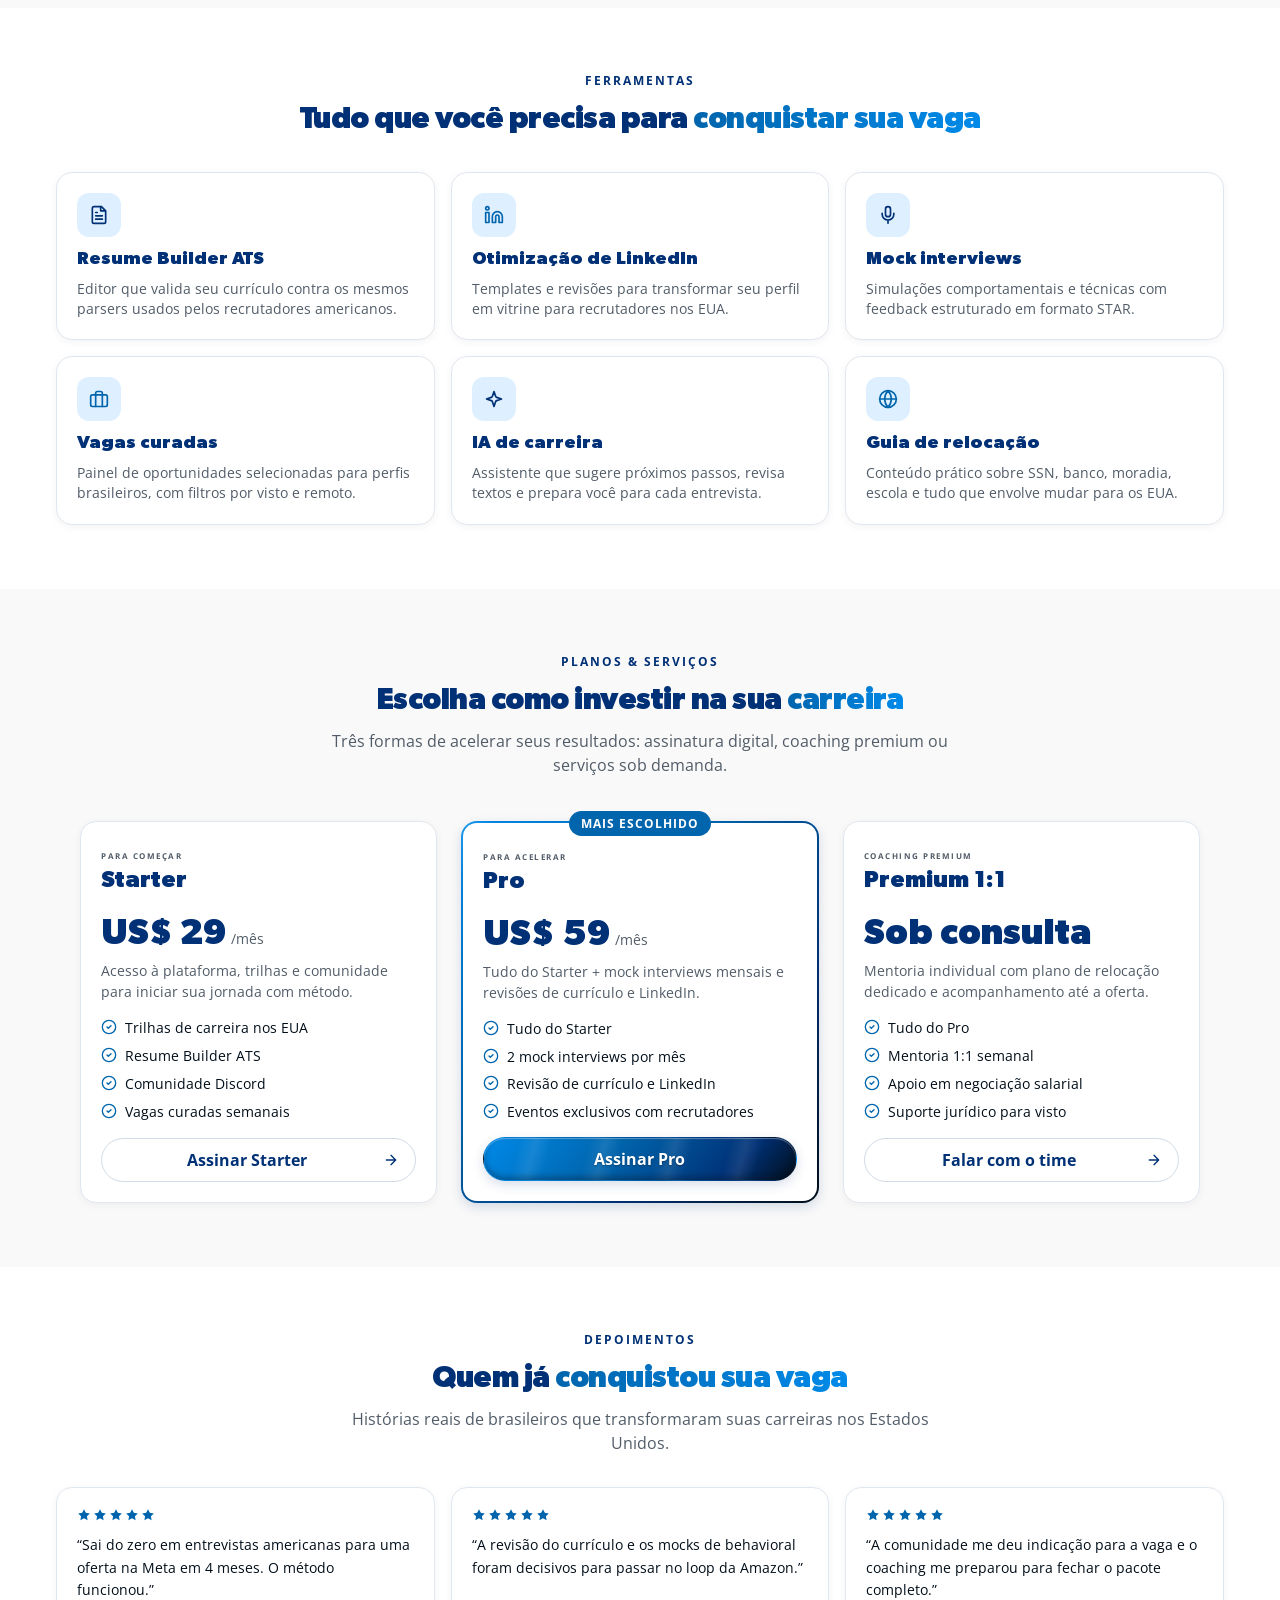
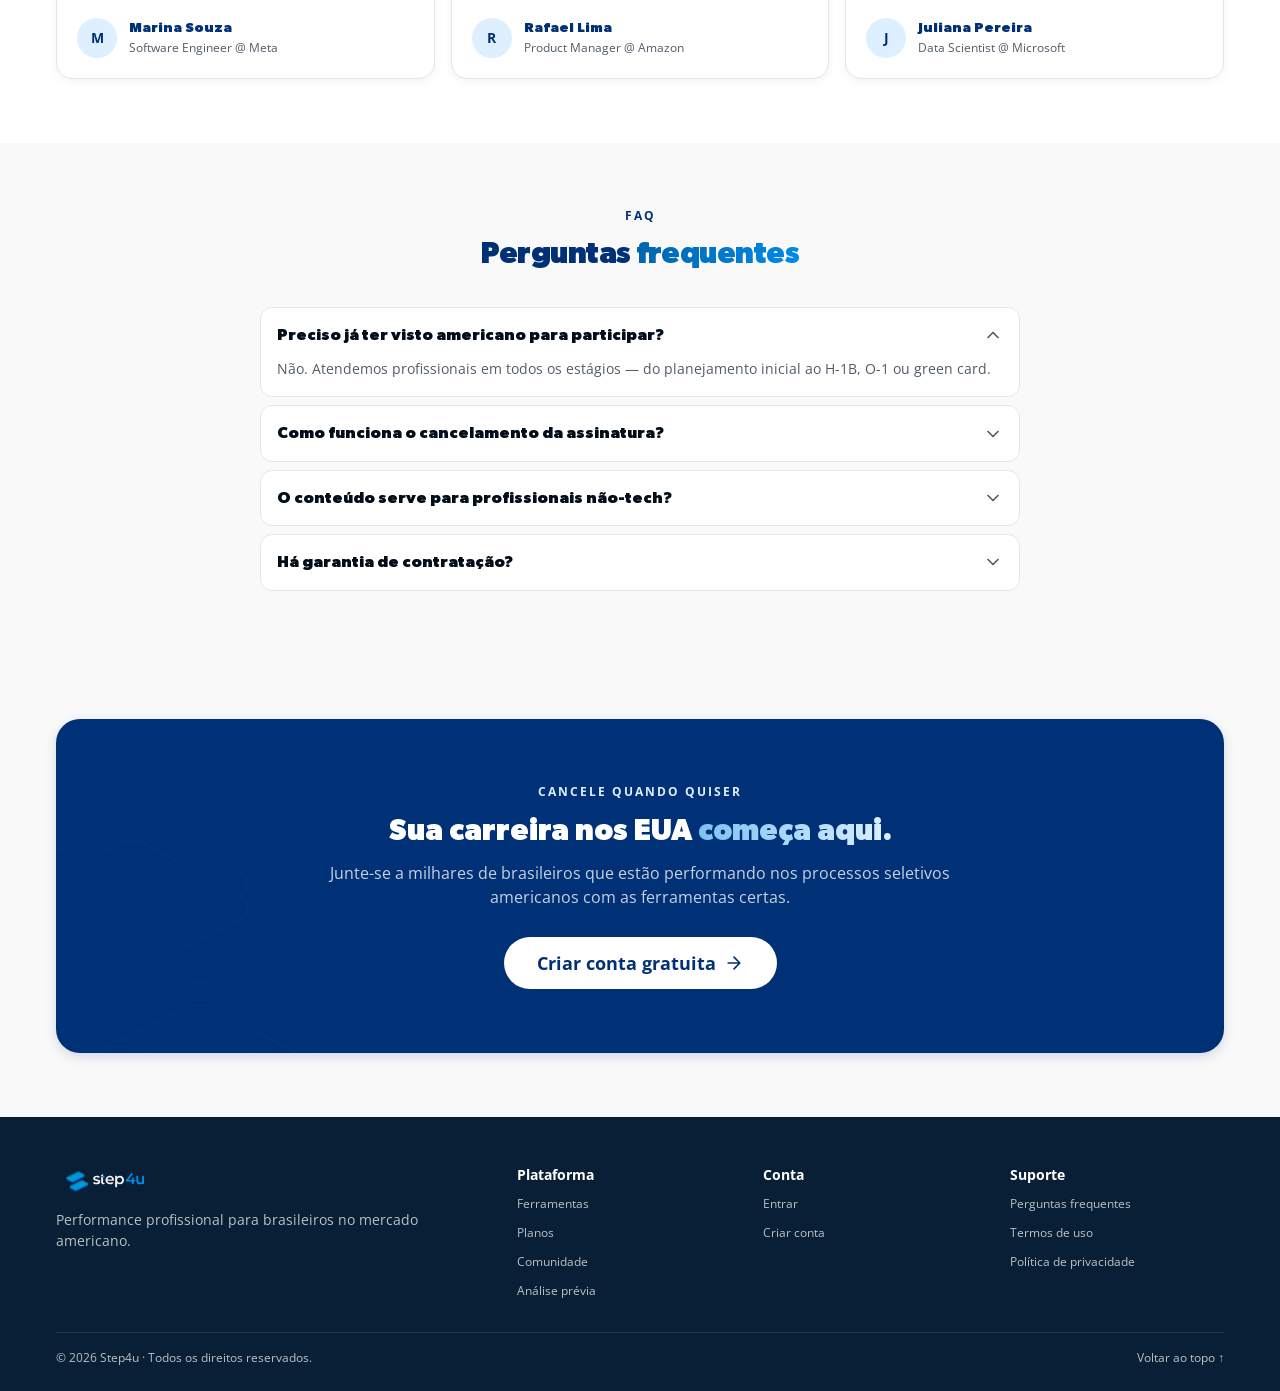
==== commit 9008d4e9: "style(landing): efeito flow (preenchimento circular e setas) nos botões Starter e Premium Co-Authore" ====
--- a/index.html
+++ b/index.html
@@ -47,7 +47,7 @@
     })(document);
   </script>
   <noscript><link rel="stylesheet" href="assets/css/fonts.css?v=2"></noscript>
-  <link rel="stylesheet" href="assets/css/styles.css?v=19">
+  <link rel="stylesheet" href="assets/css/styles.css?v=20">
   <script src="assets/js/main.js?v=4" defer></script>
 
   <!-- Dados estruturados (Google e LLMs) -->
@@ -474,7 +474,7 @@
               <li><svg class="icon" aria-hidden="true"><use href="#i-check"/></svg>Comunidade Discord</li>
               <li><svg class="icon" aria-hidden="true"><use href="#i-check"/></svg>Vagas curadas semanais</li>
             </ul>
-            <a class="btn btn--outline btn--block" href="https://app.step4u.example/auth?mode=signup">Assinar Starter</a>
+            <a class="btn btn--outline btn--block btn--flow" href="https://app.step4u.example/auth?mode=signup"><svg class="icon flow-arrow flow-arrow--in" aria-hidden="true"><use href="#i-arrow"/></svg><span class="flow-text">Assinar Starter</span><span class="flow-fill" aria-hidden="true"></span><svg class="icon flow-arrow flow-arrow--out" aria-hidden="true"><use href="#i-arrow"/></svg></a>
           </li>
           <li class="card plan plan--featured">
             <p class="plan-badge">Mais escolhido</p>
@@ -501,7 +501,7 @@
               <li><svg class="icon" aria-hidden="true"><use href="#i-check"/></svg>Apoio em negociação salarial</li>
               <li><svg class="icon" aria-hidden="true"><use href="#i-check"/></svg>Suporte jurídico para visto</li>
             </ul>
-            <a class="btn btn--outline btn--block" href="https://app.step4u.example/auth?mode=signup">Falar com o time</a>
+            <a class="btn btn--outline btn--block btn--flow" href="https://app.step4u.example/auth?mode=signup"><svg class="icon flow-arrow flow-arrow--in" aria-hidden="true"><use href="#i-arrow"/></svg><span class="flow-text">Falar com o time</span><span class="flow-fill" aria-hidden="true"></span><svg class="icon flow-arrow flow-arrow--out" aria-hidden="true"><use href="#i-arrow"/></svg></a>
           </li>
         </ul>
       </div>
--- a/assets/css/styles.css
+++ b/assets/css/styles.css
@@ -77,6 +77,24 @@
 .btn--accent { background: var(--accent); color: #fff; }
 .btn--outline { background: var(--card); color: var(--deep); border-color: var(--input); }
 .btn--white { background: #fff; color: var(--deep); }
+/* "Flow": no hover um círculo azul cresce do centro e preenche o botão, a seta
+   da direita sai e outra entra pela esquerda, empurrando o texto. */
+.btn--flow { position: relative; overflow: hidden; isolation: isolate; transition: border-color .6s cubic-bezier(.23,1,.32,1), color .6s cubic-bezier(.23,1,.32,1), border-radius .6s cubic-bezier(.23,1,.32,1), transform .2s ease; }
+.btn--flow .flow-text { position: relative; z-index: 1; transform: translateX(-12px); transition: transform .8s ease-out; }
+.btn--flow .flow-fill {
+  position: absolute; top: 50%; left: 50%; z-index: -1; width: 16px; aspect-ratio: 1; border-radius: 50%;
+  background: var(--deep); opacity: 0; transform: translate(-50%, -50%);
+  transition: width .8s cubic-bezier(.19,1,.22,1), opacity .8s cubic-bezier(.19,1,.22,1);
+}
+.btn--flow .flow-arrow { position: absolute; z-index: 2; top: 50%; width: 16px; height: 16px; margin-top: -8px; transition: left .8s cubic-bezier(.34,1.56,.64,1), right .8s cubic-bezier(.34,1.56,.64,1); }
+.btn--flow .flow-arrow--in { left: -25%; }
+.btn--flow .flow-arrow--out { right: 16px; }
+.btn--flow:hover, .btn--flow:focus-visible { border-color: transparent; border-radius: 12px; color: #fff; }
+.btn--flow:hover .flow-text, .btn--flow:focus-visible .flow-text { transform: translateX(12px); }
+.btn--flow:hover .flow-fill, .btn--flow:focus-visible .flow-fill { width: 110%; opacity: 1; }
+.btn--flow:hover .flow-arrow--in, .btn--flow:focus-visible .flow-arrow--in { left: 16px; }
+.btn--flow:hover .flow-arrow--out, .btn--flow:focus-visible .flow-arrow--out { right: -25%; }
+.btn--flow:active { transform: scale(.95); }
 /* Seta em pílula branca dentro do botão */
 .btn--badge { padding: 0 5px 0 22px; }
 .btn-badge { display: grid; place-items: center; padding: 10px; border-radius: 20px; background: #fff; color: var(--accent); }
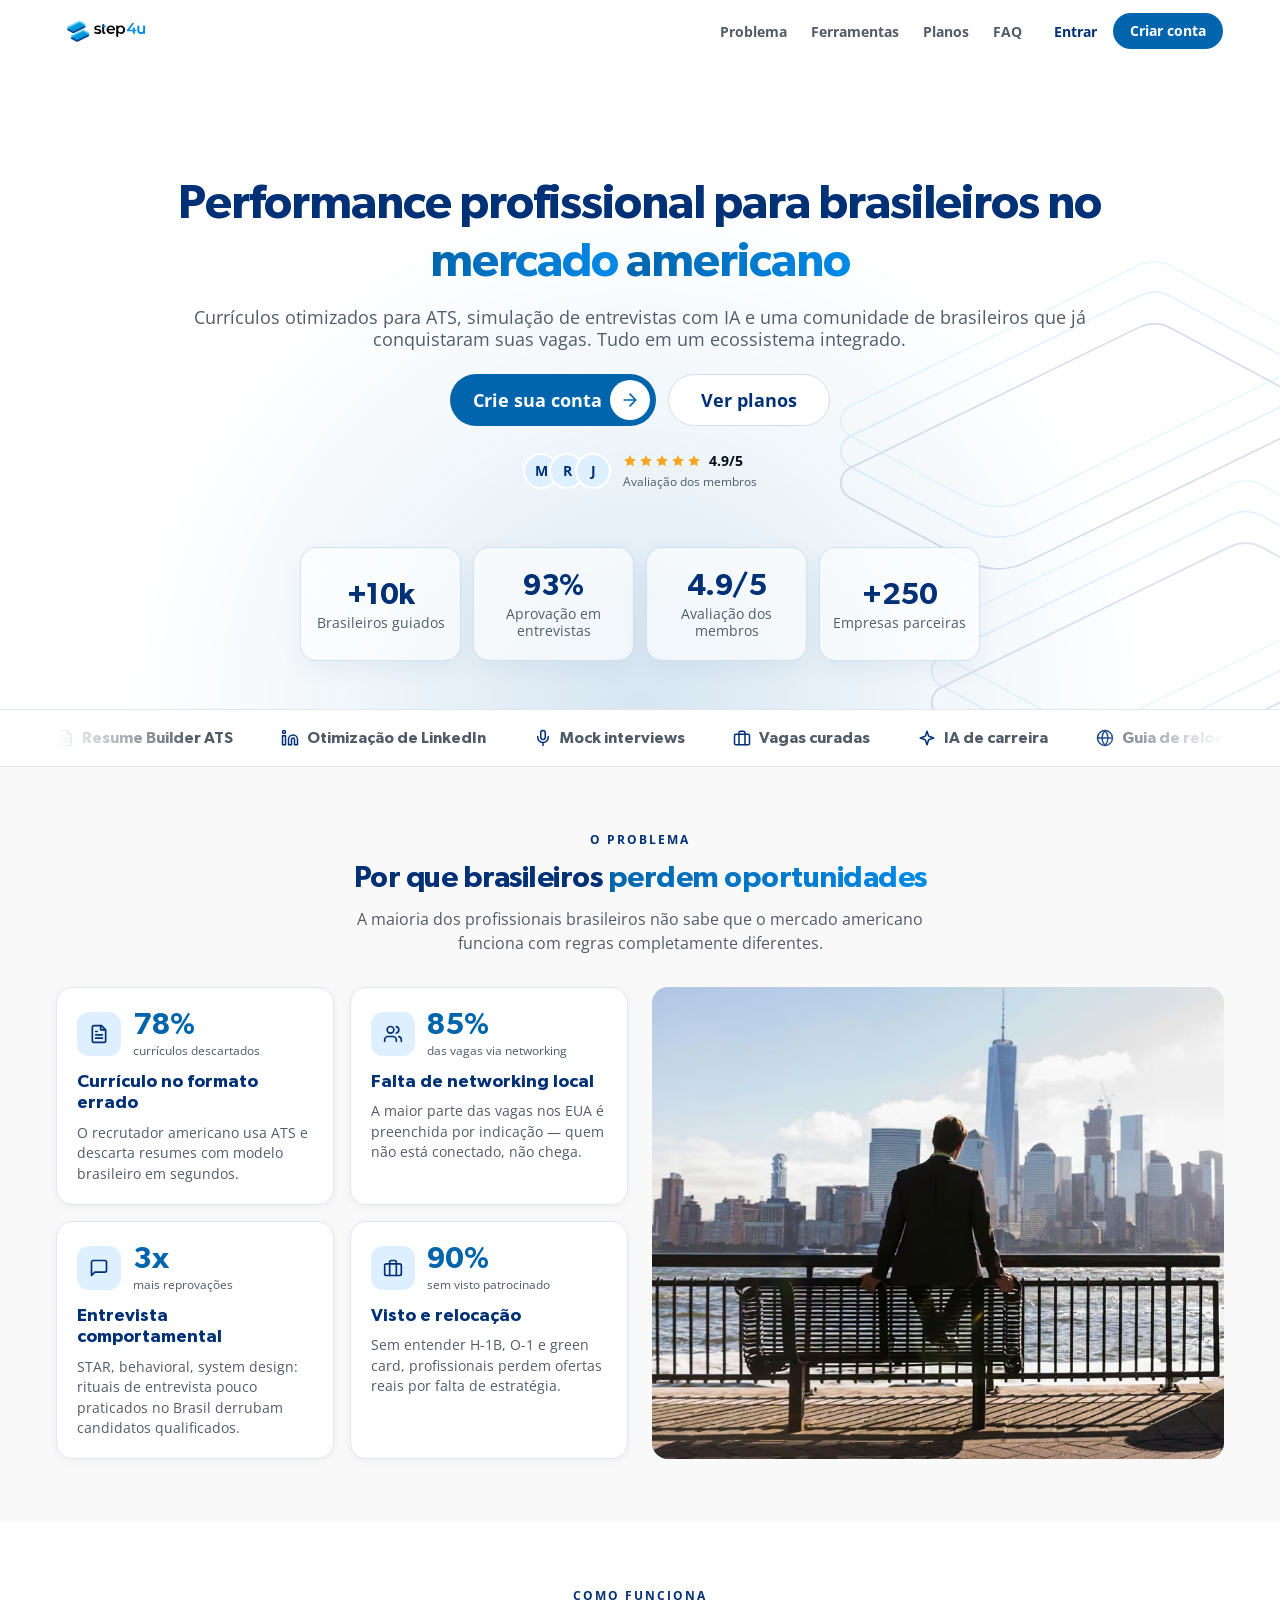
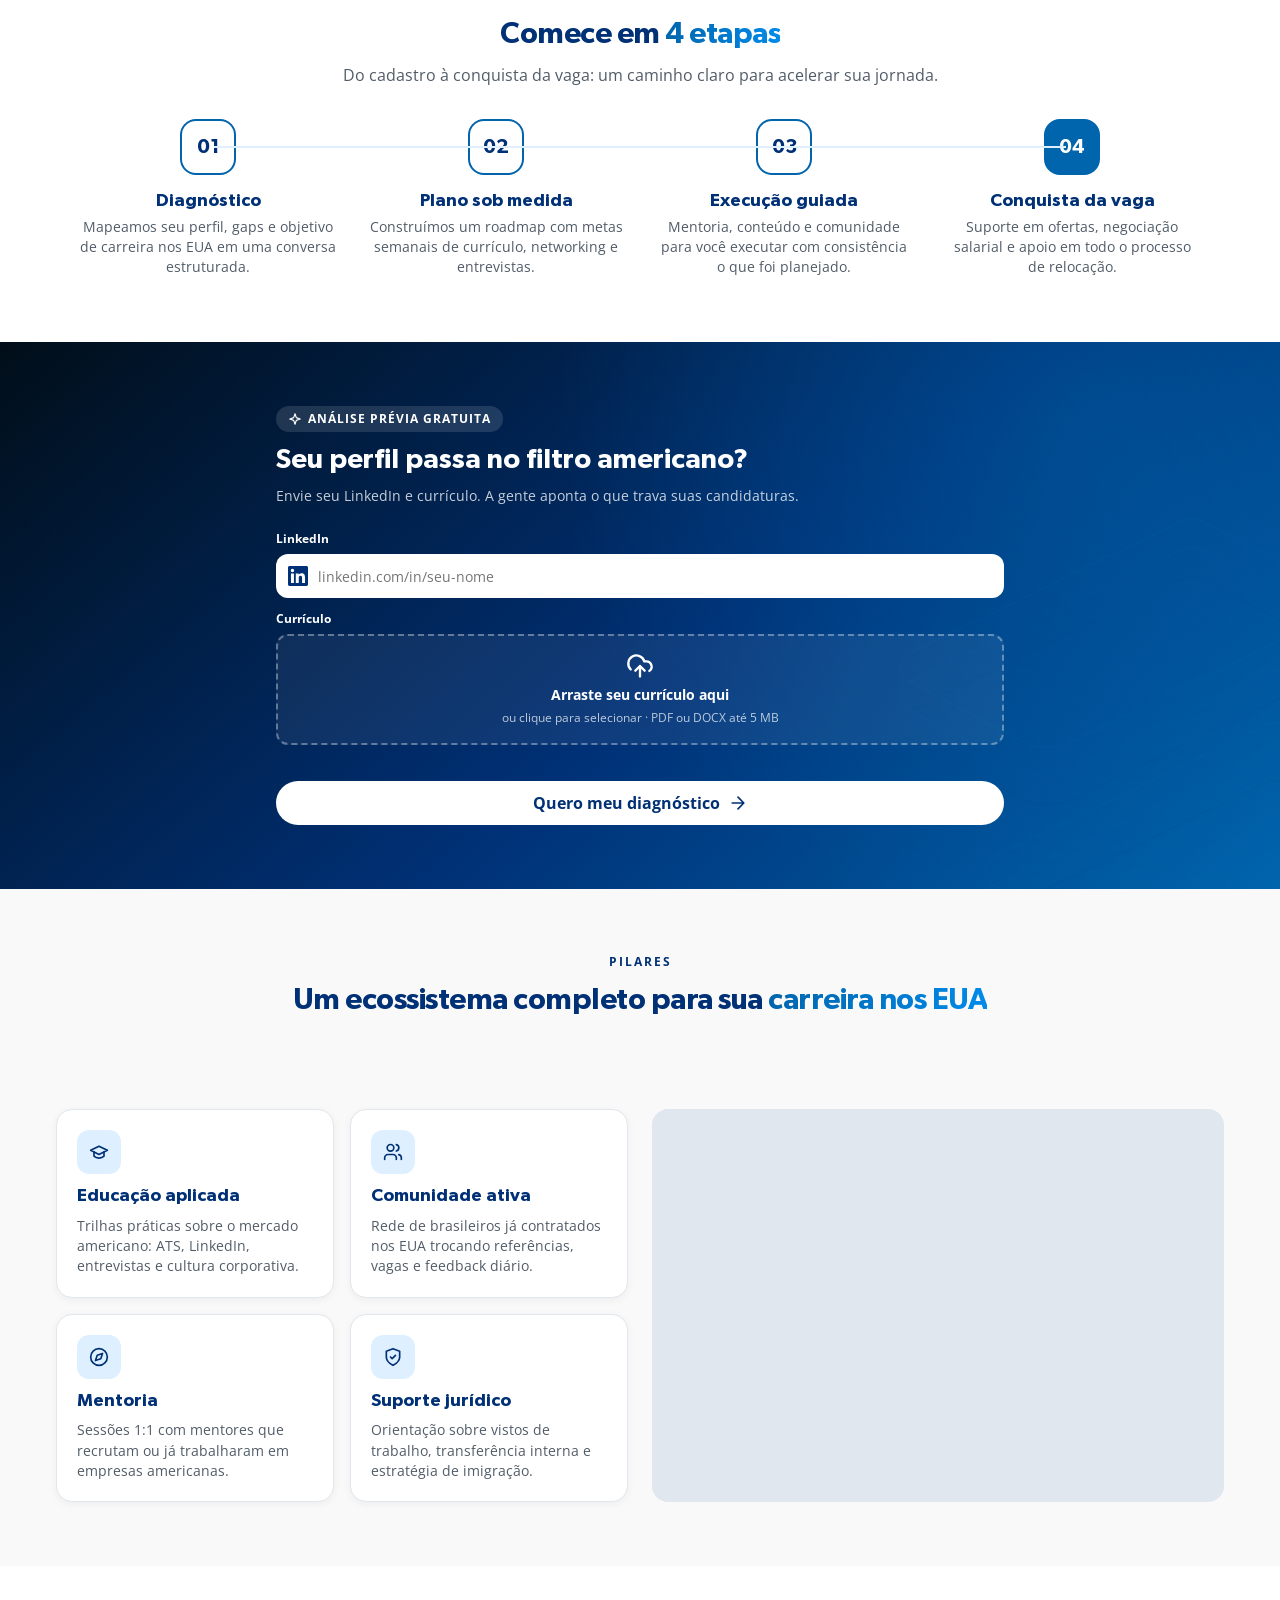
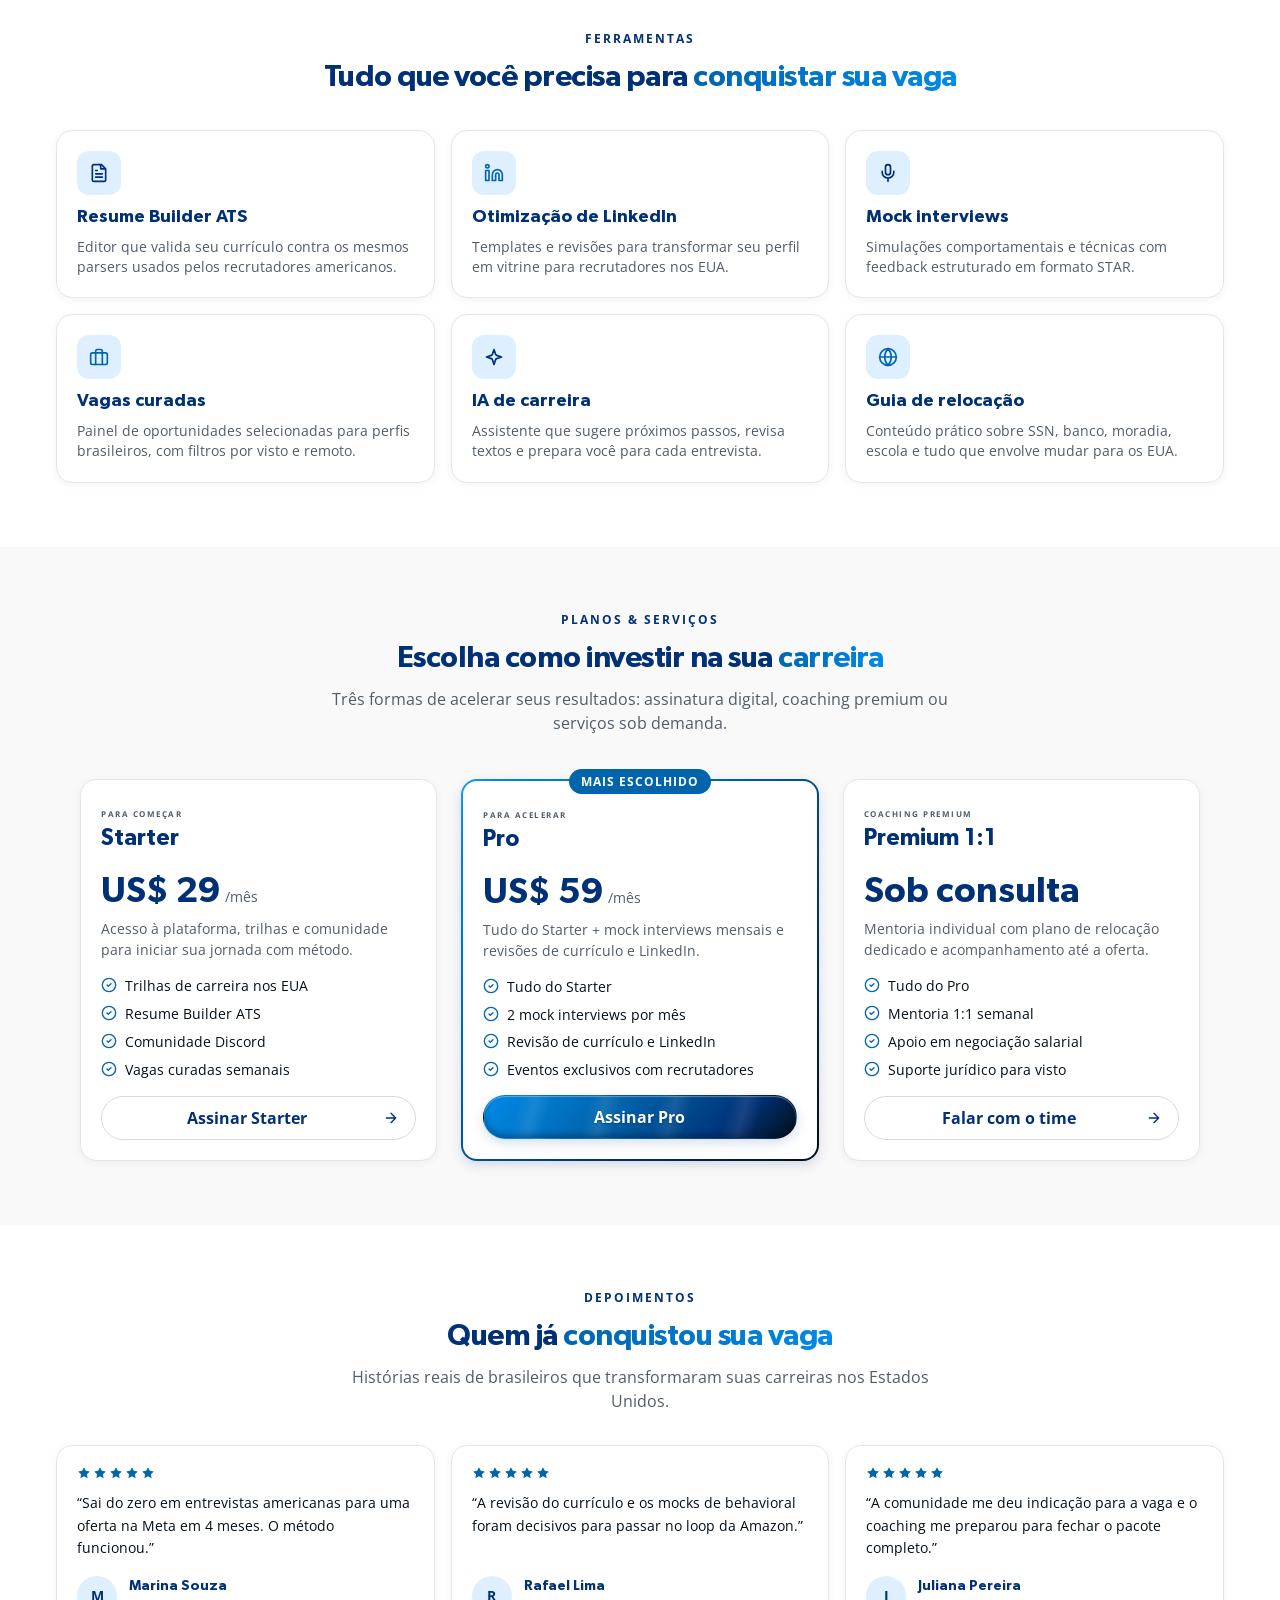
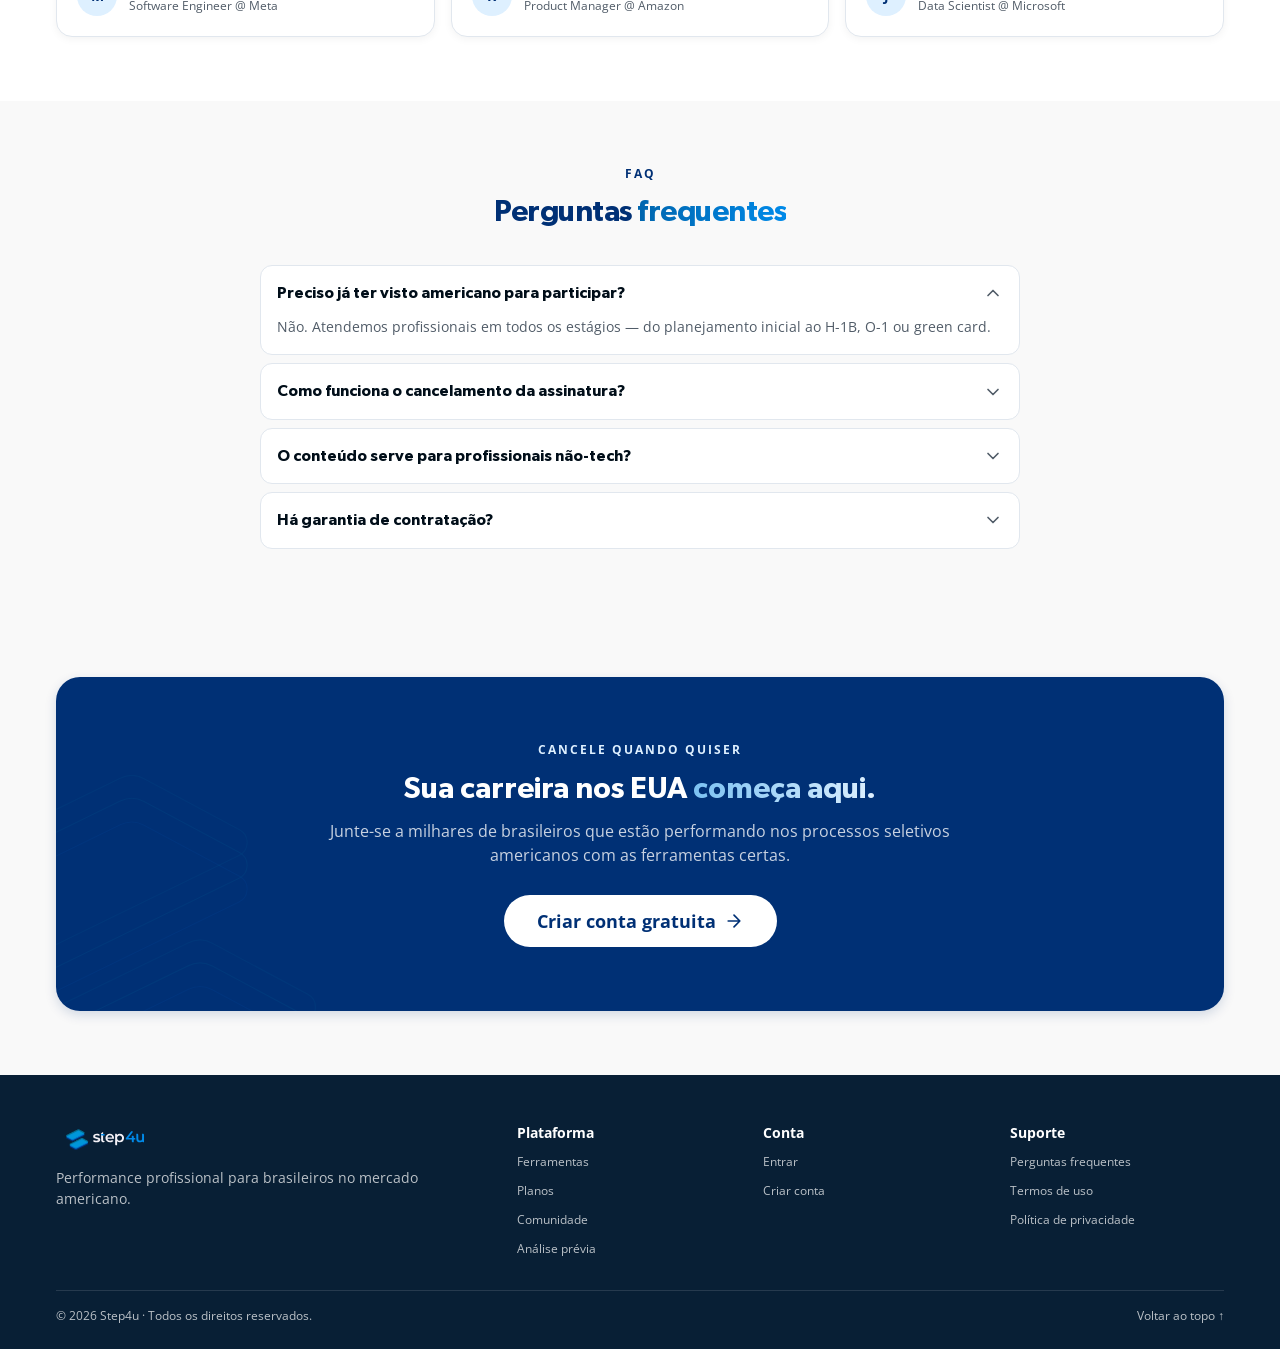
==== commit 43f9b485: "style(landing): títulos em Gibson SemiBold Co-Authored-By: Claude Opus 5.5 <noreply@anthropic.com>" ====
--- a/index.html
+++ b/index.html
@@ -39,15 +39,15 @@
       var h = d.head, file = location.protocol === 'file:';
       function add(attrs) { var l = d.createElement('link'); for (var k in attrs) l.setAttribute(k, attrs[k]); h.appendChild(l); }
       if (file) { add({ rel: 'stylesheet', href: 'assets/css/fonts-inline.css' }); return; }
-      ['gibson-700', 'opensans-400'].forEach(function (f) {
+      ['gibson-600', 'opensans-400'].forEach(function (f) {
         add({ rel: 'preload', href: 'assets/fonts/' + f + '.woff2', as: 'font', type: 'font/woff2', crossorigin: '' });
       });
-      add({ rel: 'stylesheet', href: 'assets/css/fonts.css?v=2' });
+      add({ rel: 'stylesheet', href: 'assets/css/fonts.css?v=3' });
       add({ rel: 'manifest', href: 'site.webmanifest' });
     })(document);
   </script>
-  <noscript><link rel="stylesheet" href="assets/css/fonts.css?v=2"></noscript>
-  <link rel="stylesheet" href="assets/css/styles.css?v=20">
+  <noscript><link rel="stylesheet" href="assets/css/fonts.css?v=3"></noscript>
+  <link rel="stylesheet" href="assets/css/styles.css?v=21">
   <script src="assets/js/main.js?v=4" defer></script>
 
   <!-- Dados estruturados (Google e LLMs) -->
--- a/assets/css/fonts.css
+++ b/assets/css/fonts.css
@@ -1,5 +1,6 @@
-/* Gibson (títulos) e Open Sans (texto), auto-hospedadas e recortadas para latim.
-   Usadas quando a página vem de um servidor. */
-@font-face{font-family:"Gibson";font-style:normal;font-weight:700;font-display:swap;src:url("../fonts/gibson-700.woff2") format("woff2")}
+/* Gibson SemiBold (títulos) e Open Sans (texto), auto-hospedadas e recortadas para latim.
+   Usadas quando a página vem de um servidor. A Gibson responde a 600–800 para
+   todo título usar a SemiBold sem negrito sintético. */
+@font-face{font-family:"Gibson";font-style:normal;font-weight:600 800;font-display:swap;src:url("../fonts/gibson-600.woff2") format("woff2")}
 @font-face{font-family:"Open Sans";font-style:normal;font-weight:400;font-display:swap;src:url("../fonts/opensans-400.woff2") format("woff2")}
 @font-face{font-family:"Open Sans";font-style:normal;font-weight:700;font-display:swap;src:url("../fonts/opensans-700.woff2") format("woff2")}
--- a/assets/css/styles.css
+++ b/assets/css/styles.css
@@ -6,7 +6,7 @@
 /* Fontes: ver assets/css/fonts.css (servidor) e fonts-inline.css (arquivo local). */
 /* Arial com as medidas ajustadas para ocupar o mesmo espaço da Gibson e da
    Open Sans enquanto elas carregam: a troca de fonte não desloca o layout (CLS 0). */
-@font-face { font-family: "Gibson Fallback"; src: local("Arial Bold"), local("Arial-BoldMT"), local("Arial"); font-weight: 700; size-adjust: 100.5%; ascent-override: 79.6%; descent-override: 19.9%; line-gap-override: 19.9%; }
+@font-face { font-family: "Gibson Fallback"; src: local("Arial Bold"), local("Arial-BoldMT"), local("Arial"); font-weight: 600 800; size-adjust: 94.2%; ascent-override: 84.9%; descent-override: 21.2%; line-gap-override: 15.9%; }
 @font-face { font-family: "Open Sans Fallback"; src: local("Arial"), local("ArialMT"); font-weight: 400; size-adjust: 104.7%; ascent-override: 102.1%; descent-override: 28%; line-gap-override: 0%; }
 @font-face { font-family: "Open Sans Fallback"; src: local("Arial Bold"), local("Arial-BoldMT"); font-weight: 700; size-adjust: 103.4%; ascent-override: 103.4%; descent-override: 28.3%; line-gap-override: 0%; }
 
@@ -45,7 +45,7 @@
   -webkit-font-smoothing: antialiased;
 }
 img, svg { display: block; max-width: 100%; }
-h1, h2, h3 { font-family: var(--font-display); font-weight: 700; color: var(--deep); margin: 0; line-height: 1.2; }
+h1, h2, h3 { font-family: var(--font-display); font-weight: 600; color: var(--deep); margin: 0; line-height: 1.2; }
 p { margin: 0; }
 ul, ol { list-style: none; margin: 0; padding: 0; }
 a { color: inherit; }
@@ -139,7 +139,7 @@
 }
 .hero-graphic { position: absolute; right: -120px; bottom: -80px; width: 560px; height: auto; opacity: .55; pointer-events: none; }
 .hero-content { position: relative; display: flex; flex-direction: column; align-items: center; gap: 16px; padding-block: 112px 48px; text-align: center; }
-.hero-title { min-width: 80%; max-width: 680px; font-size: 48px; font-weight: 800; letter-spacing: -1px; }
+.hero-title { min-width: 80%; max-width: 680px; font-size: 48px; font-weight: 600; letter-spacing: -1px; }
 .hero-subtitle { min-width: 80%; max-width: 640px; color: var(--muted); font-size: 18px; line-height: 1.2; }
 .hero-actions { display: flex; flex-wrap: wrap; justify-content: center; gap: 12px; margin-top: 8px; }
 
